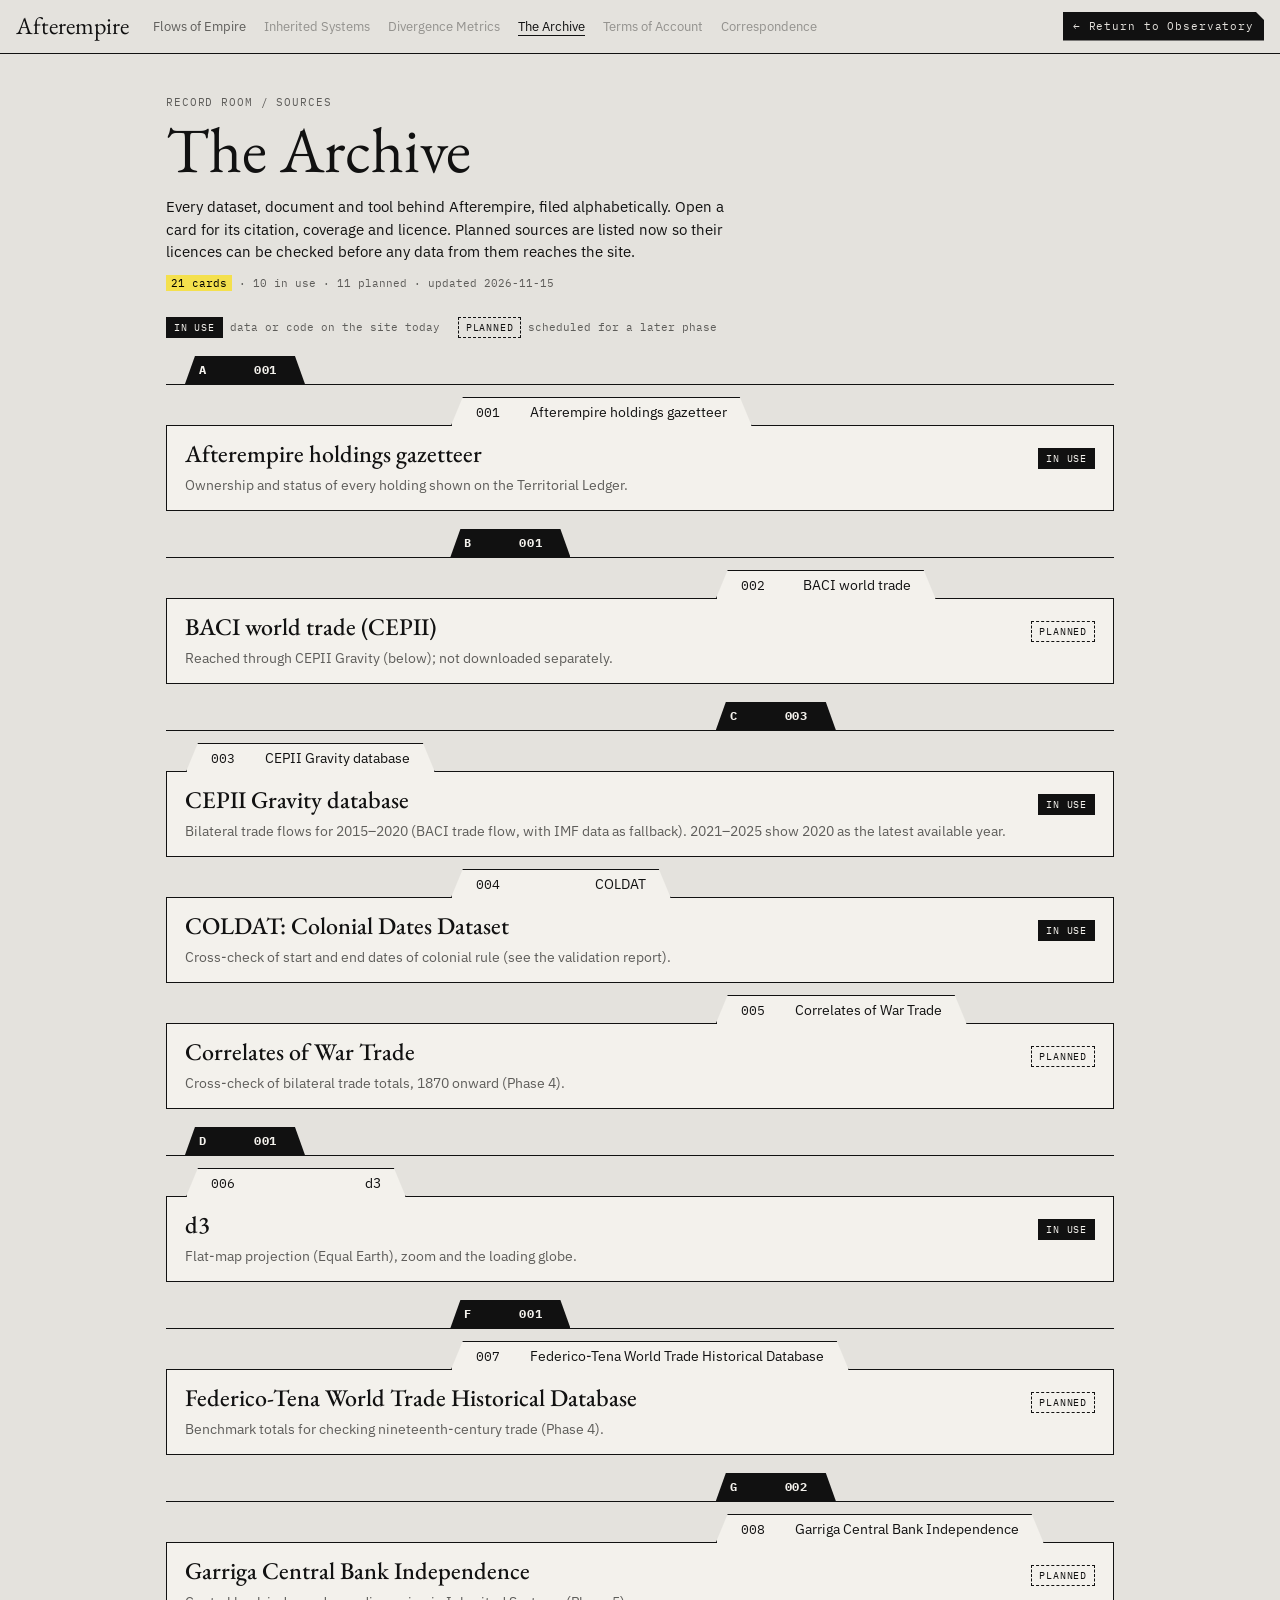
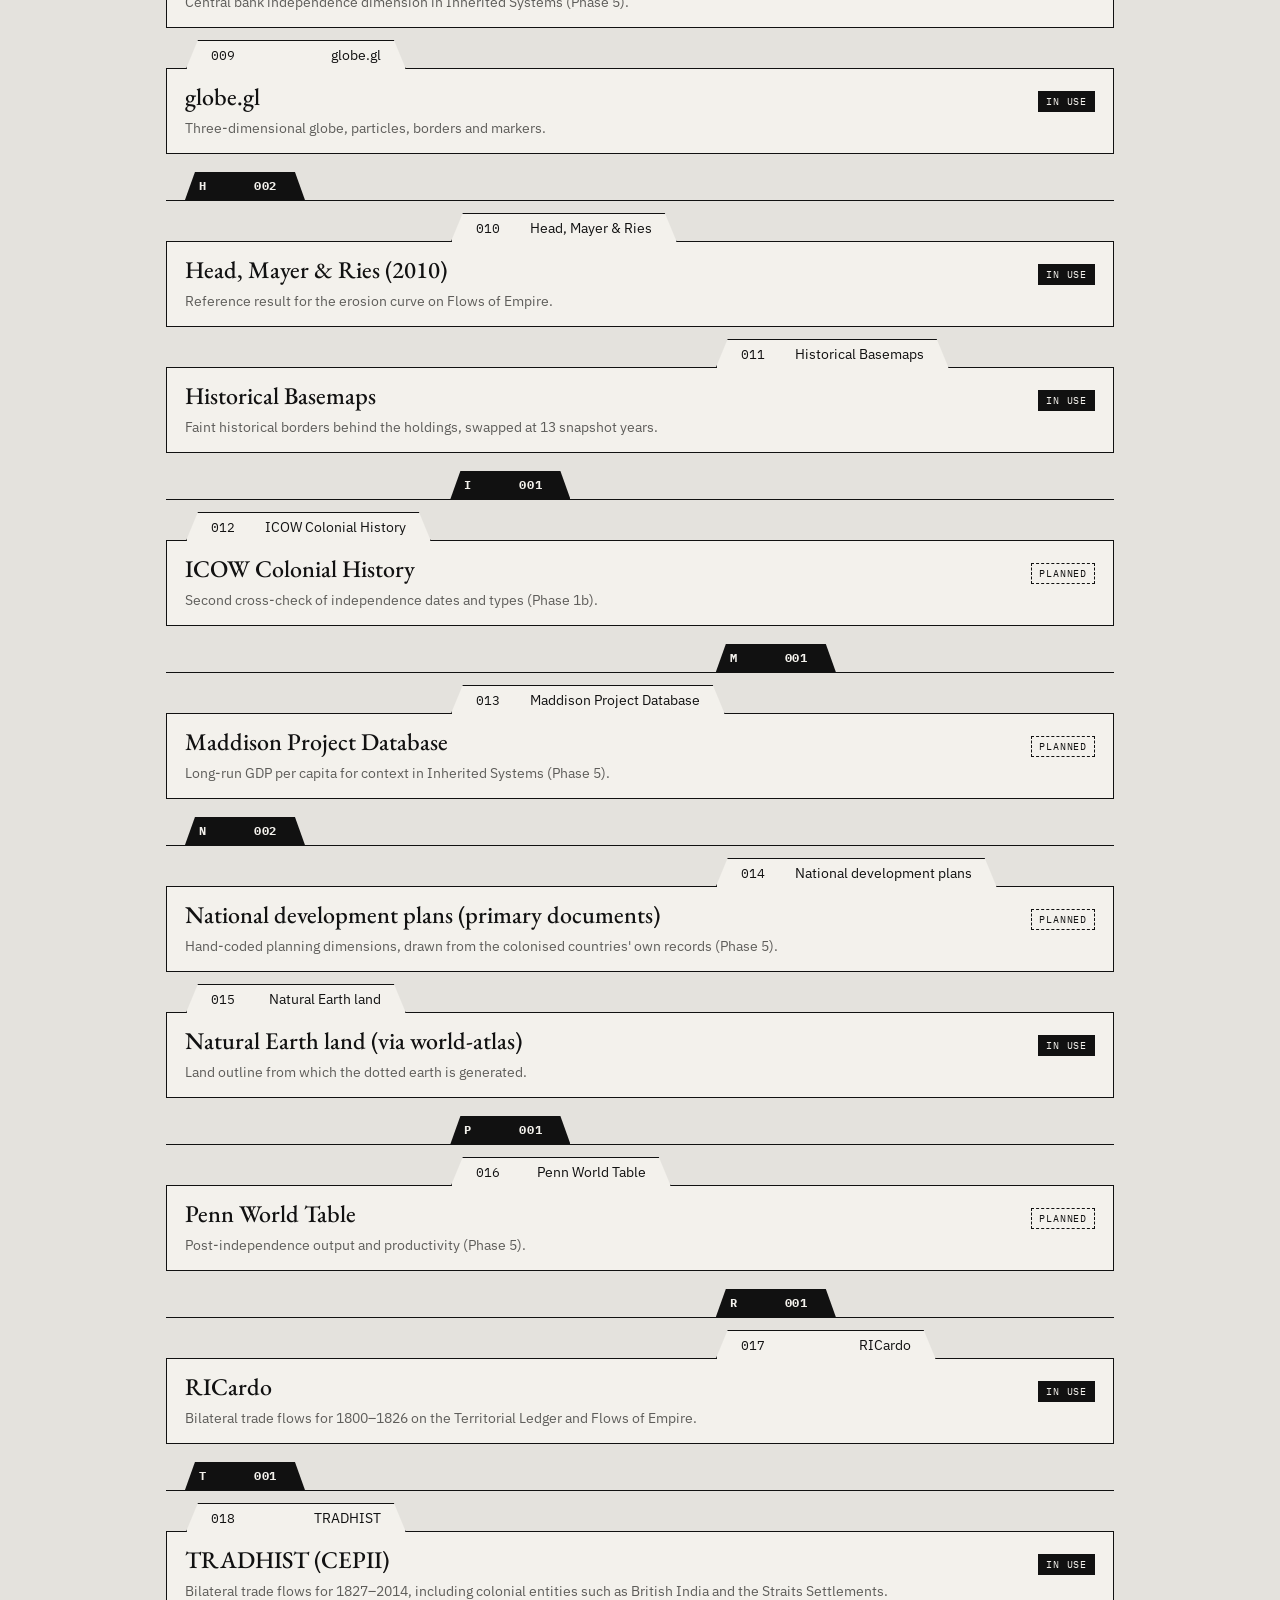
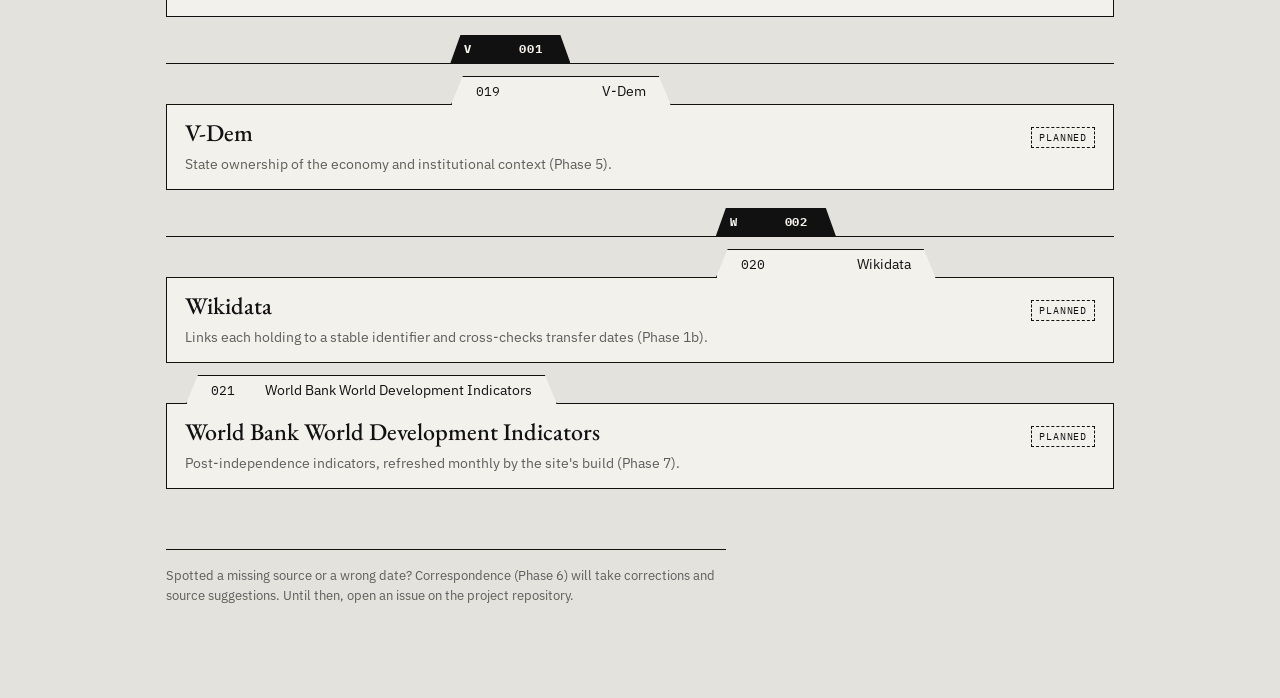
==== site/archive.html @ 49dbcd81 "Phase 4: trade pipeline (RICardo, TRADHIST, CEPII Gravity), globe/flat trade arcs with hover ratios " ====
<!doctype html>
<html lang="en">
<head>
<meta charset="utf-8">
<meta name="viewport" content="width=device-width, initial-scale=1, viewport-fit=cover">
<title>The Archive · Afterempire</title>
<meta name="claude:viewport-fit-sides" content="cover">
<link rel="preconnect" href="https://fonts.googleapis.com">
<link rel="preconnect" href="https://fonts.gstatic.com" crossorigin>
<link rel="stylesheet" href="https://fonts.googleapis.com/css2?family=EB+Garamond:ital,wght@0,400;0,500;1,400&family=IBM+Plex+Mono:wght@400;500&family=IBM+Plex+Sans:wght@400;500;600&display=swap">
<link rel="stylesheet" href="css/recordroom.css">
</head>
<body>
<header class="topbar">
  <a class="wordmark" href="index.html">Afterempire</a>
  <nav aria-label="Record Room">
    <a href="flows.html">Flows of Empire</a>
    <span title="Phase 5">Inherited Systems</span>
    <span title="Phase 5">Divergence Metrics</span>
    <a href="archive.html" aria-current="page">The Archive</a>
    <span title="Phase 6">Terms of Account</span>
    <span title="Phase 6">Correspondence</span>
  </nav>
  <a class="back" href="index.html">← Return to Observatory</a>
</header>
<main class="wrap">
  <div class="crumbs">RECORD ROOM / SOURCES</div>
  <h1>The Archive</h1>
  <p class="lede">Every dataset, document and tool behind Afterempire, filed alphabetically. Open a card for its citation, coverage and licence. Planned sources are listed now so their licences can be checked before any data from them reaches the site.</p>
  <p class="stamp"><mark>21 cards</mark> · 10 in use · 11 planned · updated <span id="updated">2026-11-15</span></p>
  <div class="key"><span><span class="chip use">In use</span> data or code on the site today</span><span><span class="chip plan">Planned</span> scheduled for a later phase</span></div>
  <section class="drawer" aria-label="Source cards">
<div class="divider" style="--x:2%" role="separator"><span><b>A</b><b>001</b></span></div>
<details class="card" style="--x:30%" id="src-01">
  <summary><div class="tab" aria-hidden="true"><span class="no">001</span><span>Afterempire holdings gazetteer</span></div><h2>Afterempire holdings gazetteer</h2><span class="chip use">In use</span><span class="use-line">Ownership and status of every holding shown on the Territorial Ledger.</span></summary>
  <div class="body"><dl>
    <dt>Citation</dt><dd class="cite">Afterempire project (2026). Holdings gazetteer v0.1: data/curated/holdings.csv and periods.csv. 177 holdings, 638 control periods. Trade crosswalk: data/curated/trade_codes.csv.</dd>
    <dt>Coverage</dt><dd>1800–2025 · GBR, FRA, PRT, NLD and powers that took their holdings</dd>
    <dt>Licence</dt><dd>To be decided by the project owner (CC BY 4.0 suggested).</dd>
    <dt>Link</dt><dd><a href="https://github.com/dia-quant/afterempire" target="_blank" rel="noopener">https://github.com/dia-quant/afterempire</a></dd>
  </dl></div>
</details>
<div class="divider" style="--x:30%" role="separator"><span><b>B</b><b>001</b></span></div>
<details class="card" style="--x:58%" id="src-02">
  <summary><div class="tab" aria-hidden="true"><span class="no">002</span><span>BACI world trade</span></div><h2>BACI world trade (CEPII)</h2><span class="chip plan">Planned</span><span class="use-line">Reached through CEPII Gravity (below); not downloaded separately.</span></summary>
  <div class="body"><dl>
    <dt>Citation</dt><dd class="cite">Gaulier, G. and Zignago, S. (2010). BACI: International Trade Database at the Product-Level. CEPII Working Paper 2010-23.</dd>
    <dt>Coverage</dt><dd>1995–present</dd>
    <dt>Licence</dt><dd>To be checked before use.</dd>
    <dt>Link</dt><dd><a href="https://www.cepii.fr/" target="_blank" rel="noopener">https://www.cepii.fr/</a></dd>
  </dl></div>
</details>
<div class="divider" style="--x:58%" role="separator"><span><b>C</b><b>003</b></span></div>
<details class="card" style="--x:2%" id="src-03">
  <summary><div class="tab" aria-hidden="true"><span class="no">003</span><span>CEPII Gravity database</span></div><h2>CEPII Gravity database</h2><span class="chip use">In use</span><span class="use-line">Bilateral trade flows for 2015–2020 (BACI trade flow, with IMF data as fallback). 2021–2025 show 2020 as the latest available year.</span></summary>
  <div class="body"><dl>
    <dt>Citation</dt><dd class="cite">Conte, M., Cotterlaz, P. and Mayer, T. (2022). The CEPII Gravity Database. CEPII Working Paper 2022-05. Version V202211.</dd>
    <dt>Coverage</dt><dd>1948–2020 (used for 2015–2020)</dd>
    <dt>Licence</dt><dd>Etalab Open Licence 2.0 (attribution).</dd>
    <dt>Link</dt><dd><a href="https://www.cepii.fr/CEPII/en/bdd_modele/bdd_modele_item.asp?id=8" target="_blank" rel="noopener">https://www.cepii.fr/CEPII/en/bdd_modele/bdd_modele_item.asp?id=8</a></dd>
  </dl></div>
</details>
<details class="card" style="--x:30%" id="src-04">
  <summary><div class="tab" aria-hidden="true"><span class="no">004</span><span>COLDAT</span></div><h2>COLDAT: Colonial Dates Dataset</h2><span class="chip use">In use</span><span class="use-line">Cross-check of start and end dates of colonial rule (see the validation report).</span></summary>
  <div class="body"><dl>
    <dt>Citation</dt><dd class="cite">Becker, B. (2019). Introducing COLDAT: The Colonial Dates Dataset. Harvard Dataverse. doi:10.7910/DVN/T9SDEW.</dd>
    <dt>Coverage</dt><dd>Eight European empires, country level</dd>
    <dt>Licence</dt><dd>CC0 1.0 (public domain dedication).</dd>
    <dt>Link</dt><dd><a href="https://doi.org/10.7910/DVN/T9SDEW" target="_blank" rel="noopener">https://doi.org/10.7910/DVN/T9SDEW</a></dd>
  </dl></div>
</details>
<details class="card" style="--x:58%" id="src-05">
  <summary><div class="tab" aria-hidden="true"><span class="no">005</span><span>Correlates of War Trade</span></div><h2>Correlates of War Trade</h2><span class="chip plan">Planned</span><span class="use-line">Cross-check of bilateral trade totals, 1870 onward (Phase 4).</span></summary>
  <div class="body"><dl>
    <dt>Citation</dt><dd class="cite">Barbieri, K. and Keshk, O. Correlates of War Project Trade Data Set, version 4.</dd>
    <dt>Coverage</dt><dd>1870–2014</dd>
    <dt>Licence</dt><dd>To be checked before use.</dd>
    <dt>Link</dt><dd><a href="https://correlatesofwar.org/" target="_blank" rel="noopener">https://correlatesofwar.org/</a></dd>
  </dl></div>
</details>
<div class="divider" style="--x:2%" role="separator"><span><b>D</b><b>001</b></span></div>
<details class="card" style="--x:2%" id="src-06">
  <summary><div class="tab" aria-hidden="true"><span class="no">006</span><span>d3</span></div><h2>d3</h2><span class="chip use">In use</span><span class="use-line">Flat-map projection (Equal Earth), zoom and the loading globe.</span></summary>
  <div class="body"><dl>
    <dt>Citation</dt><dd class="cite">Bostock, M. et al. D3: Data-Driven Documents, version 7.9.0.</dd>
    <dt>Coverage</dt><dd>Software</dd>
    <dt>Licence</dt><dd>ISC.</dd>
    <dt>Link</dt><dd><a href="https://d3js.org/" target="_blank" rel="noopener">https://d3js.org/</a></dd>
  </dl></div>
</details>
<div class="divider" style="--x:30%" role="separator"><span><b>F</b><b>001</b></span></div>
<details class="card" style="--x:30%" id="src-07">
  <summary><div class="tab" aria-hidden="true"><span class="no">007</span><span>Federico-Tena World Trade Historical Database</span></div><h2>Federico-Tena World Trade Historical Database</h2><span class="chip plan">Planned</span><span class="use-line">Benchmark totals for checking nineteenth-century trade (Phase 4).</span></summary>
  <div class="body"><dl>
    <dt>Citation</dt><dd class="cite">Federico, G. and Tena-Junguito, A. (2016). World Trade Historical Database.</dd>
    <dt>Coverage</dt><dd>1800–1938</dd>
    <dt>Licence</dt><dd>To be checked before use.</dd>
    <dt>Link</dt><dd>To be added once the source is retrieved.</dd>
  </dl></div>
</details>
<div class="divider" style="--x:58%" role="separator"><span><b>G</b><b>002</b></span></div>
<details class="card" style="--x:58%" id="src-08">
  <summary><div class="tab" aria-hidden="true"><span class="no">008</span><span>Garriga Central Bank Independence</span></div><h2>Garriga Central Bank Independence</h2><span class="chip plan">Planned</span><span class="use-line">Central bank independence dimension in Inherited Systems (Phase 5).</span></summary>
  <div class="body"><dl>
    <dt>Citation</dt><dd class="cite">Garriga, A. C. (2016). Central Bank Independence in the World: A New Data Set. International Interactions 42(5).</dd>
    <dt>Coverage</dt><dd>1970–2023</dd>
    <dt>Licence</dt><dd>To be checked before use.</dd>
    <dt>Link</dt><dd>To be added once the source is retrieved.</dd>
  </dl></div>
</details>
<details class="card" style="--x:2%" id="src-09">
  <summary><div class="tab" aria-hidden="true"><span class="no">009</span><span>globe.gl</span></div><h2>globe.gl</h2><span class="chip use">In use</span><span class="use-line">Three-dimensional globe, particles, borders and markers.</span></summary>
  <div class="body"><dl>
    <dt>Citation</dt><dd class="cite">Asturiano, V. globe.gl, version 2.45.3.</dd>
    <dt>Coverage</dt><dd>Software</dd>
    <dt>Licence</dt><dd>MIT.</dd>
    <dt>Link</dt><dd><a href="https://globe.gl/" target="_blank" rel="noopener">https://globe.gl/</a></dd>
  </dl></div>
</details>
<div class="divider" style="--x:2%" role="separator"><span><b>H</b><b>002</b></span></div>
<details class="card" style="--x:30%" id="src-10">
  <summary><div class="tab" aria-hidden="true"><span class="no">010</span><span>Head, Mayer &amp; Ries</span></div><h2>Head, Mayer &amp; Ries (2010)</h2><span class="chip use">In use</span><span class="use-line">Reference result for the erosion curve on Flows of Empire.</span></summary>
  <div class="body"><dl>
    <dt>Citation</dt><dd class="cite">Head, K., Mayer, T. and Ries, J. (2010). The erosion of colonial trade linkages after independence. Journal of International Economics 81(1), 1–14.</dd>
    <dt>Coverage</dt><dd>Literature</dd>
    <dt>Licence</dt><dd>Published article; cited, not redistributed.</dd>
    <dt>Link</dt><dd><a href="https://doi.org/10.1016/j.jinteco.2010.01.002" target="_blank" rel="noopener">https://doi.org/10.1016/j.jinteco.2010.01.002</a></dd>
  </dl></div>
</details>
<details class="card" style="--x:58%" id="src-11">
  <summary><div class="tab" aria-hidden="true"><span class="no">011</span><span>Historical Basemaps</span></div><h2>Historical Basemaps</h2><span class="chip use">In use</span><span class="use-line">Faint historical borders behind the holdings, swapped at 13 snapshot years.</span></summary>
  <div class="body"><dl>
    <dt>Citation</dt><dd class="cite">Ourednik, A. historical-basemaps: world borders through history. GitHub repository.</dd>
    <dt>Coverage</dt><dd>Snapshots 1800, 1815, 1880 … 2010</dd>
    <dt>Licence</dt><dd>GPL-3.0. Our simplified border files (site/data/borders) are derived works under the same licence.</dd>
    <dt>Link</dt><dd><a href="https://github.com/aourednik/historical-basemaps" target="_blank" rel="noopener">https://github.com/aourednik/historical-basemaps</a></dd>
  </dl></div>
</details>
<div class="divider" style="--x:30%" role="separator"><span><b>I</b><b>001</b></span></div>
<details class="card" style="--x:2%" id="src-12">
  <summary><div class="tab" aria-hidden="true"><span class="no">012</span><span>ICOW Colonial History</span></div><h2>ICOW Colonial History</h2><span class="chip plan">Planned</span><span class="use-line">Second cross-check of independence dates and types (Phase 1b).</span></summary>
  <div class="body"><dl>
    <dt>Citation</dt><dd class="cite">Hensel, P. R. ICOW Colonial History Data Set, version 1.1.</dd>
    <dt>Coverage</dt><dd>Country level</dd>
    <dt>Licence</dt><dd>To be checked before use.</dd>
    <dt>Link</dt><dd><a href="https://www.paulhensel.org/icowcol.html" target="_blank" rel="noopener">https://www.paulhensel.org/icowcol.html</a></dd>
  </dl></div>
</details>
<div class="divider" style="--x:58%" role="separator"><span><b>M</b><b>001</b></span></div>
<details class="card" style="--x:30%" id="src-13">
  <summary><div class="tab" aria-hidden="true"><span class="no">013</span><span>Maddison Project Database</span></div><h2>Maddison Project Database</h2><span class="chip plan">Planned</span><span class="use-line">Long-run GDP per capita for context in Inherited Systems (Phase 5).</span></summary>
  <div class="body"><dl>
    <dt>Citation</dt><dd class="cite">Bolt, J. and van Zanden, J. L. (2024). Maddison style estimates of the evolution of the world economy. Maddison Project Database 2023.</dd>
    <dt>Coverage</dt><dd>Pre-1800 to 2022</dd>
    <dt>Licence</dt><dd>To be checked before use.</dd>
    <dt>Link</dt><dd><a href="https://www.rug.nl/ggdc/historicaldevelopment/maddison/" target="_blank" rel="noopener">https://www.rug.nl/ggdc/historicaldevelopment/maddison/</a></dd>
  </dl></div>
</details>
<div class="divider" style="--x:2%" role="separator"><span><b>N</b><b>002</b></span></div>
<details class="card" style="--x:58%" id="src-14">
  <summary><div class="tab" aria-hidden="true"><span class="no">014</span><span>National development plans</span></div><h2>National development plans (primary documents)</h2><span class="chip plan">Planned</span><span class="use-line">Hand-coded planning dimensions, drawn from the colonised countries&#x27; own records (Phase 5).</span></summary>
  <div class="body"><dl>
    <dt>Citation</dt><dd class="cite">e.g. Government of India Planning Commission, First to Twelfth Five-Year Plans; Government of Ghana, Seven-Year Development Plan 1963/64–1969/70; Republic of Indonesia, Repelita I–VI.</dd>
    <dt>Coverage</dt><dd>Post-independence</dd>
    <dt>Licence</dt><dd>Public documents; cited individually.</dd>
    <dt>Link</dt><dd><a href="https://www.niti.gov.in/" target="_blank" rel="noopener">https://www.niti.gov.in/</a></dd>
  </dl></div>
</details>
<details class="card" style="--x:2%" id="src-15">
  <summary><div class="tab" aria-hidden="true"><span class="no">015</span><span>Natural Earth land</span></div><h2>Natural Earth land (via world-atlas)</h2><span class="chip use">In use</span><span class="use-line">Land outline from which the dotted earth is generated.</span></summary>
  <div class="body"><dl>
    <dt>Citation</dt><dd class="cite">Natural Earth 1:110m land, packaged as world-atlas 2.0.2 (Bostock, M.).</dd>
    <dt>Coverage</dt><dd>Global</dd>
    <dt>Licence</dt><dd>Natural Earth: public domain. world-atlas: ISC.</dd>
    <dt>Link</dt><dd><a href="https://www.naturalearthdata.com/" target="_blank" rel="noopener">https://www.naturalearthdata.com/</a></dd>
  </dl></div>
</details>
<div class="divider" style="--x:30%" role="separator"><span><b>P</b><b>001</b></span></div>
<details class="card" style="--x:30%" id="src-16">
  <summary><div class="tab" aria-hidden="true"><span class="no">016</span><span>Penn World Table</span></div><h2>Penn World Table</h2><span class="chip plan">Planned</span><span class="use-line">Post-independence output and productivity (Phase 5).</span></summary>
  <div class="body"><dl>
    <dt>Citation</dt><dd class="cite">Feenstra, R. C., Inklaar, R. and Timmer, M. P. (2015). The Next Generation of the Penn World Table. American Economic Review 105(10).</dd>
    <dt>Coverage</dt><dd>1950–2019</dd>
    <dt>Licence</dt><dd>To be checked before use.</dd>
    <dt>Link</dt><dd><a href="https://www.rug.nl/ggdc/productivity/pwt/" target="_blank" rel="noopener">https://www.rug.nl/ggdc/productivity/pwt/</a></dd>
  </dl></div>
</details>
<div class="divider" style="--x:58%" role="separator"><span><b>R</b><b>001</b></span></div>
<details class="card" style="--x:58%" id="src-17">
  <summary><div class="tab" aria-hidden="true"><span class="no">017</span><span>RICardo</span></div><h2>RICardo</h2><span class="chip use">In use</span><span class="use-line">Bilateral trade flows for 1800–1826 on the Territorial Ledger and Flows of Empire.</span></summary>
  <div class="body"><dl>
    <dt>Citation</dt><dd class="cite">Dedinger, B. and Girard, P. (2017). Exploring trade globalization in the long run: the RICardo project. Historical Methods 50(1).</dd>
    <dt>Coverage</dt><dd>1787–1938</dd>
    <dt>Licence</dt><dd>Open Database License (ODbL 1.0); contents under the Database Contents License. Our derived 1800–1826 flows in site/data/trade.json are shared under ODbL.</dd>
    <dt>Link</dt><dd><a href="https://ricardo.medialab.sciences-po.fr/" target="_blank" rel="noopener">https://ricardo.medialab.sciences-po.fr/</a></dd>
  </dl></div>
</details>
<div class="divider" style="--x:2%" role="separator"><span><b>T</b><b>001</b></span></div>
<details class="card" style="--x:2%" id="src-18">
  <summary><div class="tab" aria-hidden="true"><span class="no">018</span><span>TRADHIST</span></div><h2>TRADHIST (CEPII)</h2><span class="chip use">In use</span><span class="use-line">Bilateral trade flows for 1827–2014, including colonial entities such as British India and the Straits Settlements.</span></summary>
  <div class="body"><dl>
    <dt>Citation</dt><dd class="cite">Fouquin, M. and Hugot, J. (2016). Two Centuries of Bilateral Trade and Gravity Data: 1827–2014. CEPII Working Paper 2016-14.</dd>
    <dt>Coverage</dt><dd>1827–2014</dd>
    <dt>Licence</dt><dd>Etalab Open Licence 2.0 (attribution).</dd>
    <dt>Link</dt><dd><a href="https://www.cepii.fr/" target="_blank" rel="noopener">https://www.cepii.fr/</a></dd>
  </dl></div>
</details>
<div class="divider" style="--x:30%" role="separator"><span><b>V</b><b>001</b></span></div>
<details class="card" style="--x:30%" id="src-19">
  <summary><div class="tab" aria-hidden="true"><span class="no">019</span><span>V-Dem</span></div><h2>V-Dem</h2><span class="chip plan">Planned</span><span class="use-line">State ownership of the economy and institutional context (Phase 5).</span></summary>
  <div class="body"><dl>
    <dt>Citation</dt><dd class="cite">Coppedge, M. et al. V-Dem Dataset. Varieties of Democracy Project.</dd>
    <dt>Coverage</dt><dd>1789–present</dd>
    <dt>Licence</dt><dd>To be checked before use.</dd>
    <dt>Link</dt><dd><a href="https://v-dem.net/" target="_blank" rel="noopener">https://v-dem.net/</a></dd>
  </dl></div>
</details>
<div class="divider" style="--x:58%" role="separator"><span><b>W</b><b>002</b></span></div>
<details class="card" style="--x:58%" id="src-20">
  <summary><div class="tab" aria-hidden="true"><span class="no">020</span><span>Wikidata</span></div><h2>Wikidata</h2><span class="chip plan">Planned</span><span class="use-line">Links each holding to a stable identifier and cross-checks transfer dates (Phase 1b).</span></summary>
  <div class="body"><dl>
    <dt>Citation</dt><dd class="cite">Wikidata contributors. Wikidata, the free knowledge base.</dd>
    <dt>Coverage</dt><dd>Global</dd>
    <dt>Licence</dt><dd>CC0 1.0.</dd>
    <dt>Link</dt><dd><a href="https://www.wikidata.org/" target="_blank" rel="noopener">https://www.wikidata.org/</a></dd>
  </dl></div>
</details>
<details class="card" style="--x:2%" id="src-21">
  <summary><div class="tab" aria-hidden="true"><span class="no">021</span><span>World Bank World Development Indicators</span></div><h2>World Bank World Development Indicators</h2><span class="chip plan">Planned</span><span class="use-line">Post-independence indicators, refreshed monthly by the site&#x27;s build (Phase 7).</span></summary>
  <div class="body"><dl>
    <dt>Citation</dt><dd class="cite">World Bank. World Development Indicators (API v2).</dd>
    <dt>Coverage</dt><dd>1960–present</dd>
    <dt>Licence</dt><dd>CC BY 4.0.</dd>
    <dt>Link</dt><dd><a href="https://data.worldbank.org/" target="_blank" rel="noopener">https://data.worldbank.org/</a></dd>
  </dl></div>
</details>
  </section>
  <p class="foot">Spotted a missing source or a wrong date? Correspondence (Phase 6) will take corrections and source suggestions. Until then, open an issue on the project repository.</p>
</main>
</body>
</html>
---- site/css/recordroom.css ----
/* Afterempire · Record Room (paper archive world)
   Layout: top bar · page title · filing drawer of index cards with A–Z dividers.
   Deliberately single-theme (paper); colours are set explicitly. */
:root {
  color-scheme: light;
  --paper: #e4e2dd;
  --card: #f3f1ec;
  --card-hi: #fbfaf7;
  --ink: #111111;
  --ink-dim: #5e5d5a;
  --rule: #b9b6ae;
  --marker: #f4e04d;
  --gbr: #cc6a55;   /* terracotta */ --fra: #5d8bd4;   /* slate blue */ --prt: #47a37e;   /* jade sage */ --nld: #bb8b32;   /* ochre */ --oth: #ab7ac9;   /* lavender */
  --f-display: "EB Garamond", "Cormorant Garamond", Georgia, "Times New Roman", serif;
  --f-mono: "IBM Plex Mono", ui-monospace, "SFMono-Regular", Menlo, Consolas, monospace;
  --f-sans: "IBM Plex Sans", system-ui, -apple-system, "Segoe UI", Roboto, sans-serif;
}
* { box-sizing: border-box; }
body {
  margin: 0; background: var(--paper); color: var(--ink);
  font-family: var(--f-sans); font-size: 15px; line-height: 1.5;
}
a { color: inherit; }
:focus-visible { outline: 2px solid var(--ink); outline-offset: 2px; }

.topbar {
  position: sticky; top: env(safe-area-inset-top, 0px); z-index: 5;
  display: flex; flex-wrap: wrap; align-items: center; gap: 8px 24px;
  padding-block: 12px; padding-left: max(16px, env(safe-area-inset-left, 0px)); padding-right: max(16px, env(safe-area-inset-right, 0px));
  background: var(--paper); border-bottom: 1px solid var(--ink);
}
body::before { content: ""; position: fixed; inset: 0 0 auto; height: env(safe-area-inset-top, 0px); z-index: 10; background: var(--paper); }
.wordmark { font-family: var(--f-display); font-size: 24px; text-decoration: none; line-height: 1; }
.topbar nav { display: flex; flex-wrap: wrap; gap: 4px 18px; font-size: 13px; }
.topbar nav a, .topbar nav span { text-decoration: none; color: var(--ink-dim); }
.topbar nav a[aria-current] { color: var(--ink); text-decoration: underline; text-underline-offset: 4px; }
.topbar nav span { opacity: 0.6; }
.back {
  margin-left: auto; font-family: var(--f-mono); font-size: 11px; letter-spacing: 0.08em; text-decoration: none;
  background: var(--ink); color: var(--paper); padding: 6px 10px;
  clip-path: polygon(0 0, calc(100% - 8px) 0, 100% 8px, 100% 100%, 0 100%);
}

.wrap {
  max-width: 980px; margin: 0 auto;
  padding-block: 40px 80px; padding-left: max(16px, env(safe-area-inset-left, 0px)); padding-right: max(16px, env(safe-area-inset-right, 0px));
}
.crumbs { font-family: var(--f-mono); font-size: 11px; letter-spacing: 0.08em; color: var(--ink-dim); }
h1 { font-family: var(--f-display); font-weight: 400; font-size: clamp(40px, 7vw, 64px); line-height: 1; margin: 8px 0 14px; text-wrap: balance; }
.lede { max-width: 62ch; color: var(--ink); margin: 0 0 8px; }
.stamp { font-family: var(--f-mono); font-size: 11px; color: var(--ink-dim); }
.stamp mark { background: var(--marker); padding: 1px 5px; }

.key { display: flex; flex-wrap: wrap; gap: 8px 18px; margin: 26px 0 30px; font-family: var(--f-mono); font-size: 11px; color: var(--ink-dim); }
.chip { display: inline-block; font-family: var(--f-mono); font-size: 10px; letter-spacing: 0.08em; text-transform: uppercase; padding: 2px 7px; border: 1px solid var(--ink); }
.chip.use { background: var(--ink); color: var(--card); }
.chip.plan { background: transparent; color: var(--ink); border-style: dashed; }

/* ---------- drawer ---------- */
.drawer { position: relative; padding: 0 0 0; }
.divider {
  position: relative; margin-top: 46px; height: 0; border-top: 1px solid var(--ink);
}
.divider span {
  position: absolute; top: -1px; left: var(--x, 0%);
  background: var(--ink); color: var(--card); font-family: var(--f-mono); font-size: 12px; letter-spacing: 0.06em;
  padding: 5px 28px 5px 14px; min-width: 120px; display: flex; justify-content: space-between; gap: 22px;
  clip-path: polygon(10px 0, calc(100% - 10px) 0, 100% 100%, 0 100%);
  transform: translateY(-100%);
}
.card {
  position: relative; margin-top: 40px;
  border: 1px solid var(--ink); background: var(--card);
  transition: transform .18s ease, background .18s ease;
}
.card:hover { transform: translateY(-3px); background: var(--card-hi); }
.card .tab {
  position: absolute; top: 0; left: var(--x, 0%); transform: translateY(-100%);
  display: flex; gap: 30px; align-items: center; justify-content: space-between;
  min-width: 220px; padding: 4px 24px 3px;
  background: var(--card); border: 1px solid var(--ink); border-bottom: 0;
  clip-path: polygon(12px 0, calc(100% - 12px) 0, 100% 100%, 0 100%);
  font-size: 14px;
}
.card:hover .tab { background: var(--card-hi); }
.card .tab .no { font-family: var(--f-mono); font-size: 13px; font-variant-numeric: tabular-nums; }
.card summary {
  list-style: none; cursor: pointer; padding: 14px 18px; display: grid; grid-template-columns: 1fr auto; gap: 6px 16px; align-items: baseline;
}
.card summary::-webkit-details-marker { display: none; }
.card h2 { margin: 0; font-family: var(--f-display); font-weight: 500; font-size: 24px; line-height: 1.15; }
.card .use-line { grid-column: 1 / -1; color: var(--ink-dim); font-size: 14px; }
.card .body { padding: 0 18px 18px; border-top: 1px dashed var(--rule); margin: 0 18px; padding-inline: 0; }
.card dl { display: grid; grid-template-columns: 130px 1fr; gap: 6px 16px; margin: 14px 0 0; font-size: 14px; }
.card dt { font-family: var(--f-mono); font-size: 11px; letter-spacing: 0.06em; color: var(--ink-dim); text-transform: uppercase; padding-top: 2px; }
.card dd { margin: 0; min-width: 0; overflow-wrap: anywhere; }
.card .cite { font-family: var(--f-mono); font-size: 12.5px; background: var(--card-hi); border-left: 3px solid var(--ink); padding: 8px 10px; }
.card[open] { background: var(--card-hi); }

.foot { margin-top: 60px; padding-top: 16px; border-top: 1px solid var(--ink); font-size: 13px; color: var(--ink-dim); max-width: 70ch; }

@media (max-width: 640px) {
  .back { margin-left: 0; }
  .card .tab { left: 0 !important; min-width: 0; max-width: 100%; gap: 14px; padding-inline: 18px; }
  .divider span { left: 0 !important; }
  .card dl { grid-template-columns: 1fr; gap: 2px; }
  .card dd { margin-bottom: 8px; }
}
@media (prefers-reduced-motion: reduce) { .card { transition: none; } .card:hover { transform: none; } }
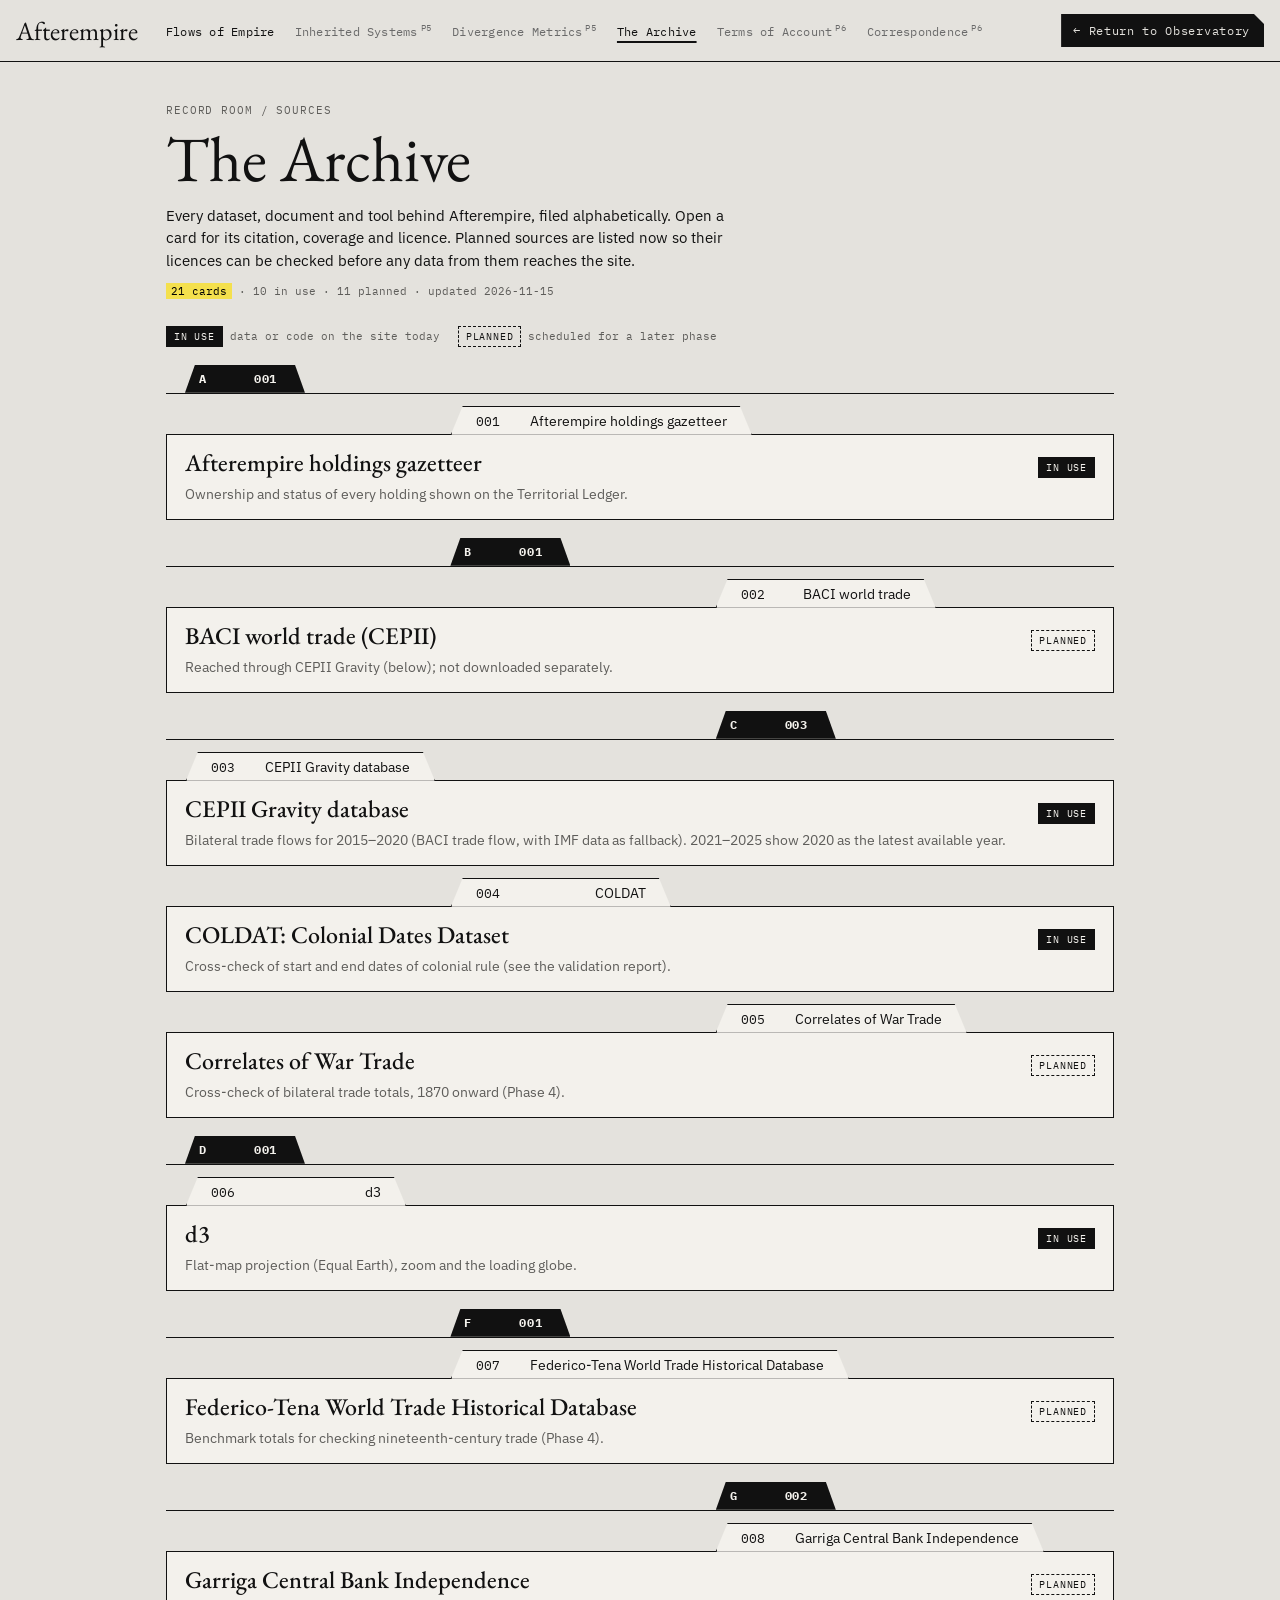
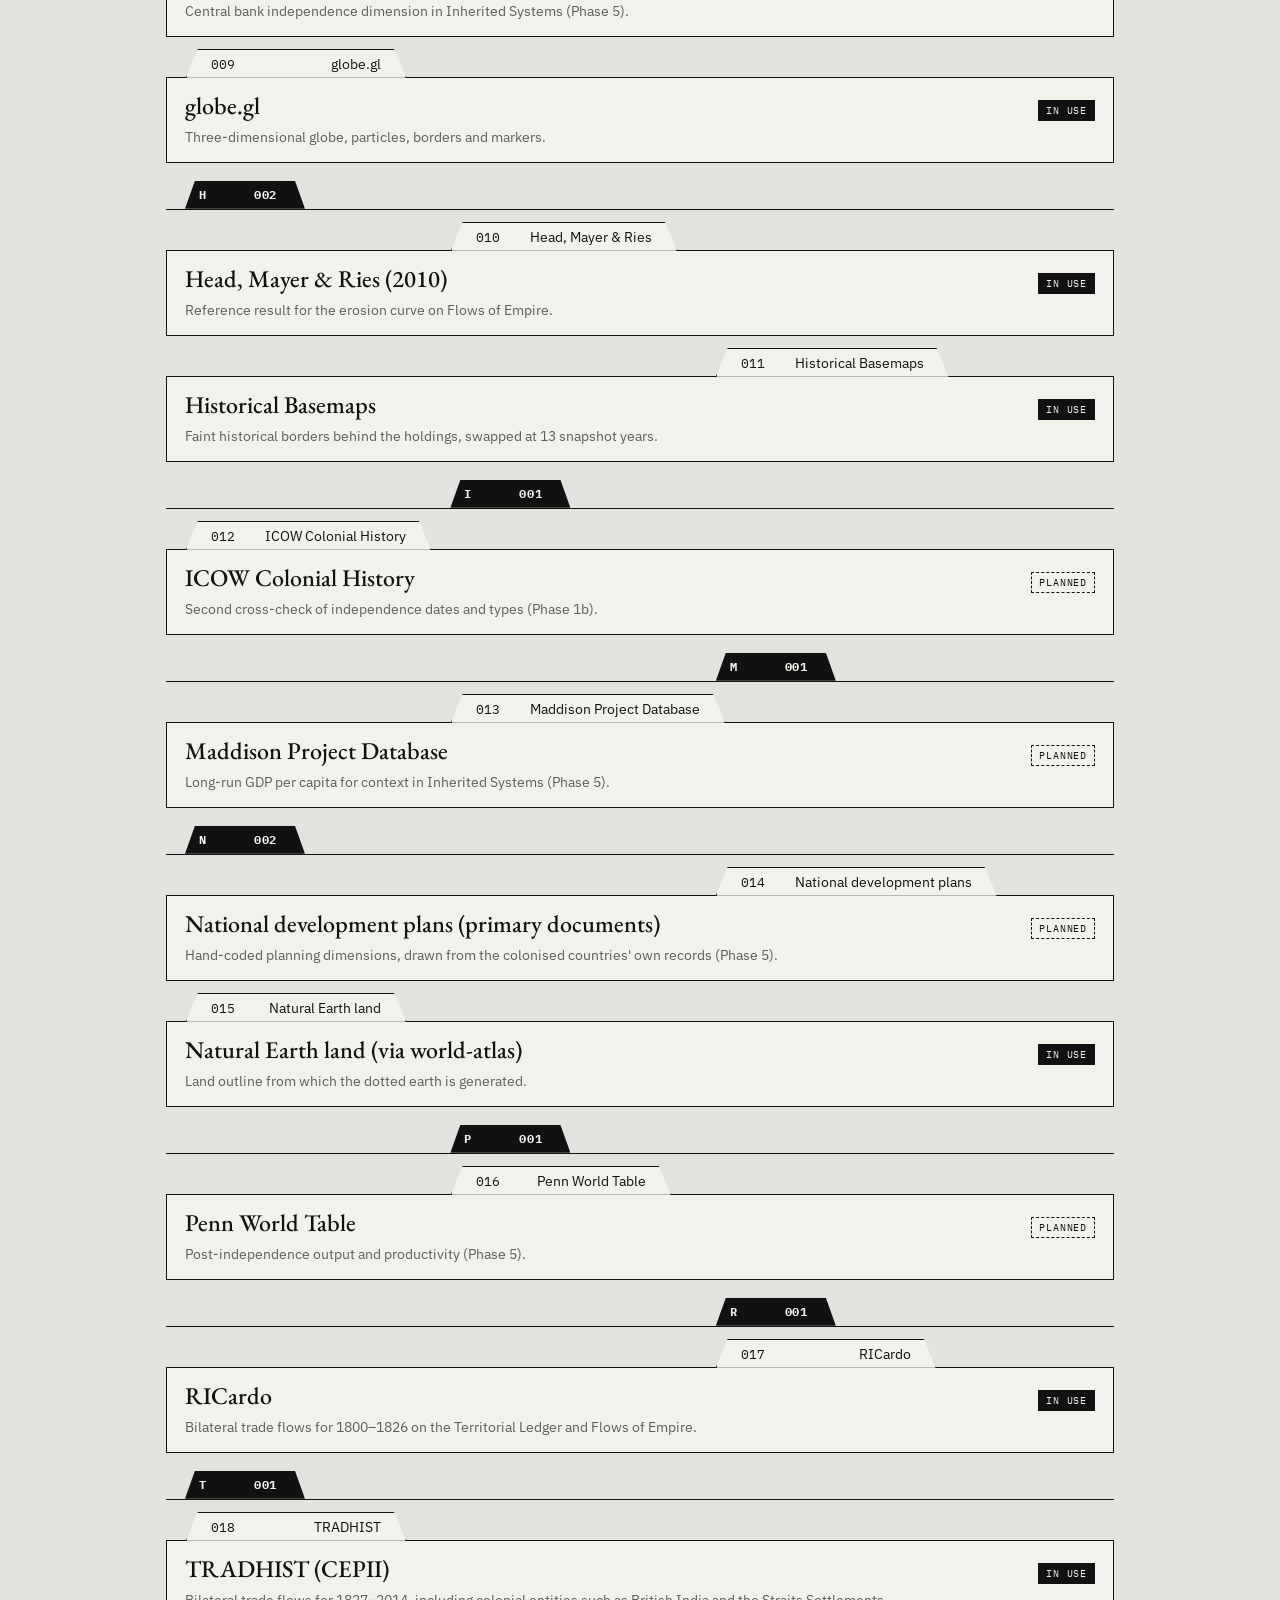
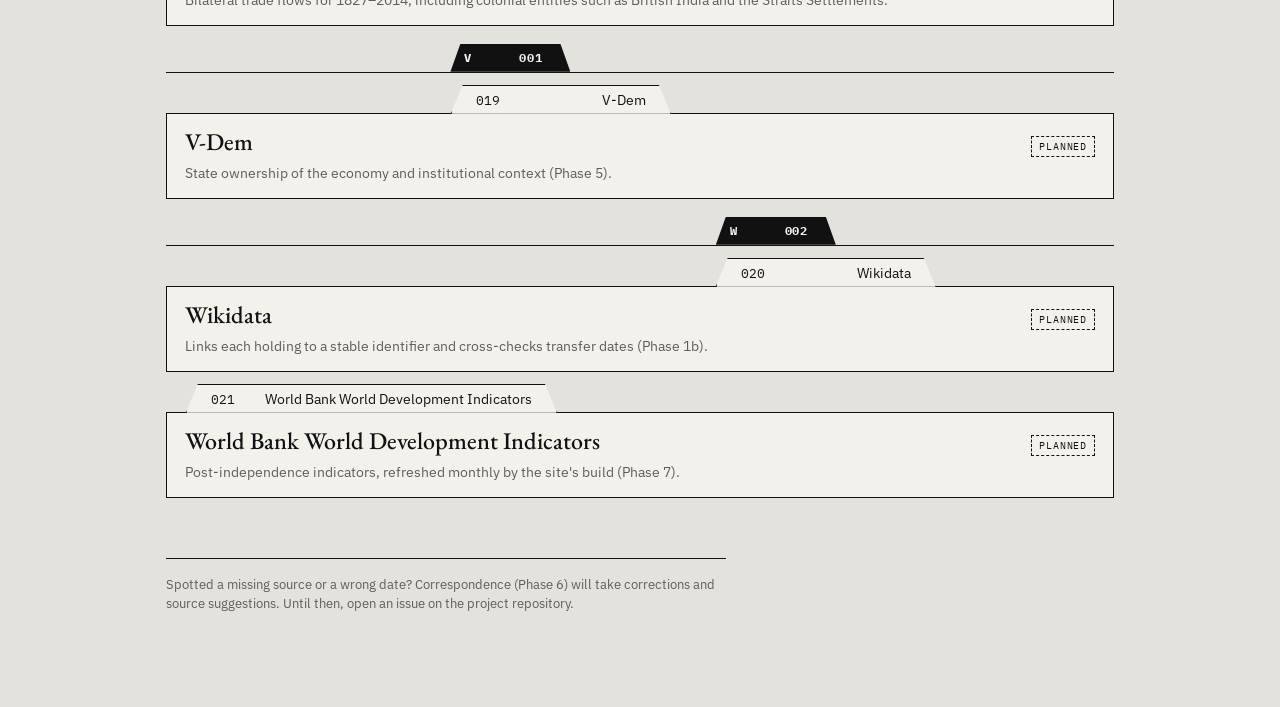
==== commit 97d1177d: "Shared sub-page header (same structure on every page, Return to Observatory button); Flows of Empire" ====
--- a/site/archive.html
+++ b/site/archive.html
@@ -8,21 +8,11 @@
 <link rel="preconnect" href="https://fonts.googleapis.com">
 <link rel="preconnect" href="https://fonts.gstatic.com" crossorigin>
 <link rel="stylesheet" href="https://fonts.googleapis.com/css2?family=EB+Garamond:ital,wght@0,400;0,500;1,400&family=IBM+Plex+Mono:wght@400;500&family=IBM+Plex+Sans:wght@400;500;600&display=swap">
+<link rel="stylesheet" href="css/topbar.css">
 <link rel="stylesheet" href="css/recordroom.css">
 </head>
 <body>
-<header class="topbar">
-  <a class="wordmark" href="index.html">Afterempire</a>
-  <nav aria-label="Record Room">
-    <a href="flows.html">Flows of Empire</a>
-    <span title="Phase 5">Inherited Systems</span>
-    <span title="Phase 5">Divergence Metrics</span>
-    <a href="archive.html" aria-current="page">The Archive</a>
-    <span title="Phase 6">Terms of Account</span>
-    <span title="Phase 6">Correspondence</span>
-  </nav>
-  <a class="back" href="index.html">← Return to Observatory</a>
-</header>
+<header class="topbar" data-page="archive"></header>
 <main class="wrap">
   <div class="crumbs">RECORD ROOM / SOURCES</div>
   <h1>The Archive</h1>
@@ -237,5 +227,6 @@
   </section>
   <p class="foot">Spotted a missing source or a wrong date? Correspondence (Phase 6) will take corrections and source suggestions. Until then, open an issue on the project repository.</p>
 </main>
+<script src="js/nav.js"></script>
 </body>
 </html>
--- a/site/css/topbar.css
+++ b/site/css/topbar.css
@@ -0,0 +1,29 @@
+/* Shared header for every Afterempire sub-page.
+   Structure and type are fixed; each page theme sets only the --tb-* colour tokens. */
+.topbar {
+  --tb-bg: #e4e2dd; --tb-fg: #111111; --tb-dim: #6a6a6a; --tb-rule: #111111; --tb-btn-bg: #111111; --tb-btn-fg: #e4e2dd; --tb-accent: #111111;
+  position: sticky; top: env(safe-area-inset-top, 0px); z-index: 20;
+  display: flex; flex-wrap: wrap; align-items: center; gap: 8px 28px;
+  padding-block: 14px; padding-left: max(16px, env(safe-area-inset-left, 0px)); padding-right: max(16px, env(safe-area-inset-right, 0px));
+  background: var(--tb-bg); border-bottom: 1px solid var(--tb-rule); color: var(--tb-fg);
+}
+.topbar .tb-mark { font-family: "EB Garamond", "Cormorant Garamond", Georgia, serif; font-size: 26px; line-height: 1; color: var(--tb-fg); text-decoration: none; }
+.topbar .tb-nav { display: flex; flex-wrap: wrap; align-items: baseline; gap: 6px 20px; font-family: "IBM Plex Mono", ui-monospace, Menlo, monospace; font-size: 12px; letter-spacing: 0.02em; }
+.topbar .tb-nav a { color: var(--tb-fg); text-decoration: none; }
+.topbar .tb-nav a:hover { text-decoration: underline; text-underline-offset: 4px; }
+.topbar .tb-nav a[aria-current="page"] { color: var(--tb-accent); text-decoration: underline; text-decoration-thickness: 2px; text-underline-offset: 5px; }
+.topbar .tb-nav .soon { color: var(--tb-dim); cursor: default; }
+.topbar .tb-nav .soon sup { font-size: 9px; margin-left: 3px; letter-spacing: 0.08em; }
+.topbar .tb-back {
+  margin-left: auto; display: inline-flex; align-items: center; gap: 8px;
+  font-family: "IBM Plex Mono", ui-monospace, Menlo, monospace; font-size: 11.5px; letter-spacing: 0.06em; text-decoration: none;
+  background: var(--tb-btn-bg); color: var(--tb-btn-fg); padding: 8px 14px 8px 12px;
+  clip-path: polygon(0 0, calc(100% - 10px) 0, 100% 10px, 100% 100%, 0 100%);
+}
+.topbar .tb-back:hover { filter: brightness(1.15); }
+.topbar :focus-visible { outline: 2px solid var(--tb-accent); outline-offset: 2px; }
+@media (max-width: 760px) {
+  .topbar { gap: 8px 16px; }
+  .topbar .tb-back { margin-left: 0; order: 3; }
+  .topbar .tb-nav { order: 4; width: 100%; font-size: 11px; gap: 4px 14px; }
+}
--- a/site/css/recordroom.css
+++ b/site/css/recordroom.css
@@ -23,23 +23,9 @@
 a { color: inherit; }
 :focus-visible { outline: 2px solid var(--ink); outline-offset: 2px; }
 
-.topbar {
-  position: sticky; top: env(safe-area-inset-top, 0px); z-index: 5;
-  display: flex; flex-wrap: wrap; align-items: center; gap: 8px 24px;
-  padding-block: 12px; padding-left: max(16px, env(safe-area-inset-left, 0px)); padding-right: max(16px, env(safe-area-inset-right, 0px));
-  background: var(--paper); border-bottom: 1px solid var(--ink);
-}
-body::before { content: ""; position: fixed; inset: 0 0 auto; height: env(safe-area-inset-top, 0px); z-index: 10; background: var(--paper); }
-.wordmark { font-family: var(--f-display); font-size: 24px; text-decoration: none; line-height: 1; }
-.topbar nav { display: flex; flex-wrap: wrap; gap: 4px 18px; font-size: 13px; }
-.topbar nav a, .topbar nav span { text-decoration: none; color: var(--ink-dim); }
-.topbar nav a[aria-current] { color: var(--ink); text-decoration: underline; text-underline-offset: 4px; }
-.topbar nav span { opacity: 0.6; }
-.back {
-  margin-left: auto; font-family: var(--f-mono); font-size: 11px; letter-spacing: 0.08em; text-decoration: none;
-  background: var(--ink); color: var(--paper); padding: 6px 10px;
-  clip-path: polygon(0 0, calc(100% - 8px) 0, 100% 8px, 100% 100%, 0 100%);
-}
+/* shared header colours for the paper theme */
+.topbar { --tb-bg: var(--paper); --tb-fg: var(--ink); --tb-dim: #6a6a6a; --tb-rule: var(--ink); --tb-btn-bg: var(--ink); --tb-btn-fg: var(--paper); --tb-accent: var(--ink); }
+body::before { content: ""; position: fixed; inset: 0 0 auto; height: env(safe-area-inset-top, 0px); z-index: 30; background: var(--paper); }
 
 .wrap {
   max-width: 980px; margin: 0 auto;
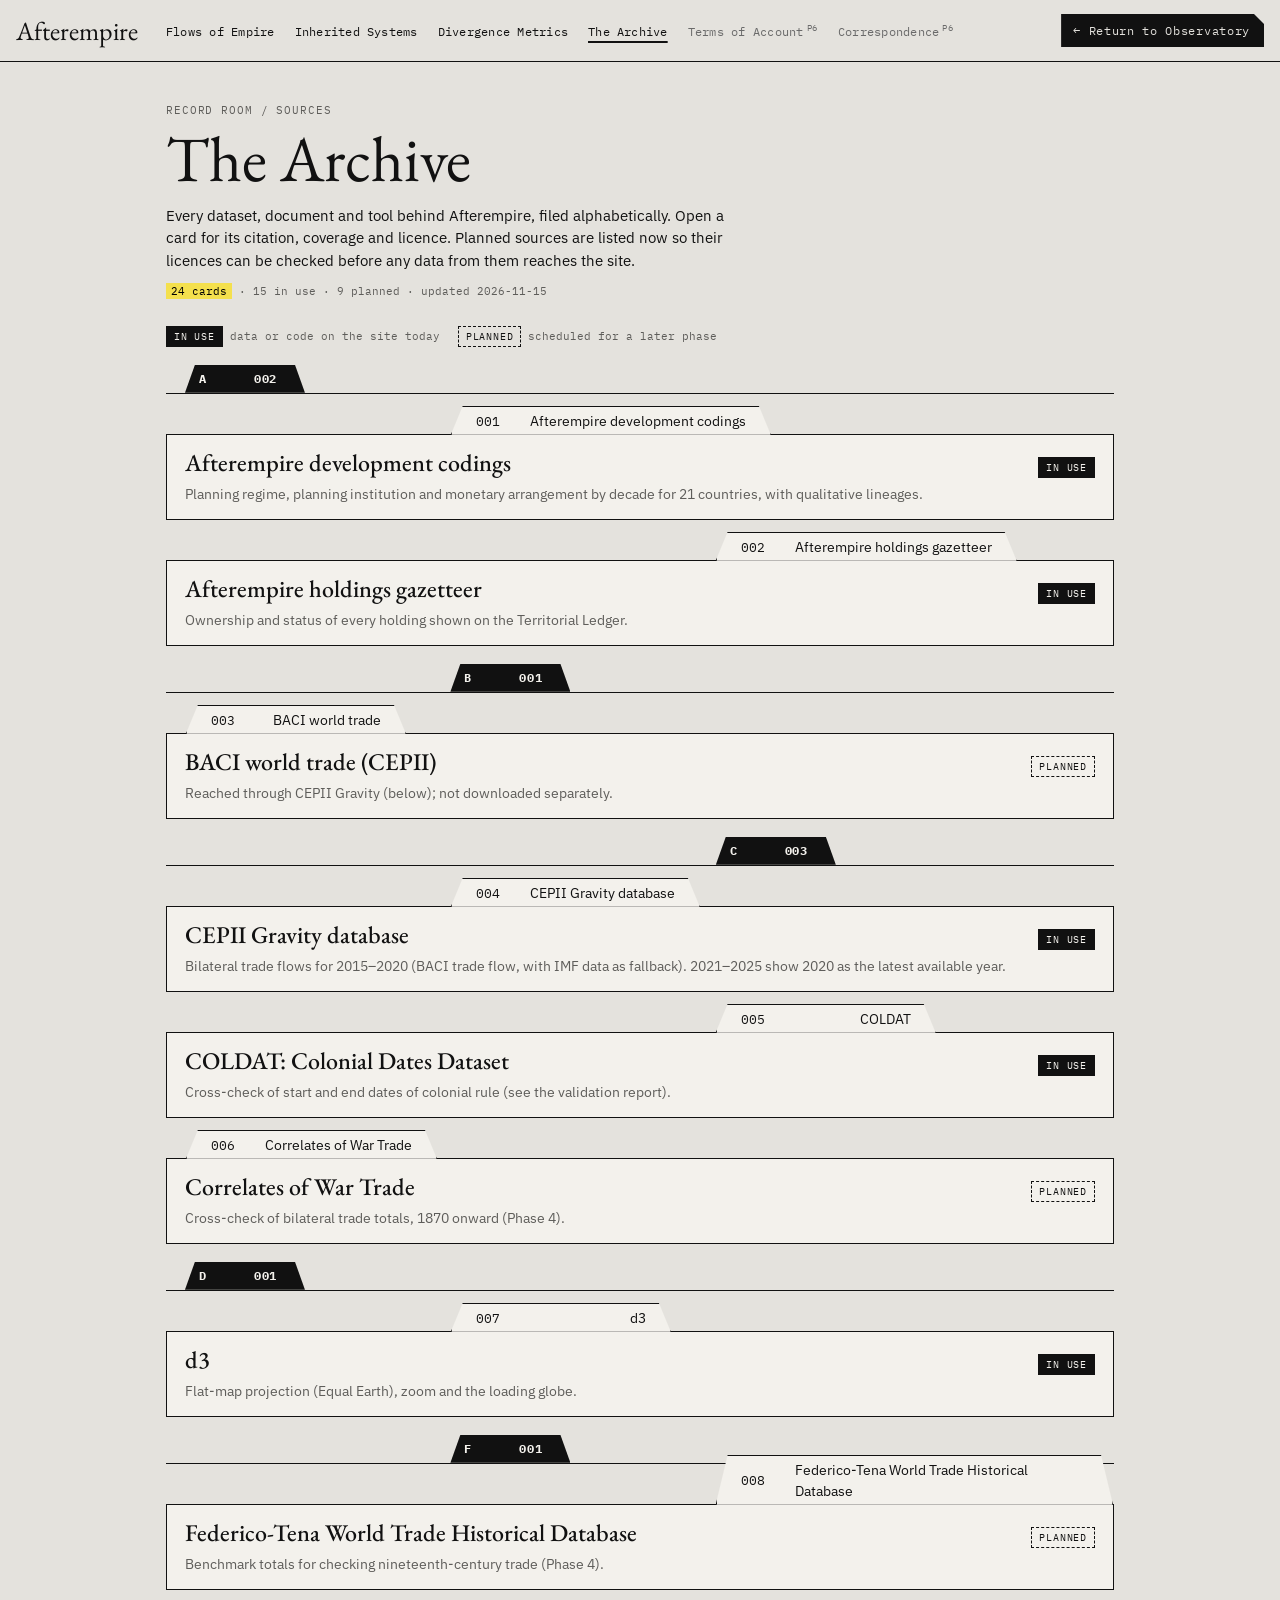
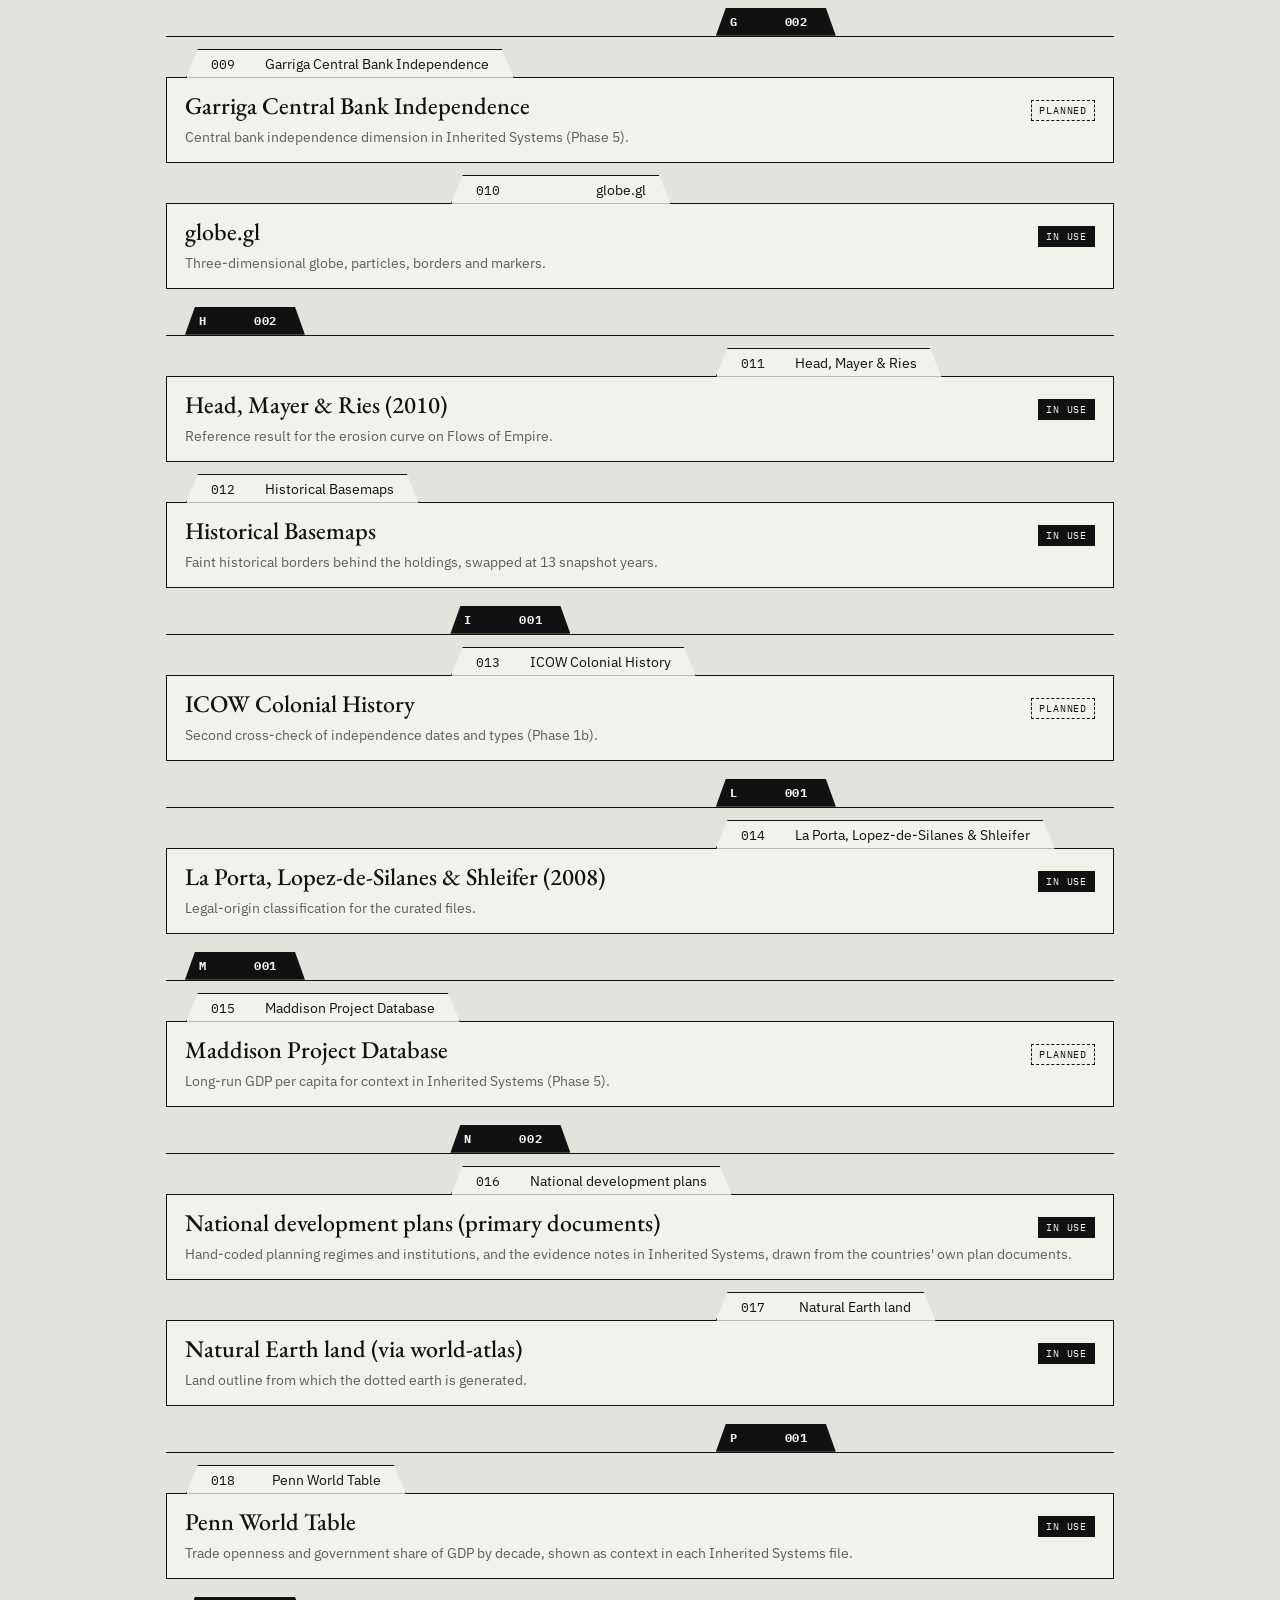
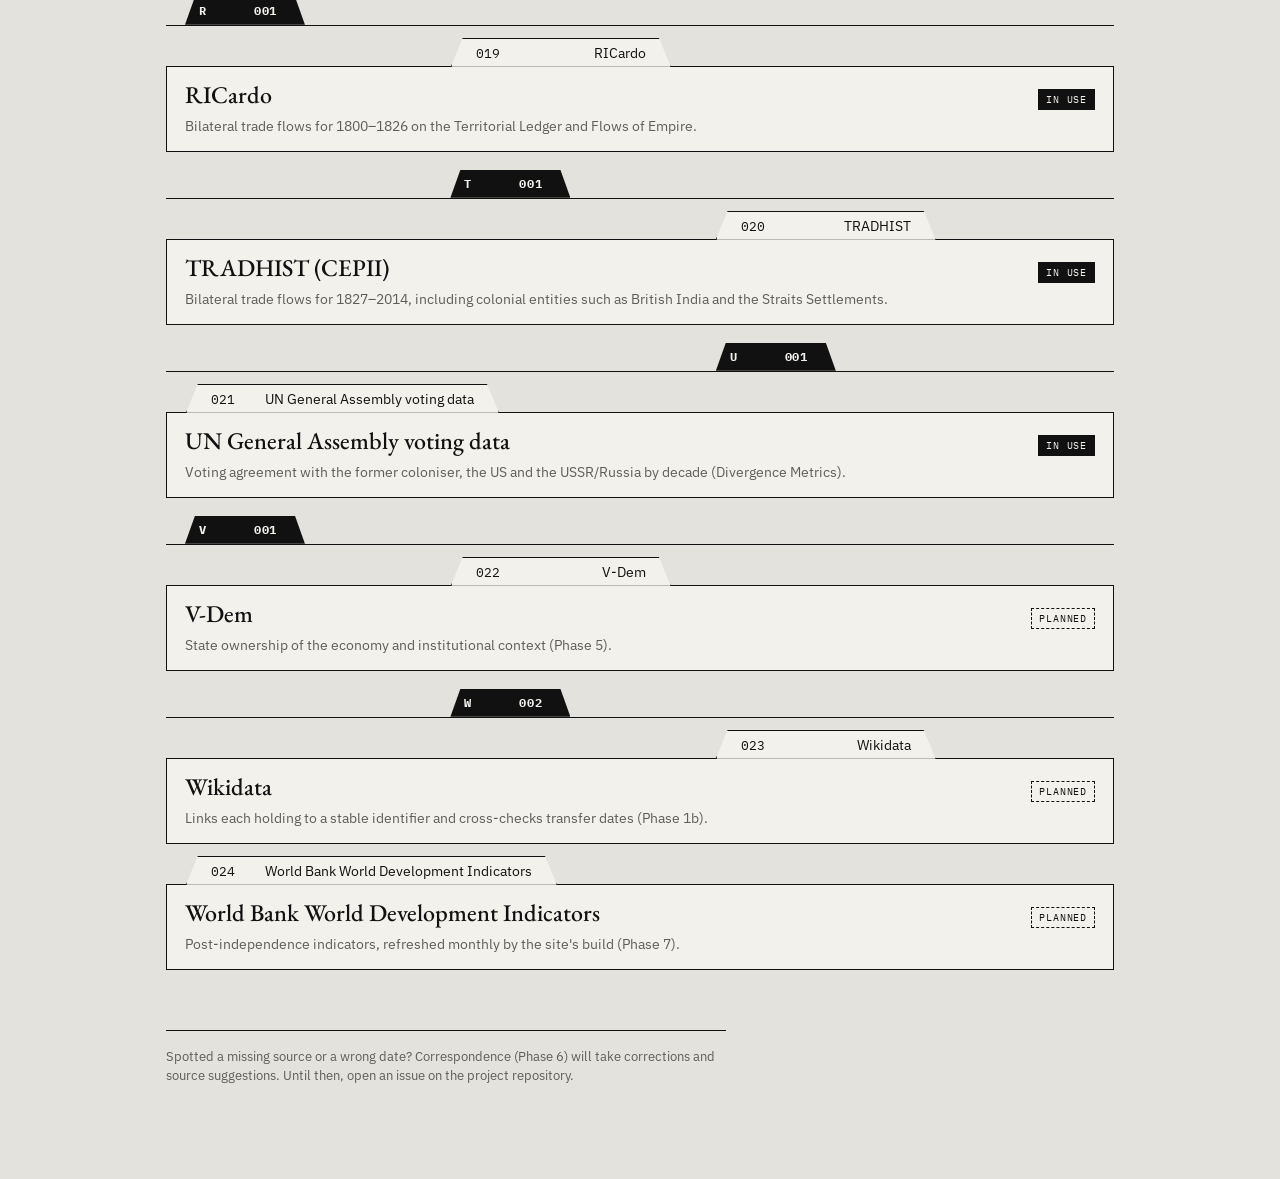
==== commit bcc5a2bd: "Phase 5: development systems (hand codings + review sheet, lineages, UN voting and PWT data), Inheri" ====
--- a/site/archive.html
+++ b/site/archive.html
@@ -17,12 +17,21 @@
   <div class="crumbs">RECORD ROOM / SOURCES</div>
   <h1>The Archive</h1>
   <p class="lede">Every dataset, document and tool behind Afterempire, filed alphabetically. Open a card for its citation, coverage and licence. Planned sources are listed now so their licences can be checked before any data from them reaches the site.</p>
-  <p class="stamp"><mark>21 cards</mark> · 10 in use · 11 planned · updated <span id="updated">2026-11-15</span></p>
+  <p class="stamp"><mark>24 cards</mark> · 15 in use · 9 planned · updated <span id="updated">2026-11-15</span></p>
   <div class="key"><span><span class="chip use">In use</span> data or code on the site today</span><span><span class="chip plan">Planned</span> scheduled for a later phase</span></div>
   <section class="drawer" aria-label="Source cards">
-<div class="divider" style="--x:2%" role="separator"><span><b>A</b><b>001</b></span></div>
+<div class="divider" style="--x:2%" role="separator"><span><b>A</b><b>002</b></span></div>
 <details class="card" style="--x:30%" id="src-01">
-  <summary><div class="tab" aria-hidden="true"><span class="no">001</span><span>Afterempire holdings gazetteer</span></div><h2>Afterempire holdings gazetteer</h2><span class="chip use">In use</span><span class="use-line">Ownership and status of every holding shown on the Territorial Ledger.</span></summary>
+  <summary><div class="tab" aria-hidden="true"><span class="no">001</span><span>Afterempire development codings</span></div><h2>Afterempire development codings</h2><span class="chip use">In use</span><span class="use-line">Planning regime, planning institution and monetary arrangement by decade for 21 countries, with qualitative lineages.</span></summary>
+  <div class="body"><dl>
+    <dt>Citation</dt><dd class="cite">Afterempire project (2026). data/curated/systems_codings.csv (review sheet) and data/curated/lineages.json. Drafted from the sources cited row by row; awaiting review.</dd>
+    <dt>Coverage</dt><dd>1950s–2010s</dd>
+    <dt>Licence</dt><dd>To be decided by the project owner (CC BY 4.0 suggested).</dd>
+    <dt>Link</dt><dd><a href="https://github.com/dia-quant/afterempire" target="_blank" rel="noopener">https://github.com/dia-quant/afterempire</a></dd>
+  </dl></div>
+</details>
+<details class="card" style="--x:58%" id="src-02">
+  <summary><div class="tab" aria-hidden="true"><span class="no">002</span><span>Afterempire holdings gazetteer</span></div><h2>Afterempire holdings gazetteer</h2><span class="chip use">In use</span><span class="use-line">Ownership and status of every holding shown on the Territorial Ledger.</span></summary>
   <div class="body"><dl>
     <dt>Citation</dt><dd class="cite">Afterempire project (2026). Holdings gazetteer v0.1: data/curated/holdings.csv and periods.csv. 177 holdings, 638 control periods. Trade crosswalk: data/curated/trade_codes.csv.</dd>
     <dt>Coverage</dt><dd>1800–2025 · GBR, FRA, PRT, NLD and powers that took their holdings</dd>
@@ -31,8 +40,8 @@
   </dl></div>
 </details>
 <div class="divider" style="--x:30%" role="separator"><span><b>B</b><b>001</b></span></div>
-<details class="card" style="--x:58%" id="src-02">
-  <summary><div class="tab" aria-hidden="true"><span class="no">002</span><span>BACI world trade</span></div><h2>BACI world trade (CEPII)</h2><span class="chip plan">Planned</span><span class="use-line">Reached through CEPII Gravity (below); not downloaded separately.</span></summary>
+<details class="card" style="--x:2%" id="src-03">
+  <summary><div class="tab" aria-hidden="true"><span class="no">003</span><span>BACI world trade</span></div><h2>BACI world trade (CEPII)</h2><span class="chip plan">Planned</span><span class="use-line">Reached through CEPII Gravity (below); not downloaded separately.</span></summary>
   <div class="body"><dl>
     <dt>Citation</dt><dd class="cite">Gaulier, G. and Zignago, S. (2010). BACI: International Trade Database at the Product-Level. CEPII Working Paper 2010-23.</dd>
     <dt>Coverage</dt><dd>1995–present</dd>
@@ -41,8 +50,8 @@
   </dl></div>
 </details>
 <div class="divider" style="--x:58%" role="separator"><span><b>C</b><b>003</b></span></div>
-<details class="card" style="--x:2%" id="src-03">
-  <summary><div class="tab" aria-hidden="true"><span class="no">003</span><span>CEPII Gravity database</span></div><h2>CEPII Gravity database</h2><span class="chip use">In use</span><span class="use-line">Bilateral trade flows for 2015–2020 (BACI trade flow, with IMF data as fallback). 2021–2025 show 2020 as the latest available year.</span></summary>
+<details class="card" style="--x:30%" id="src-04">
+  <summary><div class="tab" aria-hidden="true"><span class="no">004</span><span>CEPII Gravity database</span></div><h2>CEPII Gravity database</h2><span class="chip use">In use</span><span class="use-line">Bilateral trade flows for 2015–2020 (BACI trade flow, with IMF data as fallback). 2021–2025 show 2020 as the latest available year.</span></summary>
   <div class="body"><dl>
     <dt>Citation</dt><dd class="cite">Conte, M., Cotterlaz, P. and Mayer, T. (2022). The CEPII Gravity Database. CEPII Working Paper 2022-05. Version V202211.</dd>
     <dt>Coverage</dt><dd>1948–2020 (used for 2015–2020)</dd>
@@ -50,8 +59,8 @@
     <dt>Link</dt><dd><a href="https://www.cepii.fr/CEPII/en/bdd_modele/bdd_modele_item.asp?id=8" target="_blank" rel="noopener">https://www.cepii.fr/CEPII/en/bdd_modele/bdd_modele_item.asp?id=8</a></dd>
   </dl></div>
 </details>
-<details class="card" style="--x:30%" id="src-04">
-  <summary><div class="tab" aria-hidden="true"><span class="no">004</span><span>COLDAT</span></div><h2>COLDAT: Colonial Dates Dataset</h2><span class="chip use">In use</span><span class="use-line">Cross-check of start and end dates of colonial rule (see the validation report).</span></summary>
+<details class="card" style="--x:58%" id="src-05">
+  <summary><div class="tab" aria-hidden="true"><span class="no">005</span><span>COLDAT</span></div><h2>COLDAT: Colonial Dates Dataset</h2><span class="chip use">In use</span><span class="use-line">Cross-check of start and end dates of colonial rule (see the validation report).</span></summary>
   <div class="body"><dl>
     <dt>Citation</dt><dd class="cite">Becker, B. (2019). Introducing COLDAT: The Colonial Dates Dataset. Harvard Dataverse. doi:10.7910/DVN/T9SDEW.</dd>
     <dt>Coverage</dt><dd>Eight European empires, country level</dd>
@@ -59,8 +68,8 @@
     <dt>Link</dt><dd><a href="https://doi.org/10.7910/DVN/T9SDEW" target="_blank" rel="noopener">https://doi.org/10.7910/DVN/T9SDEW</a></dd>
   </dl></div>
 </details>
-<details class="card" style="--x:58%" id="src-05">
-  <summary><div class="tab" aria-hidden="true"><span class="no">005</span><span>Correlates of War Trade</span></div><h2>Correlates of War Trade</h2><span class="chip plan">Planned</span><span class="use-line">Cross-check of bilateral trade totals, 1870 onward (Phase 4).</span></summary>
+<details class="card" style="--x:2%" id="src-06">
+  <summary><div class="tab" aria-hidden="true"><span class="no">006</span><span>Correlates of War Trade</span></div><h2>Correlates of War Trade</h2><span class="chip plan">Planned</span><span class="use-line">Cross-check of bilateral trade totals, 1870 onward (Phase 4).</span></summary>
   <div class="body"><dl>
     <dt>Citation</dt><dd class="cite">Barbieri, K. and Keshk, O. Correlates of War Project Trade Data Set, version 4.</dd>
     <dt>Coverage</dt><dd>1870–2014</dd>
@@ -69,8 +78,8 @@
   </dl></div>
 </details>
 <div class="divider" style="--x:2%" role="separator"><span><b>D</b><b>001</b></span></div>
-<details class="card" style="--x:2%" id="src-06">
-  <summary><div class="tab" aria-hidden="true"><span class="no">006</span><span>d3</span></div><h2>d3</h2><span class="chip use">In use</span><span class="use-line">Flat-map projection (Equal Earth), zoom and the loading globe.</span></summary>
+<details class="card" style="--x:30%" id="src-07">
+  <summary><div class="tab" aria-hidden="true"><span class="no">007</span><span>d3</span></div><h2>d3</h2><span class="chip use">In use</span><span class="use-line">Flat-map projection (Equal Earth), zoom and the loading globe.</span></summary>
   <div class="body"><dl>
     <dt>Citation</dt><dd class="cite">Bostock, M. et al. D3: Data-Driven Documents, version 7.9.0.</dd>
     <dt>Coverage</dt><dd>Software</dd>
@@ -79,8 +88,8 @@
   </dl></div>
 </details>
 <div class="divider" style="--x:30%" role="separator"><span><b>F</b><b>001</b></span></div>
-<details class="card" style="--x:30%" id="src-07">
-  <summary><div class="tab" aria-hidden="true"><span class="no">007</span><span>Federico-Tena World Trade Historical Database</span></div><h2>Federico-Tena World Trade Historical Database</h2><span class="chip plan">Planned</span><span class="use-line">Benchmark totals for checking nineteenth-century trade (Phase 4).</span></summary>
+<details class="card" style="--x:58%" id="src-08">
+  <summary><div class="tab" aria-hidden="true"><span class="no">008</span><span>Federico-Tena World Trade Historical Database</span></div><h2>Federico-Tena World Trade Historical Database</h2><span class="chip plan">Planned</span><span class="use-line">Benchmark totals for checking nineteenth-century trade (Phase 4).</span></summary>
   <div class="body"><dl>
     <dt>Citation</dt><dd class="cite">Federico, G. and Tena-Junguito, A. (2016). World Trade Historical Database.</dd>
     <dt>Coverage</dt><dd>1800–1938</dd>
@@ -89,8 +98,8 @@
   </dl></div>
 </details>
 <div class="divider" style="--x:58%" role="separator"><span><b>G</b><b>002</b></span></div>
-<details class="card" style="--x:58%" id="src-08">
-  <summary><div class="tab" aria-hidden="true"><span class="no">008</span><span>Garriga Central Bank Independence</span></div><h2>Garriga Central Bank Independence</h2><span class="chip plan">Planned</span><span class="use-line">Central bank independence dimension in Inherited Systems (Phase 5).</span></summary>
+<details class="card" style="--x:2%" id="src-09">
+  <summary><div class="tab" aria-hidden="true"><span class="no">009</span><span>Garriga Central Bank Independence</span></div><h2>Garriga Central Bank Independence</h2><span class="chip plan">Planned</span><span class="use-line">Central bank independence dimension in Inherited Systems (Phase 5).</span></summary>
   <div class="body"><dl>
     <dt>Citation</dt><dd class="cite">Garriga, A. C. (2016). Central Bank Independence in the World: A New Data Set. International Interactions 42(5).</dd>
     <dt>Coverage</dt><dd>1970–2023</dd>
@@ -98,8 +107,8 @@
     <dt>Link</dt><dd>To be added once the source is retrieved.</dd>
   </dl></div>
 </details>
-<details class="card" style="--x:2%" id="src-09">
-  <summary><div class="tab" aria-hidden="true"><span class="no">009</span><span>globe.gl</span></div><h2>globe.gl</h2><span class="chip use">In use</span><span class="use-line">Three-dimensional globe, particles, borders and markers.</span></summary>
+<details class="card" style="--x:30%" id="src-10">
+  <summary><div class="tab" aria-hidden="true"><span class="no">010</span><span>globe.gl</span></div><h2>globe.gl</h2><span class="chip use">In use</span><span class="use-line">Three-dimensional globe, particles, borders and markers.</span></summary>
   <div class="body"><dl>
     <dt>Citation</dt><dd class="cite">Asturiano, V. globe.gl, version 2.45.3.</dd>
     <dt>Coverage</dt><dd>Software</dd>
@@ -108,8 +117,8 @@
   </dl></div>
 </details>
 <div class="divider" style="--x:2%" role="separator"><span><b>H</b><b>002</b></span></div>
-<details class="card" style="--x:30%" id="src-10">
-  <summary><div class="tab" aria-hidden="true"><span class="no">010</span><span>Head, Mayer &amp; Ries</span></div><h2>Head, Mayer &amp; Ries (2010)</h2><span class="chip use">In use</span><span class="use-line">Reference result for the erosion curve on Flows of Empire.</span></summary>
+<details class="card" style="--x:58%" id="src-11">
+  <summary><div class="tab" aria-hidden="true"><span class="no">011</span><span>Head, Mayer &amp; Ries</span></div><h2>Head, Mayer &amp; Ries (2010)</h2><span class="chip use">In use</span><span class="use-line">Reference result for the erosion curve on Flows of Empire.</span></summary>
   <div class="body"><dl>
     <dt>Citation</dt><dd class="cite">Head, K., Mayer, T. and Ries, J. (2010). The erosion of colonial trade linkages after independence. Journal of International Economics 81(1), 1–14.</dd>
     <dt>Coverage</dt><dd>Literature</dd>
@@ -117,8 +126,8 @@
     <dt>Link</dt><dd><a href="https://doi.org/10.1016/j.jinteco.2010.01.002" target="_blank" rel="noopener">https://doi.org/10.1016/j.jinteco.2010.01.002</a></dd>
   </dl></div>
 </details>
-<details class="card" style="--x:58%" id="src-11">
-  <summary><div class="tab" aria-hidden="true"><span class="no">011</span><span>Historical Basemaps</span></div><h2>Historical Basemaps</h2><span class="chip use">In use</span><span class="use-line">Faint historical borders behind the holdings, swapped at 13 snapshot years.</span></summary>
+<details class="card" style="--x:2%" id="src-12">
+  <summary><div class="tab" aria-hidden="true"><span class="no">012</span><span>Historical Basemaps</span></div><h2>Historical Basemaps</h2><span class="chip use">In use</span><span class="use-line">Faint historical borders behind the holdings, swapped at 13 snapshot years.</span></summary>
   <div class="body"><dl>
     <dt>Citation</dt><dd class="cite">Ourednik, A. historical-basemaps: world borders through history. GitHub repository.</dd>
     <dt>Coverage</dt><dd>Snapshots 1800, 1815, 1880 … 2010</dd>
@@ -127,8 +136,8 @@
   </dl></div>
 </details>
 <div class="divider" style="--x:30%" role="separator"><span><b>I</b><b>001</b></span></div>
-<details class="card" style="--x:2%" id="src-12">
-  <summary><div class="tab" aria-hidden="true"><span class="no">012</span><span>ICOW Colonial History</span></div><h2>ICOW Colonial History</h2><span class="chip plan">Planned</span><span class="use-line">Second cross-check of independence dates and types (Phase 1b).</span></summary>
+<details class="card" style="--x:30%" id="src-13">
+  <summary><div class="tab" aria-hidden="true"><span class="no">013</span><span>ICOW Colonial History</span></div><h2>ICOW Colonial History</h2><span class="chip plan">Planned</span><span class="use-line">Second cross-check of independence dates and types (Phase 1b).</span></summary>
   <div class="body"><dl>
     <dt>Citation</dt><dd class="cite">Hensel, P. R. ICOW Colonial History Data Set, version 1.1.</dd>
     <dt>Coverage</dt><dd>Country level</dd>
@@ -136,9 +145,19 @@
     <dt>Link</dt><dd><a href="https://www.paulhensel.org/icowcol.html" target="_blank" rel="noopener">https://www.paulhensel.org/icowcol.html</a></dd>
   </dl></div>
 </details>
-<div class="divider" style="--x:58%" role="separator"><span><b>M</b><b>001</b></span></div>
-<details class="card" style="--x:30%" id="src-13">
-  <summary><div class="tab" aria-hidden="true"><span class="no">013</span><span>Maddison Project Database</span></div><h2>Maddison Project Database</h2><span class="chip plan">Planned</span><span class="use-line">Long-run GDP per capita for context in Inherited Systems (Phase 5).</span></summary>
+<div class="divider" style="--x:58%" role="separator"><span><b>L</b><b>001</b></span></div>
+<details class="card" style="--x:58%" id="src-14">
+  <summary><div class="tab" aria-hidden="true"><span class="no">014</span><span>La Porta, Lopez-de-Silanes &amp; Shleifer</span></div><h2>La Porta, Lopez-de-Silanes &amp; Shleifer (2008)</h2><span class="chip use">In use</span><span class="use-line">Legal-origin classification for the curated files.</span></summary>
+  <div class="body"><dl>
+    <dt>Citation</dt><dd class="cite">La Porta, R., Lopez-de-Silanes, F. and Shleifer, A. (2008). The Economic Consequences of Legal Origins. Journal of Economic Literature 46(2), 285–332.</dd>
+    <dt>Coverage</dt><dd>Literature</dd>
+    <dt>Licence</dt><dd>Published article; cited, not redistributed.</dd>
+    <dt>Link</dt><dd><a href="https://doi.org/10.1257/jel.46.2.285" target="_blank" rel="noopener">https://doi.org/10.1257/jel.46.2.285</a></dd>
+  </dl></div>
+</details>
+<div class="divider" style="--x:2%" role="separator"><span><b>M</b><b>001</b></span></div>
+<details class="card" style="--x:2%" id="src-15">
+  <summary><div class="tab" aria-hidden="true"><span class="no">015</span><span>Maddison Project Database</span></div><h2>Maddison Project Database</h2><span class="chip plan">Planned</span><span class="use-line">Long-run GDP per capita for context in Inherited Systems (Phase 5).</span></summary>
   <div class="body"><dl>
     <dt>Citation</dt><dd class="cite">Bolt, J. and van Zanden, J. L. (2024). Maddison style estimates of the evolution of the world economy. Maddison Project Database 2023.</dd>
     <dt>Coverage</dt><dd>Pre-1800 to 2022</dd>
@@ -146,9 +165,9 @@
     <dt>Link</dt><dd><a href="https://www.rug.nl/ggdc/historicaldevelopment/maddison/" target="_blank" rel="noopener">https://www.rug.nl/ggdc/historicaldevelopment/maddison/</a></dd>
   </dl></div>
 </details>
-<div class="divider" style="--x:2%" role="separator"><span><b>N</b><b>002</b></span></div>
-<details class="card" style="--x:58%" id="src-14">
-  <summary><div class="tab" aria-hidden="true"><span class="no">014</span><span>National development plans</span></div><h2>National development plans (primary documents)</h2><span class="chip plan">Planned</span><span class="use-line">Hand-coded planning dimensions, drawn from the colonised countries&#x27; own records (Phase 5).</span></summary>
+<div class="divider" style="--x:30%" role="separator"><span><b>N</b><b>002</b></span></div>
+<details class="card" style="--x:30%" id="src-16">
+  <summary><div class="tab" aria-hidden="true"><span class="no">016</span><span>National development plans</span></div><h2>National development plans (primary documents)</h2><span class="chip use">In use</span><span class="use-line">Hand-coded planning regimes and institutions, and the evidence notes in Inherited Systems, drawn from the countries&#x27; own plan documents.</span></summary>
   <div class="body"><dl>
     <dt>Citation</dt><dd class="cite">e.g. Government of India Planning Commission, First to Twelfth Five-Year Plans; Government of Ghana, Seven-Year Development Plan 1963/64–1969/70; Republic of Indonesia, Repelita I–VI.</dd>
     <dt>Coverage</dt><dd>Post-independence</dd>
@@ -156,8 +175,8 @@
     <dt>Link</dt><dd><a href="https://www.niti.gov.in/" target="_blank" rel="noopener">https://www.niti.gov.in/</a></dd>
   </dl></div>
 </details>
-<details class="card" style="--x:2%" id="src-15">
-  <summary><div class="tab" aria-hidden="true"><span class="no">015</span><span>Natural Earth land</span></div><h2>Natural Earth land (via world-atlas)</h2><span class="chip use">In use</span><span class="use-line">Land outline from which the dotted earth is generated.</span></summary>
+<details class="card" style="--x:58%" id="src-17">
+  <summary><div class="tab" aria-hidden="true"><span class="no">017</span><span>Natural Earth land</span></div><h2>Natural Earth land (via world-atlas)</h2><span class="chip use">In use</span><span class="use-line">Land outline from which the dotted earth is generated.</span></summary>
   <div class="body"><dl>
     <dt>Citation</dt><dd class="cite">Natural Earth 1:110m land, packaged as world-atlas 2.0.2 (Bostock, M.).</dd>
     <dt>Coverage</dt><dd>Global</dd>
@@ -165,19 +184,19 @@
     <dt>Link</dt><dd><a href="https://www.naturalearthdata.com/" target="_blank" rel="noopener">https://www.naturalearthdata.com/</a></dd>
   </dl></div>
 </details>
-<div class="divider" style="--x:30%" role="separator"><span><b>P</b><b>001</b></span></div>
-<details class="card" style="--x:30%" id="src-16">
-  <summary><div class="tab" aria-hidden="true"><span class="no">016</span><span>Penn World Table</span></div><h2>Penn World Table</h2><span class="chip plan">Planned</span><span class="use-line">Post-independence output and productivity (Phase 5).</span></summary>
-  <div class="body"><dl>
-    <dt>Citation</dt><dd class="cite">Feenstra, R. C., Inklaar, R. and Timmer, M. P. (2015). The Next Generation of the Penn World Table. American Economic Review 105(10).</dd>
-    <dt>Coverage</dt><dd>1950–2019</dd>
-    <dt>Licence</dt><dd>To be checked before use.</dd>
+<div class="divider" style="--x:58%" role="separator"><span><b>P</b><b>001</b></span></div>
+<details class="card" style="--x:2%" id="src-18">
+  <summary><div class="tab" aria-hidden="true"><span class="no">018</span><span>Penn World Table</span></div><h2>Penn World Table</h2><span class="chip use">In use</span><span class="use-line">Trade openness and government share of GDP by decade, shown as context in each Inherited Systems file.</span></summary>
+  <div class="body"><dl>
+    <dt>Citation</dt><dd class="cite">Feenstra, R. C., Inklaar, R. and Timmer, M. P. (2015). The Next Generation of the Penn World Table. American Economic Review 105(10). Version 11.0 (2025), national accounts file.</dd>
+    <dt>Coverage</dt><dd>1950–2019 (used)</dd>
+    <dt>Licence</dt><dd>Free for research use with citation (Groningen Growth and Development Centre).</dd>
     <dt>Link</dt><dd><a href="https://www.rug.nl/ggdc/productivity/pwt/" target="_blank" rel="noopener">https://www.rug.nl/ggdc/productivity/pwt/</a></dd>
   </dl></div>
 </details>
-<div class="divider" style="--x:58%" role="separator"><span><b>R</b><b>001</b></span></div>
-<details class="card" style="--x:58%" id="src-17">
-  <summary><div class="tab" aria-hidden="true"><span class="no">017</span><span>RICardo</span></div><h2>RICardo</h2><span class="chip use">In use</span><span class="use-line">Bilateral trade flows for 1800–1826 on the Territorial Ledger and Flows of Empire.</span></summary>
+<div class="divider" style="--x:2%" role="separator"><span><b>R</b><b>001</b></span></div>
+<details class="card" style="--x:30%" id="src-19">
+  <summary><div class="tab" aria-hidden="true"><span class="no">019</span><span>RICardo</span></div><h2>RICardo</h2><span class="chip use">In use</span><span class="use-line">Bilateral trade flows for 1800–1826 on the Territorial Ledger and Flows of Empire.</span></summary>
   <div class="body"><dl>
     <dt>Citation</dt><dd class="cite">Dedinger, B. and Girard, P. (2017). Exploring trade globalization in the long run: the RICardo project. Historical Methods 50(1).</dd>
     <dt>Coverage</dt><dd>1787–1938</dd>
@@ -185,9 +204,9 @@
     <dt>Link</dt><dd><a href="https://ricardo.medialab.sciences-po.fr/" target="_blank" rel="noopener">https://ricardo.medialab.sciences-po.fr/</a></dd>
   </dl></div>
 </details>
-<div class="divider" style="--x:2%" role="separator"><span><b>T</b><b>001</b></span></div>
-<details class="card" style="--x:2%" id="src-18">
-  <summary><div class="tab" aria-hidden="true"><span class="no">018</span><span>TRADHIST</span></div><h2>TRADHIST (CEPII)</h2><span class="chip use">In use</span><span class="use-line">Bilateral trade flows for 1827–2014, including colonial entities such as British India and the Straits Settlements.</span></summary>
+<div class="divider" style="--x:30%" role="separator"><span><b>T</b><b>001</b></span></div>
+<details class="card" style="--x:58%" id="src-20">
+  <summary><div class="tab" aria-hidden="true"><span class="no">020</span><span>TRADHIST</span></div><h2>TRADHIST (CEPII)</h2><span class="chip use">In use</span><span class="use-line">Bilateral trade flows for 1827–2014, including colonial entities such as British India and the Straits Settlements.</span></summary>
   <div class="body"><dl>
     <dt>Citation</dt><dd class="cite">Fouquin, M. and Hugot, J. (2016). Two Centuries of Bilateral Trade and Gravity Data: 1827–2014. CEPII Working Paper 2016-14.</dd>
     <dt>Coverage</dt><dd>1827–2014</dd>
@@ -195,9 +214,19 @@
     <dt>Link</dt><dd><a href="https://www.cepii.fr/" target="_blank" rel="noopener">https://www.cepii.fr/</a></dd>
   </dl></div>
 </details>
-<div class="divider" style="--x:30%" role="separator"><span><b>V</b><b>001</b></span></div>
-<details class="card" style="--x:30%" id="src-19">
-  <summary><div class="tab" aria-hidden="true"><span class="no">019</span><span>V-Dem</span></div><h2>V-Dem</h2><span class="chip plan">Planned</span><span class="use-line">State ownership of the economy and institutional context (Phase 5).</span></summary>
+<div class="divider" style="--x:58%" role="separator"><span><b>U</b><b>001</b></span></div>
+<details class="card" style="--x:2%" id="src-21">
+  <summary><div class="tab" aria-hidden="true"><span class="no">021</span><span>UN General Assembly voting data</span></div><h2>UN General Assembly voting data</h2><span class="chip use">In use</span><span class="use-line">Voting agreement with the former coloniser, the US and the USSR/Russia by decade (Divergence Metrics).</span></summary>
+  <div class="body"><dl>
+    <dt>Citation</dt><dd class="cite">Bailey, M. A., Strezhnev, A. and Voeten, E. (2017). Estimating Dynamic State Preferences from United Nations Voting Data. Journal of Conflict Resolution 61(2). Harvard Dataverse doi:10.7910/DVN/LEJUQZ.</dd>
+    <dt>Coverage</dt><dd>1946–2025</dd>
+    <dt>Licence</dt><dd>CC0 1.0.</dd>
+    <dt>Link</dt><dd><a href="https://doi.org/10.7910/DVN/LEJUQZ" target="_blank" rel="noopener">https://doi.org/10.7910/DVN/LEJUQZ</a></dd>
+  </dl></div>
+</details>
+<div class="divider" style="--x:2%" role="separator"><span><b>V</b><b>001</b></span></div>
+<details class="card" style="--x:30%" id="src-22">
+  <summary><div class="tab" aria-hidden="true"><span class="no">022</span><span>V-Dem</span></div><h2>V-Dem</h2><span class="chip plan">Planned</span><span class="use-line">State ownership of the economy and institutional context (Phase 5).</span></summary>
   <div class="body"><dl>
     <dt>Citation</dt><dd class="cite">Coppedge, M. et al. V-Dem Dataset. Varieties of Democracy Project.</dd>
     <dt>Coverage</dt><dd>1789–present</dd>
@@ -205,9 +234,9 @@
     <dt>Link</dt><dd><a href="https://v-dem.net/" target="_blank" rel="noopener">https://v-dem.net/</a></dd>
   </dl></div>
 </details>
-<div class="divider" style="--x:58%" role="separator"><span><b>W</b><b>002</b></span></div>
-<details class="card" style="--x:58%" id="src-20">
-  <summary><div class="tab" aria-hidden="true"><span class="no">020</span><span>Wikidata</span></div><h2>Wikidata</h2><span class="chip plan">Planned</span><span class="use-line">Links each holding to a stable identifier and cross-checks transfer dates (Phase 1b).</span></summary>
+<div class="divider" style="--x:30%" role="separator"><span><b>W</b><b>002</b></span></div>
+<details class="card" style="--x:58%" id="src-23">
+  <summary><div class="tab" aria-hidden="true"><span class="no">023</span><span>Wikidata</span></div><h2>Wikidata</h2><span class="chip plan">Planned</span><span class="use-line">Links each holding to a stable identifier and cross-checks transfer dates (Phase 1b).</span></summary>
   <div class="body"><dl>
     <dt>Citation</dt><dd class="cite">Wikidata contributors. Wikidata, the free knowledge base.</dd>
     <dt>Coverage</dt><dd>Global</dd>
@@ -215,8 +244,8 @@
     <dt>Link</dt><dd><a href="https://www.wikidata.org/" target="_blank" rel="noopener">https://www.wikidata.org/</a></dd>
   </dl></div>
 </details>
-<details class="card" style="--x:2%" id="src-21">
-  <summary><div class="tab" aria-hidden="true"><span class="no">021</span><span>World Bank World Development Indicators</span></div><h2>World Bank World Development Indicators</h2><span class="chip plan">Planned</span><span class="use-line">Post-independence indicators, refreshed monthly by the site&#x27;s build (Phase 7).</span></summary>
+<details class="card" style="--x:2%" id="src-24">
+  <summary><div class="tab" aria-hidden="true"><span class="no">024</span><span>World Bank World Development Indicators</span></div><h2>World Bank World Development Indicators</h2><span class="chip plan">Planned</span><span class="use-line">Post-independence indicators, refreshed monthly by the site&#x27;s build (Phase 7).</span></summary>
   <div class="body"><dl>
     <dt>Citation</dt><dd class="cite">World Bank. World Development Indicators (API v2).</dd>
     <dt>Coverage</dt><dd>1960–present</dd>
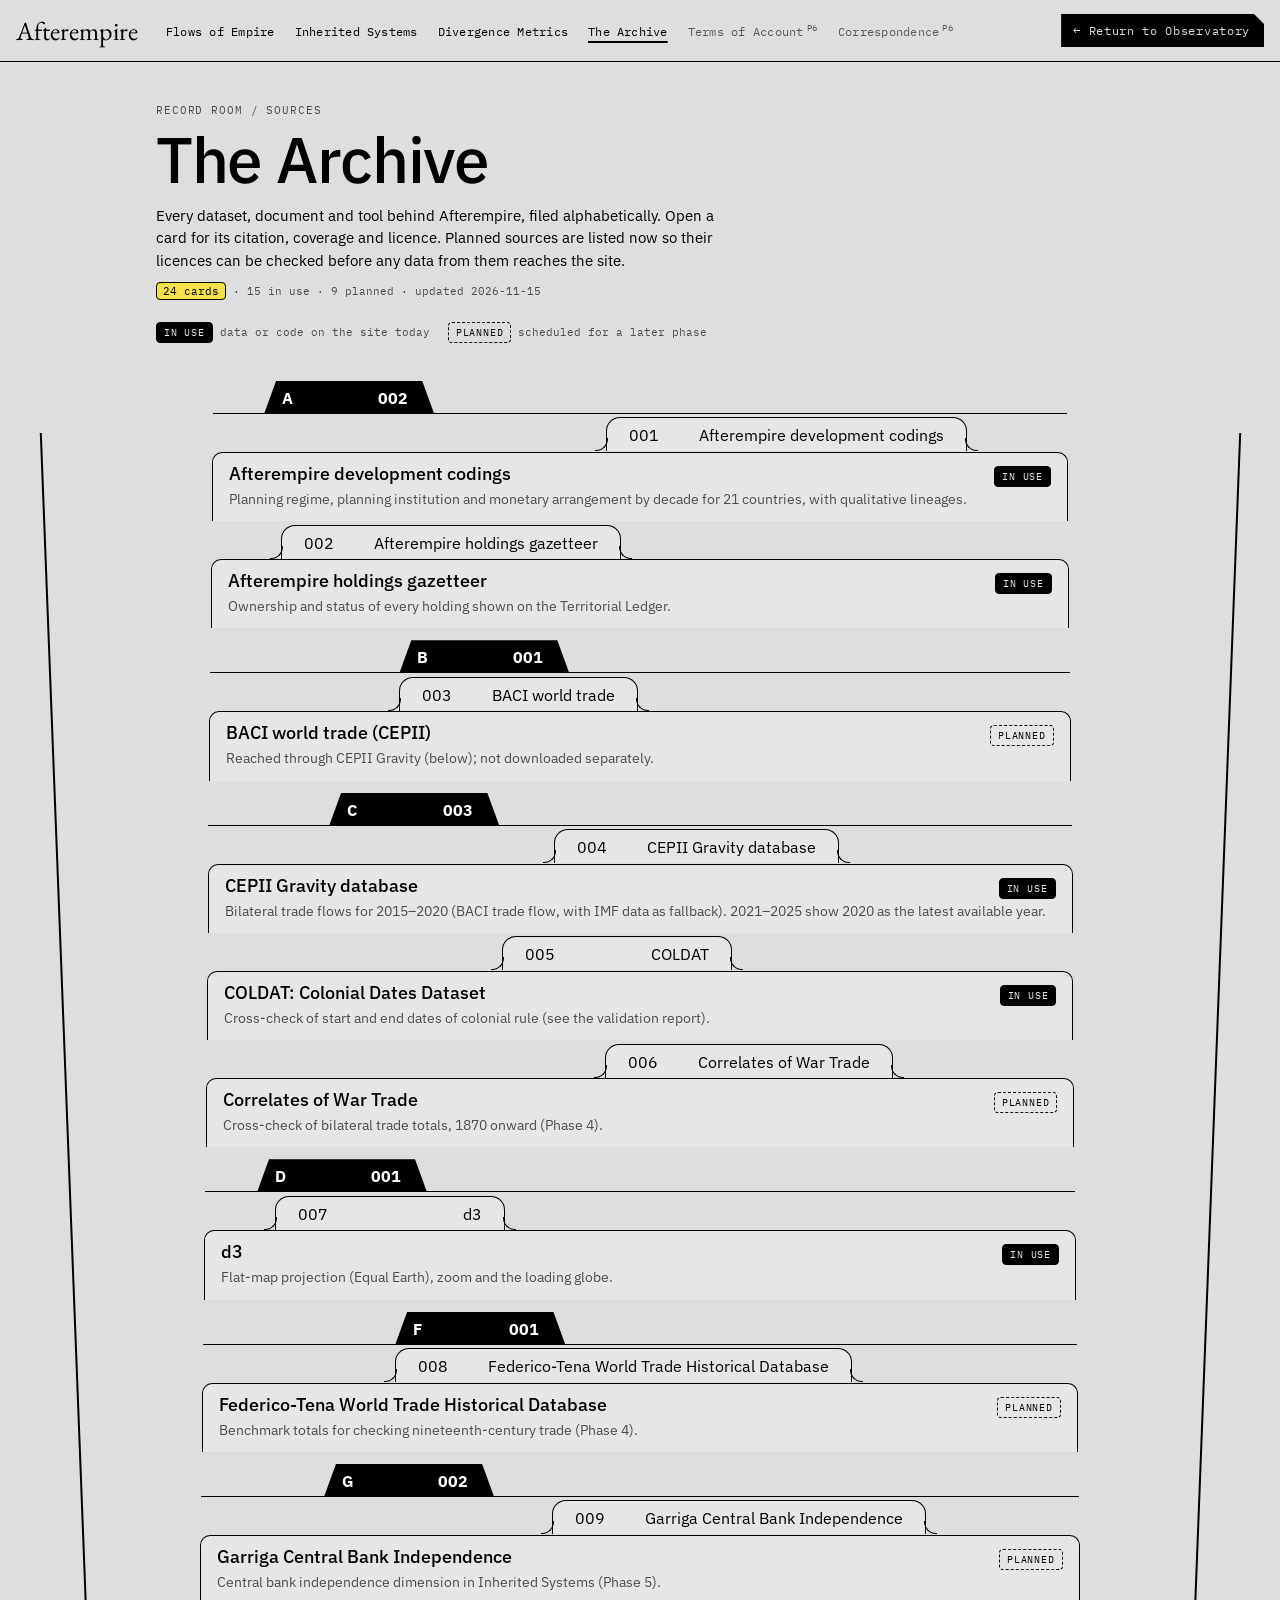
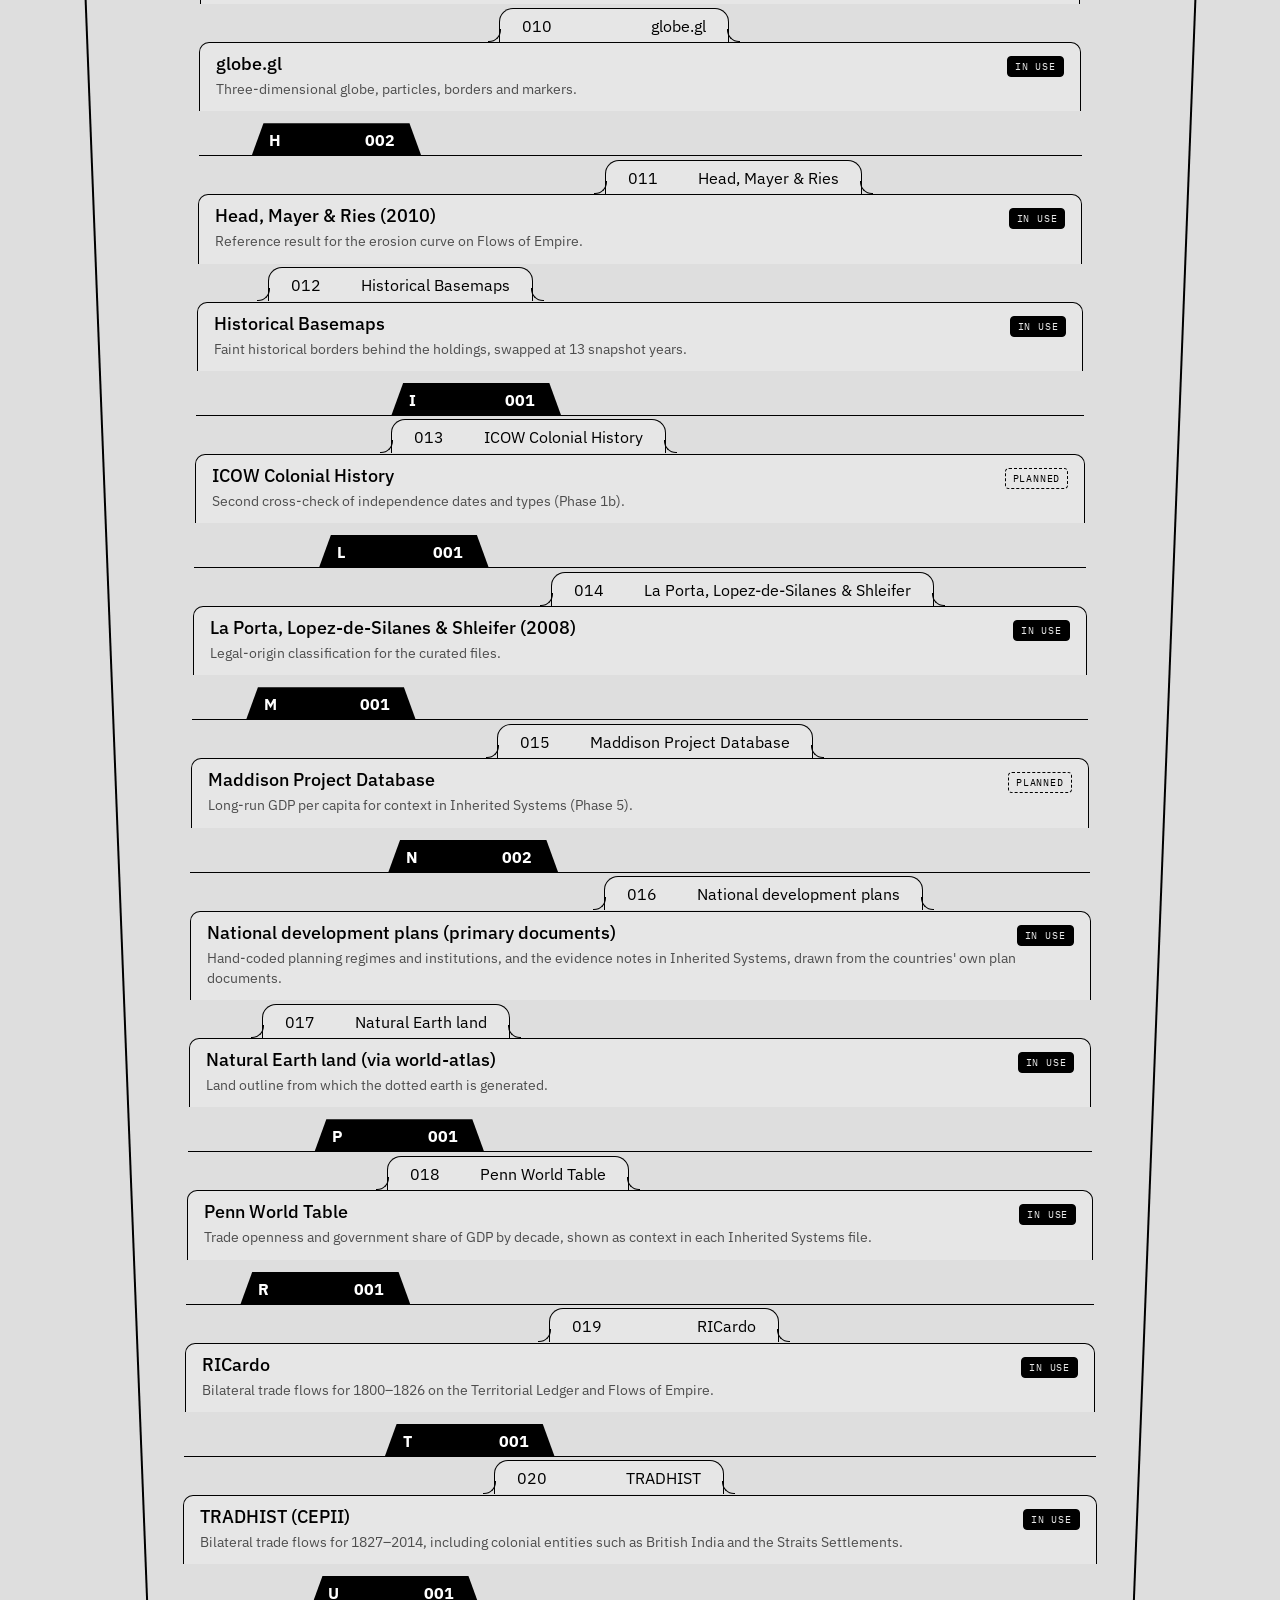
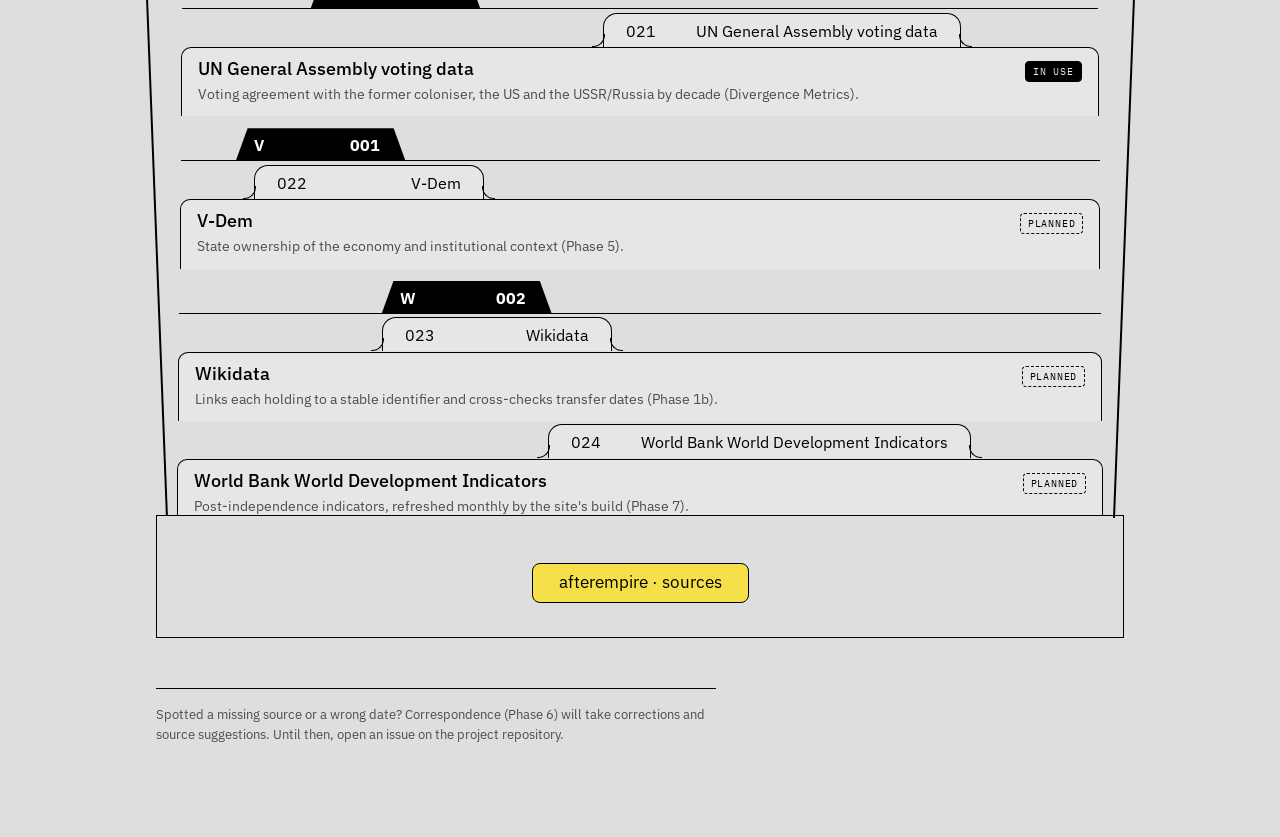
==== commit 4906ad62: "Inherited Systems: one-line file metadata, grouped and shaded codings, Index folder with term source" ====
--- a/site/archive.html
+++ b/site/archive.html
@@ -20,8 +20,8 @@
   <p class="stamp"><mark>24 cards</mark> · 15 in use · 9 planned · updated <span id="updated">2026-11-15</span></p>
   <div class="key"><span><span class="chip use">In use</span> data or code on the site today</span><span><span class="chip plan">Planned</span> scheduled for a later phase</span></div>
   <section class="drawer" aria-label="Source cards">
-<div class="divider" style="--x:2%" role="separator"><span><b>A</b><b>002</b></span></div>
-<details class="card" style="--x:30%" id="src-01">
+<div class="divider" style="--x:6%;--n:41;--i:0" role="separator"><span><b>A</b><b>002</b></span></div>
+<details class="card" style="--x:46%;--n:41;--i:1" id="src-01">
   <summary><div class="tab" aria-hidden="true"><span class="no">001</span><span>Afterempire development codings</span></div><h2>Afterempire development codings</h2><span class="chip use">In use</span><span class="use-line">Planning regime, planning institution and monetary arrangement by decade for 21 countries, with qualitative lineages.</span></summary>
   <div class="body"><dl>
     <dt>Citation</dt><dd class="cite">Afterempire project (2026). data/curated/systems_codings.csv (review sheet) and data/curated/lineages.json. Drafted from the sources cited row by row; awaiting review.</dd>
@@ -30,7 +30,7 @@
     <dt>Link</dt><dd><a href="https://github.com/dia-quant/afterempire" target="_blank" rel="noopener">https://github.com/dia-quant/afterempire</a></dd>
   </dl></div>
 </details>
-<details class="card" style="--x:58%" id="src-02">
+<details class="card" style="--x:8%;--n:41;--i:2" id="src-02">
   <summary><div class="tab" aria-hidden="true"><span class="no">002</span><span>Afterempire holdings gazetteer</span></div><h2>Afterempire holdings gazetteer</h2><span class="chip use">In use</span><span class="use-line">Ownership and status of every holding shown on the Territorial Ledger.</span></summary>
   <div class="body"><dl>
     <dt>Citation</dt><dd class="cite">Afterempire project (2026). Holdings gazetteer v0.1: data/curated/holdings.csv and periods.csv. 177 holdings, 638 control periods. Trade crosswalk: data/curated/trade_codes.csv.</dd>
@@ -39,8 +39,8 @@
     <dt>Link</dt><dd><a href="https://github.com/dia-quant/afterempire" target="_blank" rel="noopener">https://github.com/dia-quant/afterempire</a></dd>
   </dl></div>
 </details>
-<div class="divider" style="--x:30%" role="separator"><span><b>B</b><b>001</b></span></div>
-<details class="card" style="--x:2%" id="src-03">
+<div class="divider" style="--x:22%;--n:41;--i:3" role="separator"><span><b>B</b><b>001</b></span></div>
+<details class="card" style="--x:22%;--n:41;--i:4" id="src-03">
   <summary><div class="tab" aria-hidden="true"><span class="no">003</span><span>BACI world trade</span></div><h2>BACI world trade (CEPII)</h2><span class="chip plan">Planned</span><span class="use-line">Reached through CEPII Gravity (below); not downloaded separately.</span></summary>
   <div class="body"><dl>
     <dt>Citation</dt><dd class="cite">Gaulier, G. and Zignago, S. (2010). BACI: International Trade Database at the Product-Level. CEPII Working Paper 2010-23.</dd>
@@ -49,8 +49,8 @@
     <dt>Link</dt><dd><a href="https://www.cepii.fr/" target="_blank" rel="noopener">https://www.cepii.fr/</a></dd>
   </dl></div>
 </details>
-<div class="divider" style="--x:58%" role="separator"><span><b>C</b><b>003</b></span></div>
-<details class="card" style="--x:30%" id="src-04">
+<div class="divider" style="--x:14%;--n:41;--i:5" role="separator"><span><b>C</b><b>003</b></span></div>
+<details class="card" style="--x:40%;--n:41;--i:6" id="src-04">
   <summary><div class="tab" aria-hidden="true"><span class="no">004</span><span>CEPII Gravity database</span></div><h2>CEPII Gravity database</h2><span class="chip use">In use</span><span class="use-line">Bilateral trade flows for 2015–2020 (BACI trade flow, with IMF data as fallback). 2021–2025 show 2020 as the latest available year.</span></summary>
   <div class="body"><dl>
     <dt>Citation</dt><dd class="cite">Conte, M., Cotterlaz, P. and Mayer, T. (2022). The CEPII Gravity Database. CEPII Working Paper 2022-05. Version V202211.</dd>
@@ -59,7 +59,7 @@
     <dt>Link</dt><dd><a href="https://www.cepii.fr/CEPII/en/bdd_modele/bdd_modele_item.asp?id=8" target="_blank" rel="noopener">https://www.cepii.fr/CEPII/en/bdd_modele/bdd_modele_item.asp?id=8</a></dd>
   </dl></div>
 </details>
-<details class="card" style="--x:58%" id="src-05">
+<details class="card" style="--x:34%;--n:41;--i:7" id="src-05">
   <summary><div class="tab" aria-hidden="true"><span class="no">005</span><span>COLDAT</span></div><h2>COLDAT: Colonial Dates Dataset</h2><span class="chip use">In use</span><span class="use-line">Cross-check of start and end dates of colonial rule (see the validation report).</span></summary>
   <div class="body"><dl>
     <dt>Citation</dt><dd class="cite">Becker, B. (2019). Introducing COLDAT: The Colonial Dates Dataset. Harvard Dataverse. doi:10.7910/DVN/T9SDEW.</dd>
@@ -68,7 +68,7 @@
     <dt>Link</dt><dd><a href="https://doi.org/10.7910/DVN/T9SDEW" target="_blank" rel="noopener">https://doi.org/10.7910/DVN/T9SDEW</a></dd>
   </dl></div>
 </details>
-<details class="card" style="--x:2%" id="src-06">
+<details class="card" style="--x:46%;--n:41;--i:8" id="src-06">
   <summary><div class="tab" aria-hidden="true"><span class="no">006</span><span>Correlates of War Trade</span></div><h2>Correlates of War Trade</h2><span class="chip plan">Planned</span><span class="use-line">Cross-check of bilateral trade totals, 1870 onward (Phase 4).</span></summary>
   <div class="body"><dl>
     <dt>Citation</dt><dd class="cite">Barbieri, K. and Keshk, O. Correlates of War Project Trade Data Set, version 4.</dd>
@@ -77,8 +77,8 @@
     <dt>Link</dt><dd><a href="https://correlatesofwar.org/" target="_blank" rel="noopener">https://correlatesofwar.org/</a></dd>
   </dl></div>
 </details>
-<div class="divider" style="--x:2%" role="separator"><span><b>D</b><b>001</b></span></div>
-<details class="card" style="--x:30%" id="src-07">
+<div class="divider" style="--x:6%;--n:41;--i:9" role="separator"><span><b>D</b><b>001</b></span></div>
+<details class="card" style="--x:8%;--n:41;--i:10" id="src-07">
   <summary><div class="tab" aria-hidden="true"><span class="no">007</span><span>d3</span></div><h2>d3</h2><span class="chip use">In use</span><span class="use-line">Flat-map projection (Equal Earth), zoom and the loading globe.</span></summary>
   <div class="body"><dl>
     <dt>Citation</dt><dd class="cite">Bostock, M. et al. D3: Data-Driven Documents, version 7.9.0.</dd>
@@ -87,8 +87,8 @@
     <dt>Link</dt><dd><a href="https://d3js.org/" target="_blank" rel="noopener">https://d3js.org/</a></dd>
   </dl></div>
 </details>
-<div class="divider" style="--x:30%" role="separator"><span><b>F</b><b>001</b></span></div>
-<details class="card" style="--x:58%" id="src-08">
+<div class="divider" style="--x:22%;--n:41;--i:11" role="separator"><span><b>F</b><b>001</b></span></div>
+<details class="card" style="--x:22%;--n:41;--i:12" id="src-08">
   <summary><div class="tab" aria-hidden="true"><span class="no">008</span><span>Federico-Tena World Trade Historical Database</span></div><h2>Federico-Tena World Trade Historical Database</h2><span class="chip plan">Planned</span><span class="use-line">Benchmark totals for checking nineteenth-century trade (Phase 4).</span></summary>
   <div class="body"><dl>
     <dt>Citation</dt><dd class="cite">Federico, G. and Tena-Junguito, A. (2016). World Trade Historical Database.</dd>
@@ -97,8 +97,8 @@
     <dt>Link</dt><dd>To be added once the source is retrieved.</dd>
   </dl></div>
 </details>
-<div class="divider" style="--x:58%" role="separator"><span><b>G</b><b>002</b></span></div>
-<details class="card" style="--x:2%" id="src-09">
+<div class="divider" style="--x:14%;--n:41;--i:13" role="separator"><span><b>G</b><b>002</b></span></div>
+<details class="card" style="--x:40%;--n:41;--i:14" id="src-09">
   <summary><div class="tab" aria-hidden="true"><span class="no">009</span><span>Garriga Central Bank Independence</span></div><h2>Garriga Central Bank Independence</h2><span class="chip plan">Planned</span><span class="use-line">Central bank independence dimension in Inherited Systems (Phase 5).</span></summary>
   <div class="body"><dl>
     <dt>Citation</dt><dd class="cite">Garriga, A. C. (2016). Central Bank Independence in the World: A New Data Set. International Interactions 42(5).</dd>
@@ -107,7 +107,7 @@
     <dt>Link</dt><dd>To be added once the source is retrieved.</dd>
   </dl></div>
 </details>
-<details class="card" style="--x:30%" id="src-10">
+<details class="card" style="--x:34%;--n:41;--i:15" id="src-10">
   <summary><div class="tab" aria-hidden="true"><span class="no">010</span><span>globe.gl</span></div><h2>globe.gl</h2><span class="chip use">In use</span><span class="use-line">Three-dimensional globe, particles, borders and markers.</span></summary>
   <div class="body"><dl>
     <dt>Citation</dt><dd class="cite">Asturiano, V. globe.gl, version 2.45.3.</dd>
@@ -116,8 +116,8 @@
     <dt>Link</dt><dd><a href="https://globe.gl/" target="_blank" rel="noopener">https://globe.gl/</a></dd>
   </dl></div>
 </details>
-<div class="divider" style="--x:2%" role="separator"><span><b>H</b><b>002</b></span></div>
-<details class="card" style="--x:58%" id="src-11">
+<div class="divider" style="--x:6%;--n:41;--i:16" role="separator"><span><b>H</b><b>002</b></span></div>
+<details class="card" style="--x:46%;--n:41;--i:17" id="src-11">
   <summary><div class="tab" aria-hidden="true"><span class="no">011</span><span>Head, Mayer &amp; Ries</span></div><h2>Head, Mayer &amp; Ries (2010)</h2><span class="chip use">In use</span><span class="use-line">Reference result for the erosion curve on Flows of Empire.</span></summary>
   <div class="body"><dl>
     <dt>Citation</dt><dd class="cite">Head, K., Mayer, T. and Ries, J. (2010). The erosion of colonial trade linkages after independence. Journal of International Economics 81(1), 1–14.</dd>
@@ -126,7 +126,7 @@
     <dt>Link</dt><dd><a href="https://doi.org/10.1016/j.jinteco.2010.01.002" target="_blank" rel="noopener">https://doi.org/10.1016/j.jinteco.2010.01.002</a></dd>
   </dl></div>
 </details>
-<details class="card" style="--x:2%" id="src-12">
+<details class="card" style="--x:8%;--n:41;--i:18" id="src-12">
   <summary><div class="tab" aria-hidden="true"><span class="no">012</span><span>Historical Basemaps</span></div><h2>Historical Basemaps</h2><span class="chip use">In use</span><span class="use-line">Faint historical borders behind the holdings, swapped at 13 snapshot years.</span></summary>
   <div class="body"><dl>
     <dt>Citation</dt><dd class="cite">Ourednik, A. historical-basemaps: world borders through history. GitHub repository.</dd>
@@ -135,8 +135,8 @@
     <dt>Link</dt><dd><a href="https://github.com/aourednik/historical-basemaps" target="_blank" rel="noopener">https://github.com/aourednik/historical-basemaps</a></dd>
   </dl></div>
 </details>
-<div class="divider" style="--x:30%" role="separator"><span><b>I</b><b>001</b></span></div>
-<details class="card" style="--x:30%" id="src-13">
+<div class="divider" style="--x:22%;--n:41;--i:19" role="separator"><span><b>I</b><b>001</b></span></div>
+<details class="card" style="--x:22%;--n:41;--i:20" id="src-13">
   <summary><div class="tab" aria-hidden="true"><span class="no">013</span><span>ICOW Colonial History</span></div><h2>ICOW Colonial History</h2><span class="chip plan">Planned</span><span class="use-line">Second cross-check of independence dates and types (Phase 1b).</span></summary>
   <div class="body"><dl>
     <dt>Citation</dt><dd class="cite">Hensel, P. R. ICOW Colonial History Data Set, version 1.1.</dd>
@@ -145,8 +145,8 @@
     <dt>Link</dt><dd><a href="https://www.paulhensel.org/icowcol.html" target="_blank" rel="noopener">https://www.paulhensel.org/icowcol.html</a></dd>
   </dl></div>
 </details>
-<div class="divider" style="--x:58%" role="separator"><span><b>L</b><b>001</b></span></div>
-<details class="card" style="--x:58%" id="src-14">
+<div class="divider" style="--x:14%;--n:41;--i:21" role="separator"><span><b>L</b><b>001</b></span></div>
+<details class="card" style="--x:40%;--n:41;--i:22" id="src-14">
   <summary><div class="tab" aria-hidden="true"><span class="no">014</span><span>La Porta, Lopez-de-Silanes &amp; Shleifer</span></div><h2>La Porta, Lopez-de-Silanes &amp; Shleifer (2008)</h2><span class="chip use">In use</span><span class="use-line">Legal-origin classification for the curated files.</span></summary>
   <div class="body"><dl>
     <dt>Citation</dt><dd class="cite">La Porta, R., Lopez-de-Silanes, F. and Shleifer, A. (2008). The Economic Consequences of Legal Origins. Journal of Economic Literature 46(2), 285–332.</dd>
@@ -155,8 +155,8 @@
     <dt>Link</dt><dd><a href="https://doi.org/10.1257/jel.46.2.285" target="_blank" rel="noopener">https://doi.org/10.1257/jel.46.2.285</a></dd>
   </dl></div>
 </details>
-<div class="divider" style="--x:2%" role="separator"><span><b>M</b><b>001</b></span></div>
-<details class="card" style="--x:2%" id="src-15">
+<div class="divider" style="--x:6%;--n:41;--i:23" role="separator"><span><b>M</b><b>001</b></span></div>
+<details class="card" style="--x:34%;--n:41;--i:24" id="src-15">
   <summary><div class="tab" aria-hidden="true"><span class="no">015</span><span>Maddison Project Database</span></div><h2>Maddison Project Database</h2><span class="chip plan">Planned</span><span class="use-line">Long-run GDP per capita for context in Inherited Systems (Phase 5).</span></summary>
   <div class="body"><dl>
     <dt>Citation</dt><dd class="cite">Bolt, J. and van Zanden, J. L. (2024). Maddison style estimates of the evolution of the world economy. Maddison Project Database 2023.</dd>
@@ -165,8 +165,8 @@
     <dt>Link</dt><dd><a href="https://www.rug.nl/ggdc/historicaldevelopment/maddison/" target="_blank" rel="noopener">https://www.rug.nl/ggdc/historicaldevelopment/maddison/</a></dd>
   </dl></div>
 </details>
-<div class="divider" style="--x:30%" role="separator"><span><b>N</b><b>002</b></span></div>
-<details class="card" style="--x:30%" id="src-16">
+<div class="divider" style="--x:22%;--n:41;--i:25" role="separator"><span><b>N</b><b>002</b></span></div>
+<details class="card" style="--x:46%;--n:41;--i:26" id="src-16">
   <summary><div class="tab" aria-hidden="true"><span class="no">016</span><span>National development plans</span></div><h2>National development plans (primary documents)</h2><span class="chip use">In use</span><span class="use-line">Hand-coded planning regimes and institutions, and the evidence notes in Inherited Systems, drawn from the countries&#x27; own plan documents.</span></summary>
   <div class="body"><dl>
     <dt>Citation</dt><dd class="cite">e.g. Government of India Planning Commission, First to Twelfth Five-Year Plans; Government of Ghana, Seven-Year Development Plan 1963/64–1969/70; Republic of Indonesia, Repelita I–VI.</dd>
@@ -175,7 +175,7 @@
     <dt>Link</dt><dd><a href="https://www.niti.gov.in/" target="_blank" rel="noopener">https://www.niti.gov.in/</a></dd>
   </dl></div>
 </details>
-<details class="card" style="--x:58%" id="src-17">
+<details class="card" style="--x:8%;--n:41;--i:27" id="src-17">
   <summary><div class="tab" aria-hidden="true"><span class="no">017</span><span>Natural Earth land</span></div><h2>Natural Earth land (via world-atlas)</h2><span class="chip use">In use</span><span class="use-line">Land outline from which the dotted earth is generated.</span></summary>
   <div class="body"><dl>
     <dt>Citation</dt><dd class="cite">Natural Earth 1:110m land, packaged as world-atlas 2.0.2 (Bostock, M.).</dd>
@@ -184,8 +184,8 @@
     <dt>Link</dt><dd><a href="https://www.naturalearthdata.com/" target="_blank" rel="noopener">https://www.naturalearthdata.com/</a></dd>
   </dl></div>
 </details>
-<div class="divider" style="--x:58%" role="separator"><span><b>P</b><b>001</b></span></div>
-<details class="card" style="--x:2%" id="src-18">
+<div class="divider" style="--x:14%;--n:41;--i:28" role="separator"><span><b>P</b><b>001</b></span></div>
+<details class="card" style="--x:22%;--n:41;--i:29" id="src-18">
   <summary><div class="tab" aria-hidden="true"><span class="no">018</span><span>Penn World Table</span></div><h2>Penn World Table</h2><span class="chip use">In use</span><span class="use-line">Trade openness and government share of GDP by decade, shown as context in each Inherited Systems file.</span></summary>
   <div class="body"><dl>
     <dt>Citation</dt><dd class="cite">Feenstra, R. C., Inklaar, R. and Timmer, M. P. (2015). The Next Generation of the Penn World Table. American Economic Review 105(10). Version 11.0 (2025), national accounts file.</dd>
@@ -194,8 +194,8 @@
     <dt>Link</dt><dd><a href="https://www.rug.nl/ggdc/productivity/pwt/" target="_blank" rel="noopener">https://www.rug.nl/ggdc/productivity/pwt/</a></dd>
   </dl></div>
 </details>
-<div class="divider" style="--x:2%" role="separator"><span><b>R</b><b>001</b></span></div>
-<details class="card" style="--x:30%" id="src-19">
+<div class="divider" style="--x:6%;--n:41;--i:30" role="separator"><span><b>R</b><b>001</b></span></div>
+<details class="card" style="--x:40%;--n:41;--i:31" id="src-19">
   <summary><div class="tab" aria-hidden="true"><span class="no">019</span><span>RICardo</span></div><h2>RICardo</h2><span class="chip use">In use</span><span class="use-line">Bilateral trade flows for 1800–1826 on the Territorial Ledger and Flows of Empire.</span></summary>
   <div class="body"><dl>
     <dt>Citation</dt><dd class="cite">Dedinger, B. and Girard, P. (2017). Exploring trade globalization in the long run: the RICardo project. Historical Methods 50(1).</dd>
@@ -204,8 +204,8 @@
     <dt>Link</dt><dd><a href="https://ricardo.medialab.sciences-po.fr/" target="_blank" rel="noopener">https://ricardo.medialab.sciences-po.fr/</a></dd>
   </dl></div>
 </details>
-<div class="divider" style="--x:30%" role="separator"><span><b>T</b><b>001</b></span></div>
-<details class="card" style="--x:58%" id="src-20">
+<div class="divider" style="--x:22%;--n:41;--i:32" role="separator"><span><b>T</b><b>001</b></span></div>
+<details class="card" style="--x:34%;--n:41;--i:33" id="src-20">
   <summary><div class="tab" aria-hidden="true"><span class="no">020</span><span>TRADHIST</span></div><h2>TRADHIST (CEPII)</h2><span class="chip use">In use</span><span class="use-line">Bilateral trade flows for 1827–2014, including colonial entities such as British India and the Straits Settlements.</span></summary>
   <div class="body"><dl>
     <dt>Citation</dt><dd class="cite">Fouquin, M. and Hugot, J. (2016). Two Centuries of Bilateral Trade and Gravity Data: 1827–2014. CEPII Working Paper 2016-14.</dd>
@@ -214,8 +214,8 @@
     <dt>Link</dt><dd><a href="https://www.cepii.fr/" target="_blank" rel="noopener">https://www.cepii.fr/</a></dd>
   </dl></div>
 </details>
-<div class="divider" style="--x:58%" role="separator"><span><b>U</b><b>001</b></span></div>
-<details class="card" style="--x:2%" id="src-21">
+<div class="divider" style="--x:14%;--n:41;--i:34" role="separator"><span><b>U</b><b>001</b></span></div>
+<details class="card" style="--x:46%;--n:41;--i:35" id="src-21">
   <summary><div class="tab" aria-hidden="true"><span class="no">021</span><span>UN General Assembly voting data</span></div><h2>UN General Assembly voting data</h2><span class="chip use">In use</span><span class="use-line">Voting agreement with the former coloniser, the US and the USSR/Russia by decade (Divergence Metrics).</span></summary>
   <div class="body"><dl>
     <dt>Citation</dt><dd class="cite">Bailey, M. A., Strezhnev, A. and Voeten, E. (2017). Estimating Dynamic State Preferences from United Nations Voting Data. Journal of Conflict Resolution 61(2). Harvard Dataverse doi:10.7910/DVN/LEJUQZ.</dd>
@@ -224,8 +224,8 @@
     <dt>Link</dt><dd><a href="https://doi.org/10.7910/DVN/LEJUQZ" target="_blank" rel="noopener">https://doi.org/10.7910/DVN/LEJUQZ</a></dd>
   </dl></div>
 </details>
-<div class="divider" style="--x:2%" role="separator"><span><b>V</b><b>001</b></span></div>
-<details class="card" style="--x:30%" id="src-22">
+<div class="divider" style="--x:6%;--n:41;--i:36" role="separator"><span><b>V</b><b>001</b></span></div>
+<details class="card" style="--x:8%;--n:41;--i:37" id="src-22">
   <summary><div class="tab" aria-hidden="true"><span class="no">022</span><span>V-Dem</span></div><h2>V-Dem</h2><span class="chip plan">Planned</span><span class="use-line">State ownership of the economy and institutional context (Phase 5).</span></summary>
   <div class="body"><dl>
     <dt>Citation</dt><dd class="cite">Coppedge, M. et al. V-Dem Dataset. Varieties of Democracy Project.</dd>
@@ -234,8 +234,8 @@
     <dt>Link</dt><dd><a href="https://v-dem.net/" target="_blank" rel="noopener">https://v-dem.net/</a></dd>
   </dl></div>
 </details>
-<div class="divider" style="--x:30%" role="separator"><span><b>W</b><b>002</b></span></div>
-<details class="card" style="--x:58%" id="src-23">
+<div class="divider" style="--x:22%;--n:41;--i:38" role="separator"><span><b>W</b><b>002</b></span></div>
+<details class="card" style="--x:22%;--n:41;--i:39" id="src-23">
   <summary><div class="tab" aria-hidden="true"><span class="no">023</span><span>Wikidata</span></div><h2>Wikidata</h2><span class="chip plan">Planned</span><span class="use-line">Links each holding to a stable identifier and cross-checks transfer dates (Phase 1b).</span></summary>
   <div class="body"><dl>
     <dt>Citation</dt><dd class="cite">Wikidata contributors. Wikidata, the free knowledge base.</dd>
@@ -244,7 +244,7 @@
     <dt>Link</dt><dd><a href="https://www.wikidata.org/" target="_blank" rel="noopener">https://www.wikidata.org/</a></dd>
   </dl></div>
 </details>
-<details class="card" style="--x:2%" id="src-24">
+<details class="card" style="--x:40%;--n:41;--i:40" id="src-24">
   <summary><div class="tab" aria-hidden="true"><span class="no">024</span><span>World Bank World Development Indicators</span></div><h2>World Bank World Development Indicators</h2><span class="chip plan">Planned</span><span class="use-line">Post-independence indicators, refreshed monthly by the site&#x27;s build (Phase 7).</span></summary>
   <div class="body"><dl>
     <dt>Citation</dt><dd class="cite">World Bank. World Development Indicators (API v2).</dd>
@@ -253,6 +253,7 @@
     <dt>Link</dt><dd><a href="https://data.worldbank.org/" target="_blank" rel="noopener">https://data.worldbank.org/</a></dd>
   </dl></div>
 </details>
+<div class="drawer-front" aria-hidden="true"><span class="label">afterempire · sources</span></div>
   </section>
   <p class="foot">Spotted a missing source or a wrong date? Correspondence (Phase 6) will take corrections and source suggestions. Until then, open an issue on the project repository.</p>
 </main>
--- a/site/css/recordroom.css
+++ b/site/css/recordroom.css
@@ -1,95 +1,106 @@
-/* Afterempire · Record Room (paper archive world)
-   Layout: top bar · page title · filing drawer of index cards with A–Z dividers.
-   Deliberately single-theme (paper); colours are set explicitly. */
+/* Afterempire · The Archive — a high-contrast filing drawer.
+   Layout: shared header · title · a drawer of index cards (numbered tabs, black A–Z dividers) · drawer front with label.
+   Deliberately single-theme: light grey stock, black line art, one yellow label. */
 :root {
   color-scheme: light;
-  --paper: #e4e2dd;
-  --card: #f3f1ec;
-  --card-hi: #fbfaf7;
-  --ink: #111111;
-  --ink-dim: #5e5d5a;
-  --rule: #b9b6ae;
-  --marker: #f4e04d;
-  --gbr: #cc6a55;   /* terracotta */ --fra: #5d8bd4;   /* slate blue */ --prt: #47a37e;   /* jade sage */ --nld: #bb8b32;   /* ochre */ --oth: #ab7ac9;   /* lavender */
+  --stock: #dedede;
+  --card: #e6e6e6;
+  --open: #f4f4f4;
+  --ink: #000000;
+  --ink-dim: #4d4d4d;
+  --marker: #f5e04a;
+  --line: 1.5px;
   --f-display: "EB Garamond", "Cormorant Garamond", Georgia, "Times New Roman", serif;
   --f-mono: "IBM Plex Mono", ui-monospace, "SFMono-Regular", Menlo, Consolas, monospace;
   --f-sans: "IBM Plex Sans", system-ui, -apple-system, "Segoe UI", Roboto, sans-serif;
 }
 * { box-sizing: border-box; }
-body {
-  margin: 0; background: var(--paper); color: var(--ink);
-  font-family: var(--f-sans); font-size: 15px; line-height: 1.5;
-}
+[hidden] { display: none !important; }
+body { margin: 0; background: var(--stock); color: var(--ink); font-family: var(--f-sans); font-size: 15px; line-height: 1.5; }
+body::before { content: ""; position: fixed; inset: 0 0 auto; height: env(safe-area-inset-top, 0px); z-index: 30; background: var(--stock); }
 a { color: inherit; }
-:focus-visible { outline: 2px solid var(--ink); outline-offset: 2px; }
-
-/* shared header colours for the paper theme */
-.topbar { --tb-bg: var(--paper); --tb-fg: var(--ink); --tb-dim: #6a6a6a; --tb-rule: var(--ink); --tb-btn-bg: var(--ink); --tb-btn-fg: var(--paper); --tb-accent: var(--ink); }
-body::before { content: ""; position: fixed; inset: 0 0 auto; height: env(safe-area-inset-top, 0px); z-index: 30; background: var(--paper); }
+:focus-visible { outline: 2px solid var(--ink); outline-offset: 3px; }
+.topbar { --tb-bg: var(--stock); --tb-fg: var(--ink); --tb-dim: #5a5a5a; --tb-rule: var(--ink); --tb-btn-bg: var(--ink); --tb-btn-fg: var(--stock); --tb-accent: var(--ink); }
 
 .wrap {
-  max-width: 980px; margin: 0 auto;
+  max-width: 1000px; margin: 0 auto;
   padding-block: 40px 80px; padding-left: max(16px, env(safe-area-inset-left, 0px)); padding-right: max(16px, env(safe-area-inset-right, 0px));
 }
 .crumbs { font-family: var(--f-mono); font-size: 11px; letter-spacing: 0.08em; color: var(--ink-dim); }
-h1 { font-family: var(--f-display); font-weight: 400; font-size: clamp(40px, 7vw, 64px); line-height: 1; margin: 8px 0 14px; text-wrap: balance; }
-.lede { max-width: 62ch; color: var(--ink); margin: 0 0 8px; }
+h1 { font-family: var(--f-sans); font-weight: 500; font-size: clamp(40px, 7vw, 64px); line-height: 1; margin: 8px 0 14px; letter-spacing: -0.02em; text-wrap: balance; }
+.lede { max-width: 62ch; margin: 0 0 8px; }
 .stamp { font-family: var(--f-mono); font-size: 11px; color: var(--ink-dim); }
-.stamp mark { background: var(--marker); padding: 1px 5px; }
-
-.key { display: flex; flex-wrap: wrap; gap: 8px 18px; margin: 26px 0 30px; font-family: var(--f-mono); font-size: 11px; color: var(--ink-dim); }
-.chip { display: inline-block; font-family: var(--f-mono); font-size: 10px; letter-spacing: 0.08em; text-transform: uppercase; padding: 2px 7px; border: 1px solid var(--ink); }
+.stamp mark { background: var(--marker); color: var(--ink); padding: 1px 6px; border: var(--line) solid var(--ink); border-radius: 4px; }
+.key { display: flex; flex-wrap: wrap; gap: 8px 18px; margin: 22px 0 10px; font-family: var(--f-mono); font-size: 11px; color: var(--ink-dim); }
+.chip { display: inline-block; font-family: var(--f-mono); font-size: 10px; letter-spacing: 0.08em; text-transform: uppercase; padding: 2px 7px; border: var(--line) solid var(--ink); border-radius: 4px; }
 .chip.use { background: var(--ink); color: var(--card); }
 .chip.plan { background: transparent; color: var(--ink); border-style: dashed; }
 
-/* ---------- drawer ---------- */
-.drawer { position: relative; padding: 0 0 0; }
-.divider {
-  position: relative; margin-top: 46px; height: 0; border-top: 1px solid var(--ink);
+/* ---------- the drawer ---------- */
+.drawer { position: relative; margin-top: 70px; padding: 0 0 0; }
+.drawer::before, .drawer::after {   /* drawer side walls, leaning out towards the front */
+  content: ""; position: absolute; top: 20px; bottom: 120px; width: var(--line); background: var(--ink);
 }
-.divider span {
-  position: absolute; top: -1px; left: var(--x, 0%);
-  background: var(--ink); color: var(--card); font-family: var(--f-mono); font-size: 12px; letter-spacing: 0.06em;
-  padding: 5px 28px 5px 14px; min-width: 120px; display: flex; justify-content: space-between; gap: 22px;
-  clip-path: polygon(10px 0, calc(100% - 10px) 0, 100% 100%, 0 100%);
-  transform: translateY(-100%);
+.drawer::before { left: 10px; transform: skewX(2.2deg); transform-origin: bottom; }
+.drawer::after { right: 10px; transform: skewX(-2.2deg); transform-origin: bottom; }
+
+/* each row is narrower the further back it sits (top of the list) */
+.card, .divider {
+  --inset: calc((var(--n) - var(--i)) * 0.9px + 20px);
+  position: relative; margin-left: var(--inset); margin-right: var(--inset);
 }
-.card {
-  position: relative; margin-top: 40px;
-  border: 1px solid var(--ink); background: var(--card);
-  transition: transform .18s ease, background .18s ease;
+.card { margin-top: 38px; border-top: var(--line) solid var(--ink); border-left: var(--line) solid var(--ink); border-right: var(--line) solid var(--ink); border-radius: 10px 10px 0 0; background: var(--card); }
+.card > summary { list-style: none; cursor: pointer; display: grid; grid-template-columns: 1fr auto; gap: 2px 14px; align-items: baseline; padding: 10px 16px 12px; }
+.card > summary::-webkit-details-marker { display: none; }
+.card .tab {
+  position: absolute; top: calc(-1 * var(--line)); left: var(--x, 30%); transform: translateY(-100%);
+  display: flex; gap: 40px; align-items: center; justify-content: space-between; min-width: 230px; max-width: calc(100% - var(--x, 30%) - 18px);
+  padding: 5px 22px 4px; background: var(--card);
+  border: var(--line) solid var(--ink); border-bottom: 0; border-radius: 14px 14px 0 0;
+  font-size: 16px; white-space: nowrap;
 }
-.card:hover { transform: translateY(-3px); background: var(--card-hi); }
-.card .tab {
-  position: absolute; top: 0; left: var(--x, 0%); transform: translateY(-100%);
-  display: flex; gap: 30px; align-items: center; justify-content: space-between;
-  min-width: 220px; padding: 4px 24px 3px;
-  background: var(--card); border: 1px solid var(--ink); border-bottom: 0;
-  clip-path: polygon(12px 0, calc(100% - 12px) 0, 100% 100%, 0 100%);
-  font-size: 14px;
+.card .tab::before, .card .tab::after { /* rounded shoulders where the tab meets the card */
+  content: ""; position: absolute; bottom: 0; width: 12px; height: 12px; border-bottom: var(--line) solid var(--ink);
 }
-.card:hover .tab { background: var(--card-hi); }
-.card .tab .no { font-family: var(--f-mono); font-size: 13px; font-variant-numeric: tabular-nums; }
-.card summary {
-  list-style: none; cursor: pointer; padding: 14px 18px; display: grid; grid-template-columns: 1fr auto; gap: 6px 16px; align-items: baseline;
-}
-.card summary::-webkit-details-marker { display: none; }
-.card h2 { margin: 0; font-family: var(--f-display); font-weight: 500; font-size: 24px; line-height: 1.15; }
-.card .use-line { grid-column: 1 / -1; color: var(--ink-dim); font-size: 14px; }
-.card .body { padding: 0 18px 18px; border-top: 1px dashed var(--rule); margin: 0 18px; padding-inline: 0; }
-.card dl { display: grid; grid-template-columns: 130px 1fr; gap: 6px 16px; margin: 14px 0 0; font-size: 14px; }
+.card .tab::before { left: -12px; border-right: var(--line) solid var(--ink); border-bottom-right-radius: 12px; }
+.card .tab::after { right: -12px; border-left: var(--line) solid var(--ink); border-bottom-left-radius: 12px; }
+.card .tab .no { font-variant-numeric: tabular-nums; }
+.card .tab span:last-child { overflow: hidden; text-overflow: ellipsis; }
+.card h2 { margin: 0; font-family: var(--f-sans); font-weight: 500; font-size: 18px; line-height: 1.25; }
+.card .use-line { grid-column: 1 / -1; color: var(--ink-dim); font-size: 13.5px; }
+.card:hover { background: #ececec; }
+.card:hover .tab { background: #ececec; transform: translateY(calc(-100% - 2px)); }
+.card[open] { background: var(--open); }
+.card[open] .tab { background: var(--open); }
+.card .body { margin: 0 16px; padding: 4px 0 18px; border-top: 1px dashed var(--ink); }
+.card dl { display: grid; grid-template-columns: 110px 1fr; gap: 6px 16px; margin: 12px 0 0; font-size: 14px; }
 .card dt { font-family: var(--f-mono); font-size: 11px; letter-spacing: 0.06em; color: var(--ink-dim); text-transform: uppercase; padding-top: 2px; }
 .card dd { margin: 0; min-width: 0; overflow-wrap: anywhere; }
-.card .cite { font-family: var(--f-mono); font-size: 12.5px; background: var(--card-hi); border-left: 3px solid var(--ink); padding: 8px 10px; }
-.card[open] { background: var(--card-hi); }
+.card .cite { font-family: var(--f-mono); font-size: 12.5px; background: #fff; border: var(--line) solid var(--ink); border-radius: 6px; padding: 8px 10px; }
 
-.foot { margin-top: 60px; padding-top: 16px; border-top: 1px solid var(--ink); font-size: 13px; color: var(--ink-dim); max-width: 70ch; }
+.divider { margin-top: 44px; height: 0; border-top: var(--line) solid var(--ink); }
+.divider span {
+  position: absolute; top: 0; left: var(--x, 10%); transform: translateY(-100%);
+  background: var(--ink); color: #fff; font-family: var(--f-sans); font-size: 16px;
+  padding: 5px 26px 4px 18px; min-width: 170px; display: flex; justify-content: space-between; gap: 40px;
+  clip-path: polygon(12px 0, calc(100% - 12px) 0, 100% 100%, 0 100%); border-radius: 6px 6px 0 0;
+}
+.drawer-front {
+  position: relative; margin-top: 0; height: 110px; border: var(--line) solid var(--ink); background: var(--stock);
+  display: grid; place-items: center;
+}
+.drawer-front::before { content: ""; position: absolute; left: -1px; right: -1px; top: -14px; height: 14px; border: var(--line) solid var(--ink); border-bottom: 0; background: var(--stock); }
+.drawer-front .label { background: var(--marker); border: var(--line) solid var(--ink); border-radius: 8px; padding: 6px 26px; font-size: 17px; }
+
+.foot { margin-top: 50px; padding-top: 16px; border-top: var(--line) solid var(--ink); font-size: 13px; color: var(--ink-dim); max-width: 70ch; }
 
 @media (max-width: 640px) {
-  .back { margin-left: 0; }
-  .card .tab { left: 0 !important; min-width: 0; max-width: 100%; gap: 14px; padding-inline: 18px; }
-  .divider span { left: 0 !important; }
+  .card, .divider { margin-left: 4px; margin-right: 4px; }
+  .drawer::before, .drawer::after { display: none; }
+  .card .tab { left: 8px !important; min-width: 0; max-width: calc(100% - 16px); gap: 14px; padding-inline: 14px; font-size: 14px; overflow: hidden; }
+  .card .tab span:last-child { overflow: hidden; text-overflow: ellipsis; }
+  .divider span { left: 8px !important; }
   .card dl { grid-template-columns: 1fr; gap: 2px; }
   .card dd { margin-bottom: 8px; }
 }
-@media (prefers-reduced-motion: reduce) { .card { transition: none; } .card:hover { transform: none; } }
+@media (prefers-reduced-motion: reduce) { .card:hover .tab { transform: translateY(-100%); } }
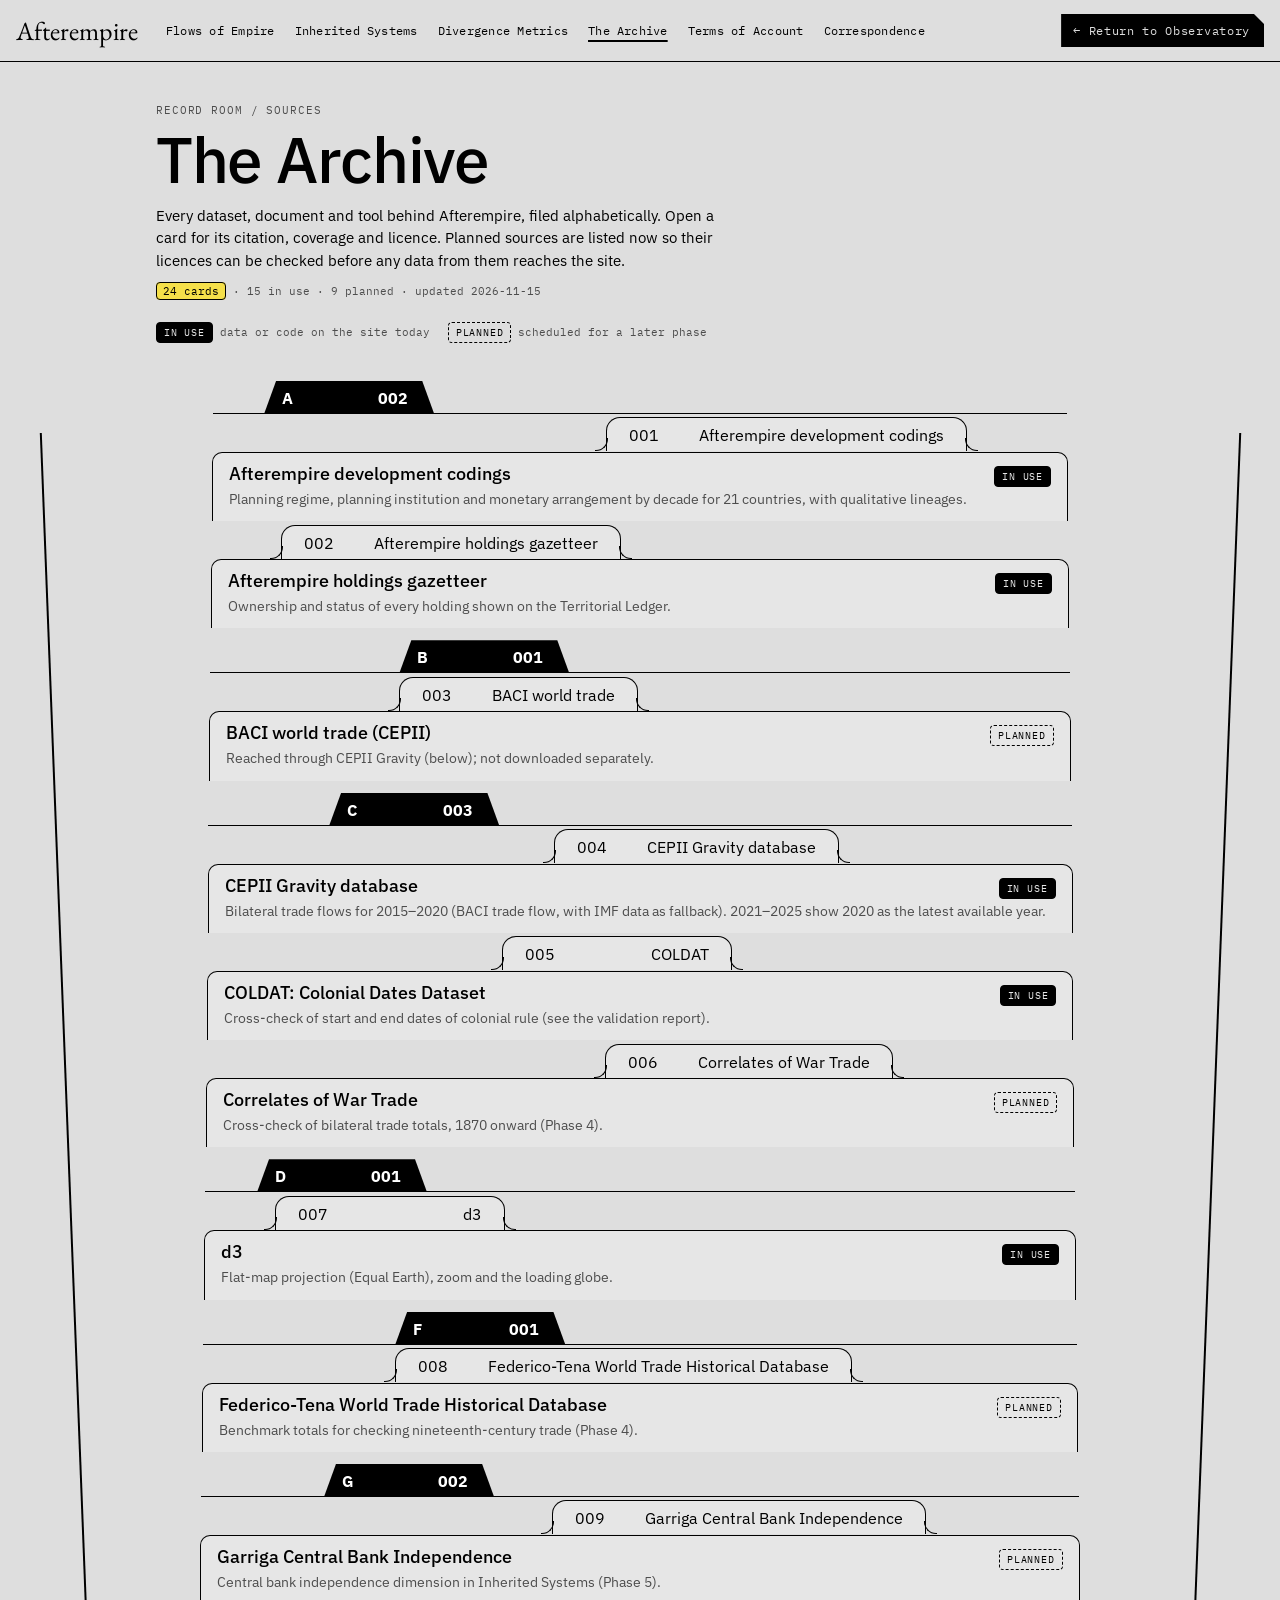
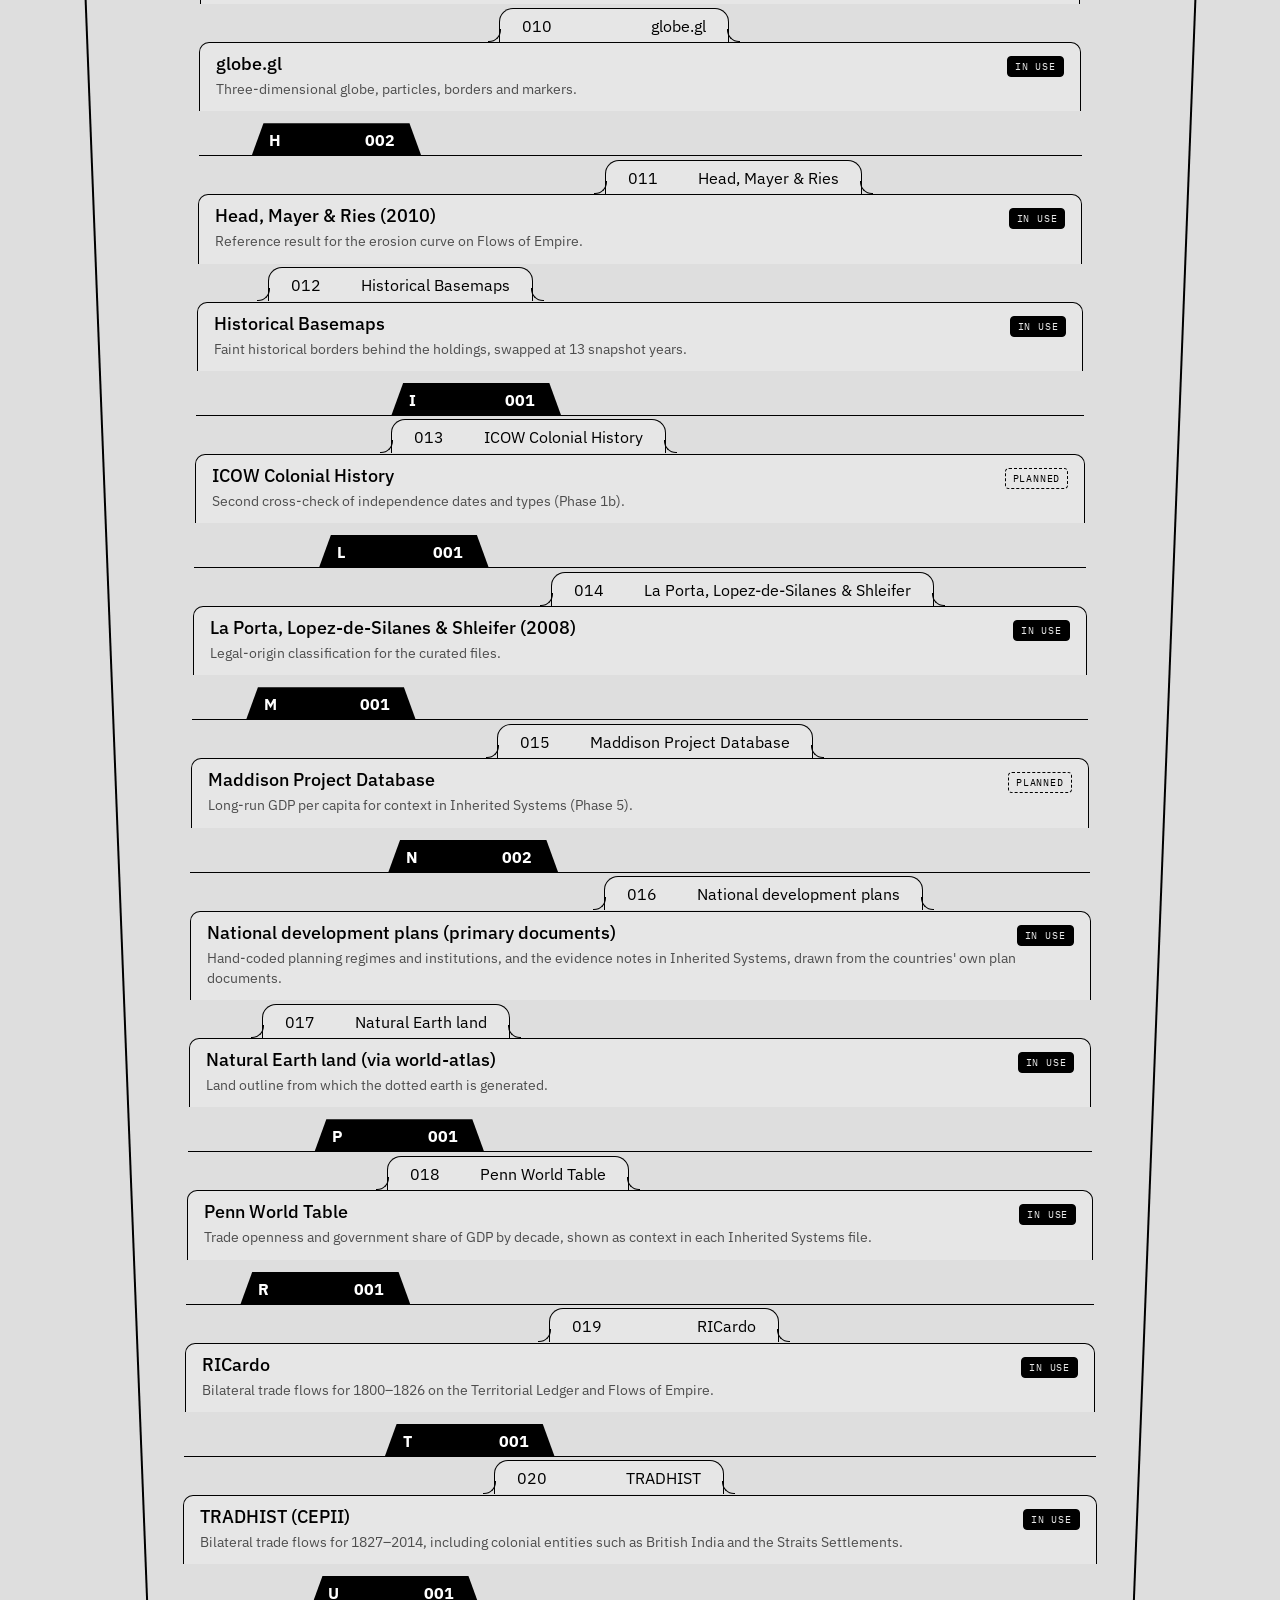
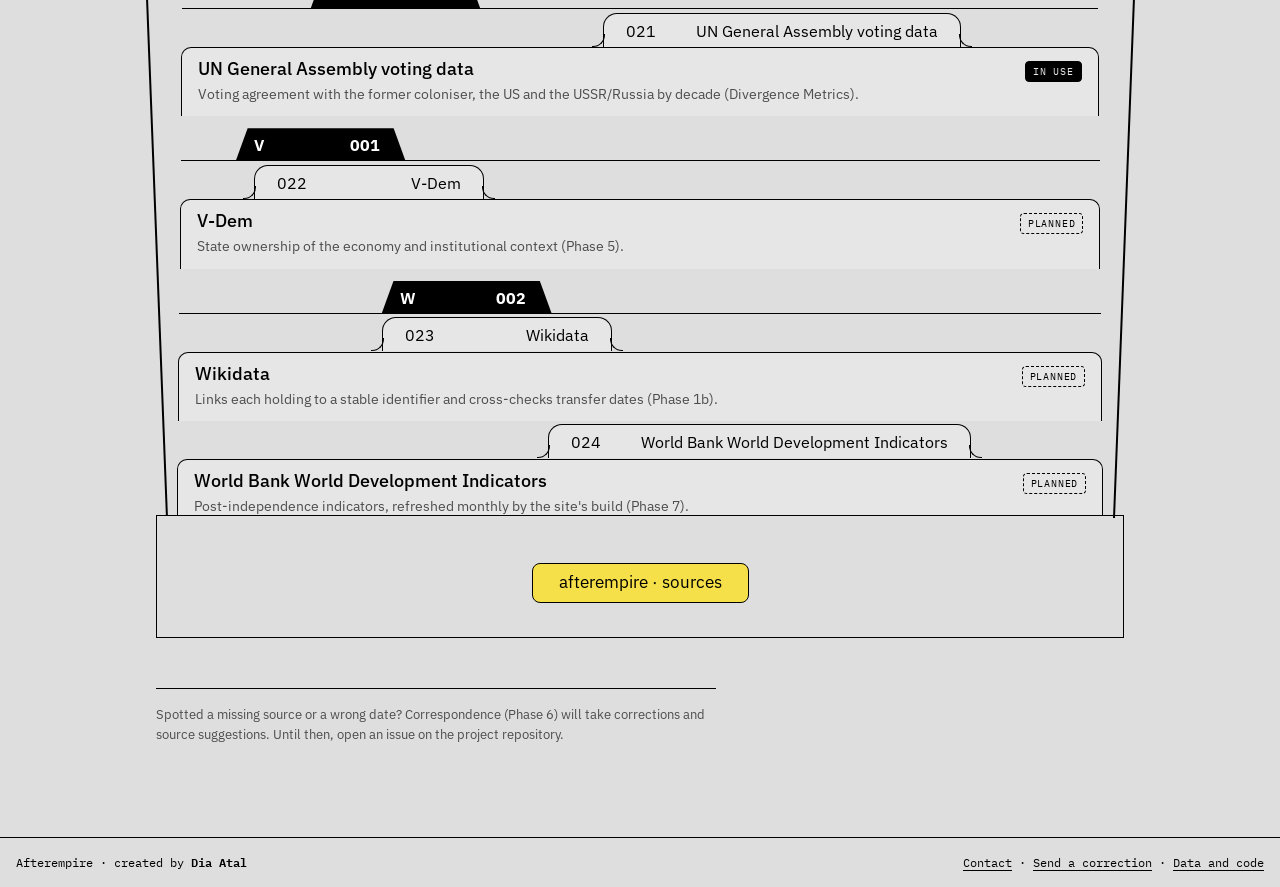
==== commit 55a65826: "Credit Dia Atal: shared footer on every page, Observatory credits, Terms byline, archive citations, " ====
--- a/site/archive.html
+++ b/site/archive.html
@@ -24,18 +24,18 @@
 <details class="card" style="--x:46%;--n:41;--i:1" id="src-01">
   <summary><div class="tab" aria-hidden="true"><span class="no">001</span><span>Afterempire development codings</span></div><h2>Afterempire development codings</h2><span class="chip use">In use</span><span class="use-line">Planning regime, planning institution and monetary arrangement by decade for 21 countries, with qualitative lineages.</span></summary>
   <div class="body"><dl>
-    <dt>Citation</dt><dd class="cite">Afterempire project (2026). data/curated/systems_codings.csv (review sheet) and data/curated/lineages.json. Drafted from the sources cited row by row; awaiting review.</dd>
+    <dt>Citation</dt><dd class="cite">Atal, D. (2026). Afterempire: data/curated/systems_codings.csv (review sheet) and data/curated/lineages.json. Drafted from the sources cited row by row; awaiting review.</dd>
     <dt>Coverage</dt><dd>1950s–2010s</dd>
-    <dt>Licence</dt><dd>To be decided by the project owner (CC BY 4.0 suggested).</dd>
+    <dt>Licence</dt><dd>To be decided by Dia Atal (CC BY 4.0 suggested).</dd>
     <dt>Link</dt><dd><a href="https://github.com/dia-quant/afterempire" target="_blank" rel="noopener">https://github.com/dia-quant/afterempire</a></dd>
   </dl></div>
 </details>
 <details class="card" style="--x:8%;--n:41;--i:2" id="src-02">
   <summary><div class="tab" aria-hidden="true"><span class="no">002</span><span>Afterempire holdings gazetteer</span></div><h2>Afterempire holdings gazetteer</h2><span class="chip use">In use</span><span class="use-line">Ownership and status of every holding shown on the Territorial Ledger.</span></summary>
   <div class="body"><dl>
-    <dt>Citation</dt><dd class="cite">Afterempire project (2026). Holdings gazetteer v0.1: data/curated/holdings.csv and periods.csv. 177 holdings, 638 control periods. Trade crosswalk: data/curated/trade_codes.csv.</dd>
+    <dt>Citation</dt><dd class="cite">Atal, D. (2026). Afterempire: Holdings gazetteer v0.1: data/curated/holdings.csv and periods.csv. 177 holdings, 638 control periods. Trade crosswalk: data/curated/trade_codes.csv.</dd>
     <dt>Coverage</dt><dd>1800–2025 · GBR, FRA, PRT, NLD and powers that took their holdings</dd>
-    <dt>Licence</dt><dd>To be decided by the project owner (CC BY 4.0 suggested).</dd>
+    <dt>Licence</dt><dd>To be decided by Dia Atal (CC BY 4.0 suggested).</dd>
     <dt>Link</dt><dd><a href="https://github.com/dia-quant/afterempire" target="_blank" rel="noopener">https://github.com/dia-quant/afterempire</a></dd>
   </dl></div>
 </details>
--- a/site/css/topbar.css
+++ b/site/css/topbar.css
@@ -27,3 +27,13 @@
   .topbar .tb-back { margin-left: 0; order: 3; }
   .topbar .tb-nav { order: 4; width: 100%; font-size: 11px; gap: 4px 14px; }
 }
+
+/* shared credit footer (uses the same per-page --tb-* tokens) */
+.sitefoot {
+  display: flex; flex-wrap: wrap; justify-content: space-between; gap: 6px 20px;
+  padding-block: 16px calc(16px + env(safe-area-inset-bottom, 0px)); padding-left: max(16px, env(safe-area-inset-left, 0px)); padding-right: max(16px, env(safe-area-inset-right, 0px));
+  border-top: 1px solid var(--tb-rule, currentColor); font-family: "IBM Plex Mono", ui-monospace, Menlo, monospace; font-size: 11.5px;
+  background: var(--tb-bg, transparent); color: var(--tb-fg, inherit);
+}
+.sitefoot b { font-weight: 600; }
+.sitefoot a { color: inherit; text-decoration: underline; text-underline-offset: 3px; }
--- a/site/css/recordroom.css
+++ b/site/css/recordroom.css
@@ -20,7 +20,7 @@
 body::before { content: ""; position: fixed; inset: 0 0 auto; height: env(safe-area-inset-top, 0px); z-index: 30; background: var(--stock); }
 a { color: inherit; }
 :focus-visible { outline: 2px solid var(--ink); outline-offset: 3px; }
-.topbar { --tb-bg: var(--stock); --tb-fg: var(--ink); --tb-dim: #5a5a5a; --tb-rule: var(--ink); --tb-btn-bg: var(--ink); --tb-btn-fg: var(--stock); --tb-accent: var(--ink); }
+.topbar, .sitefoot { --tb-bg: var(--stock); --tb-fg: var(--ink); --tb-dim: #5a5a5a; --tb-rule: var(--ink); --tb-btn-bg: var(--ink); --tb-btn-fg: var(--stock); --tb-accent: var(--ink); }
 
 .wrap {
   max-width: 1000px; margin: 0 auto;
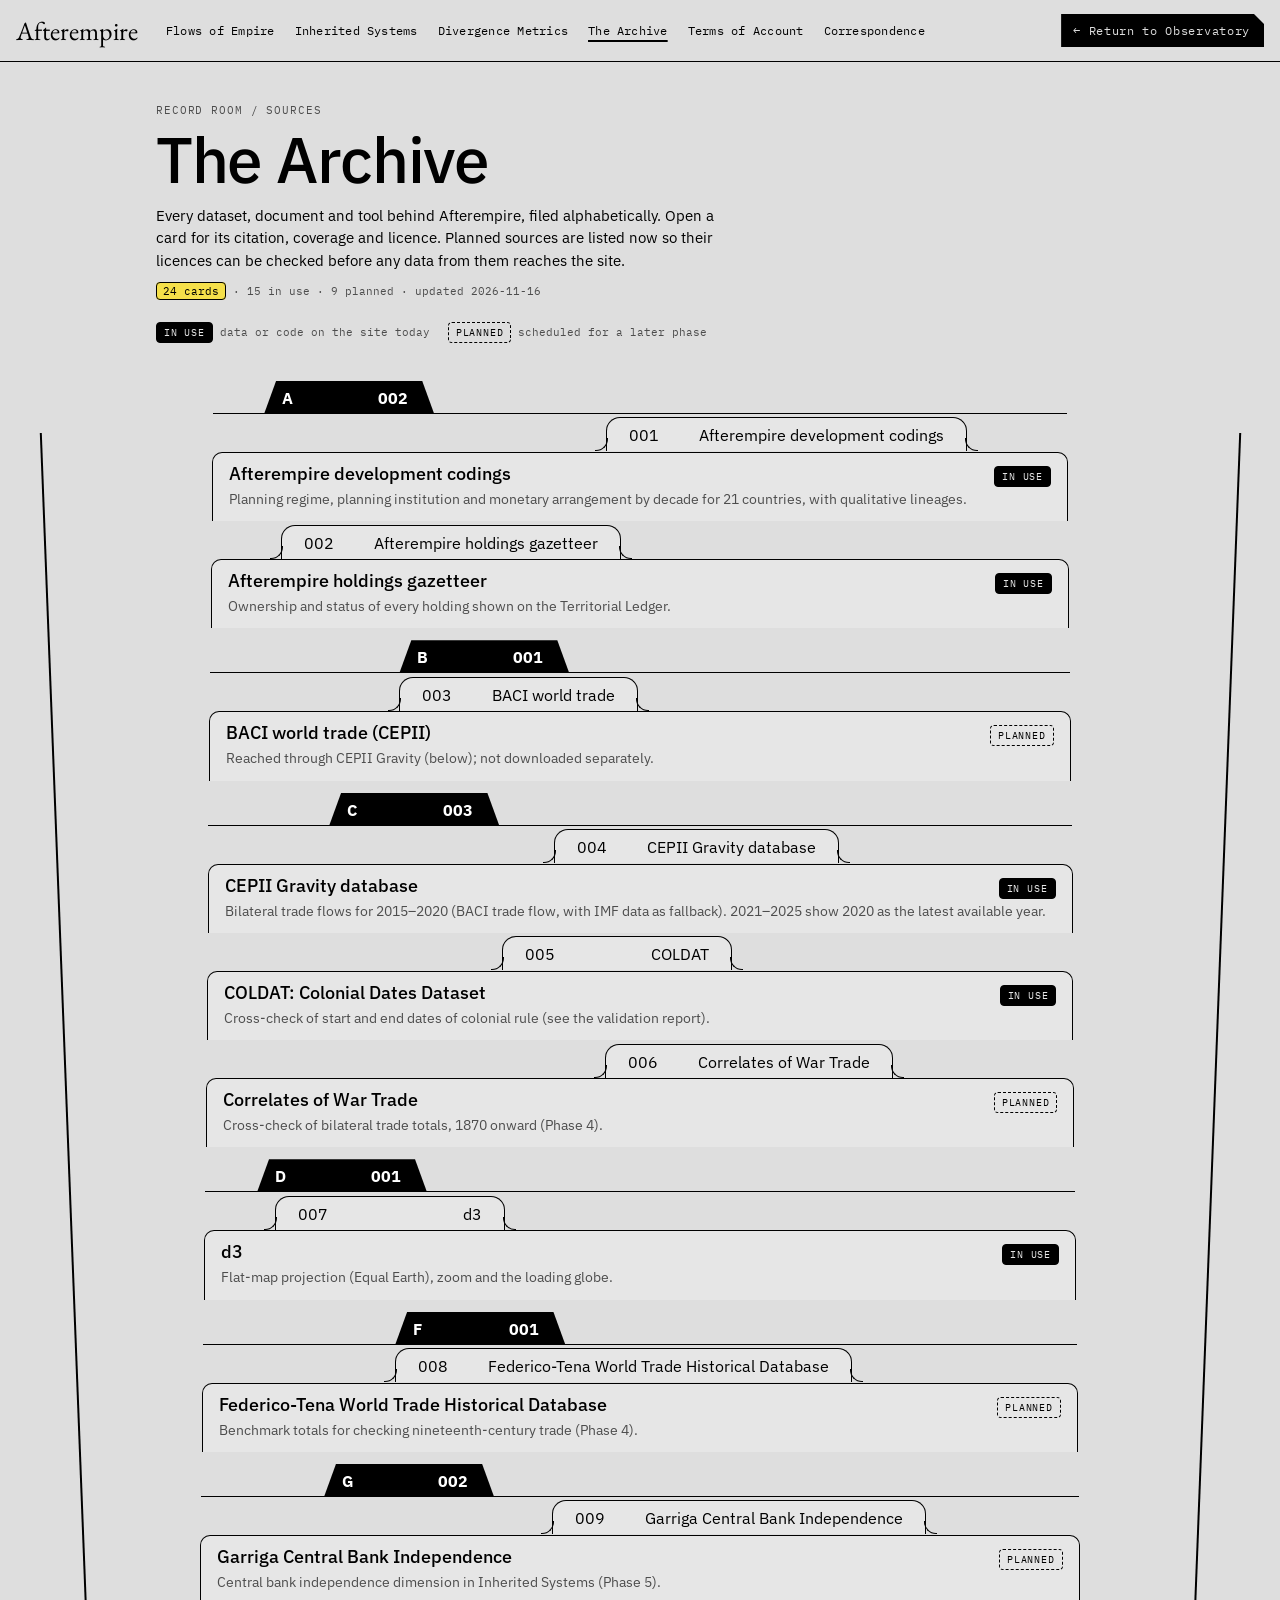
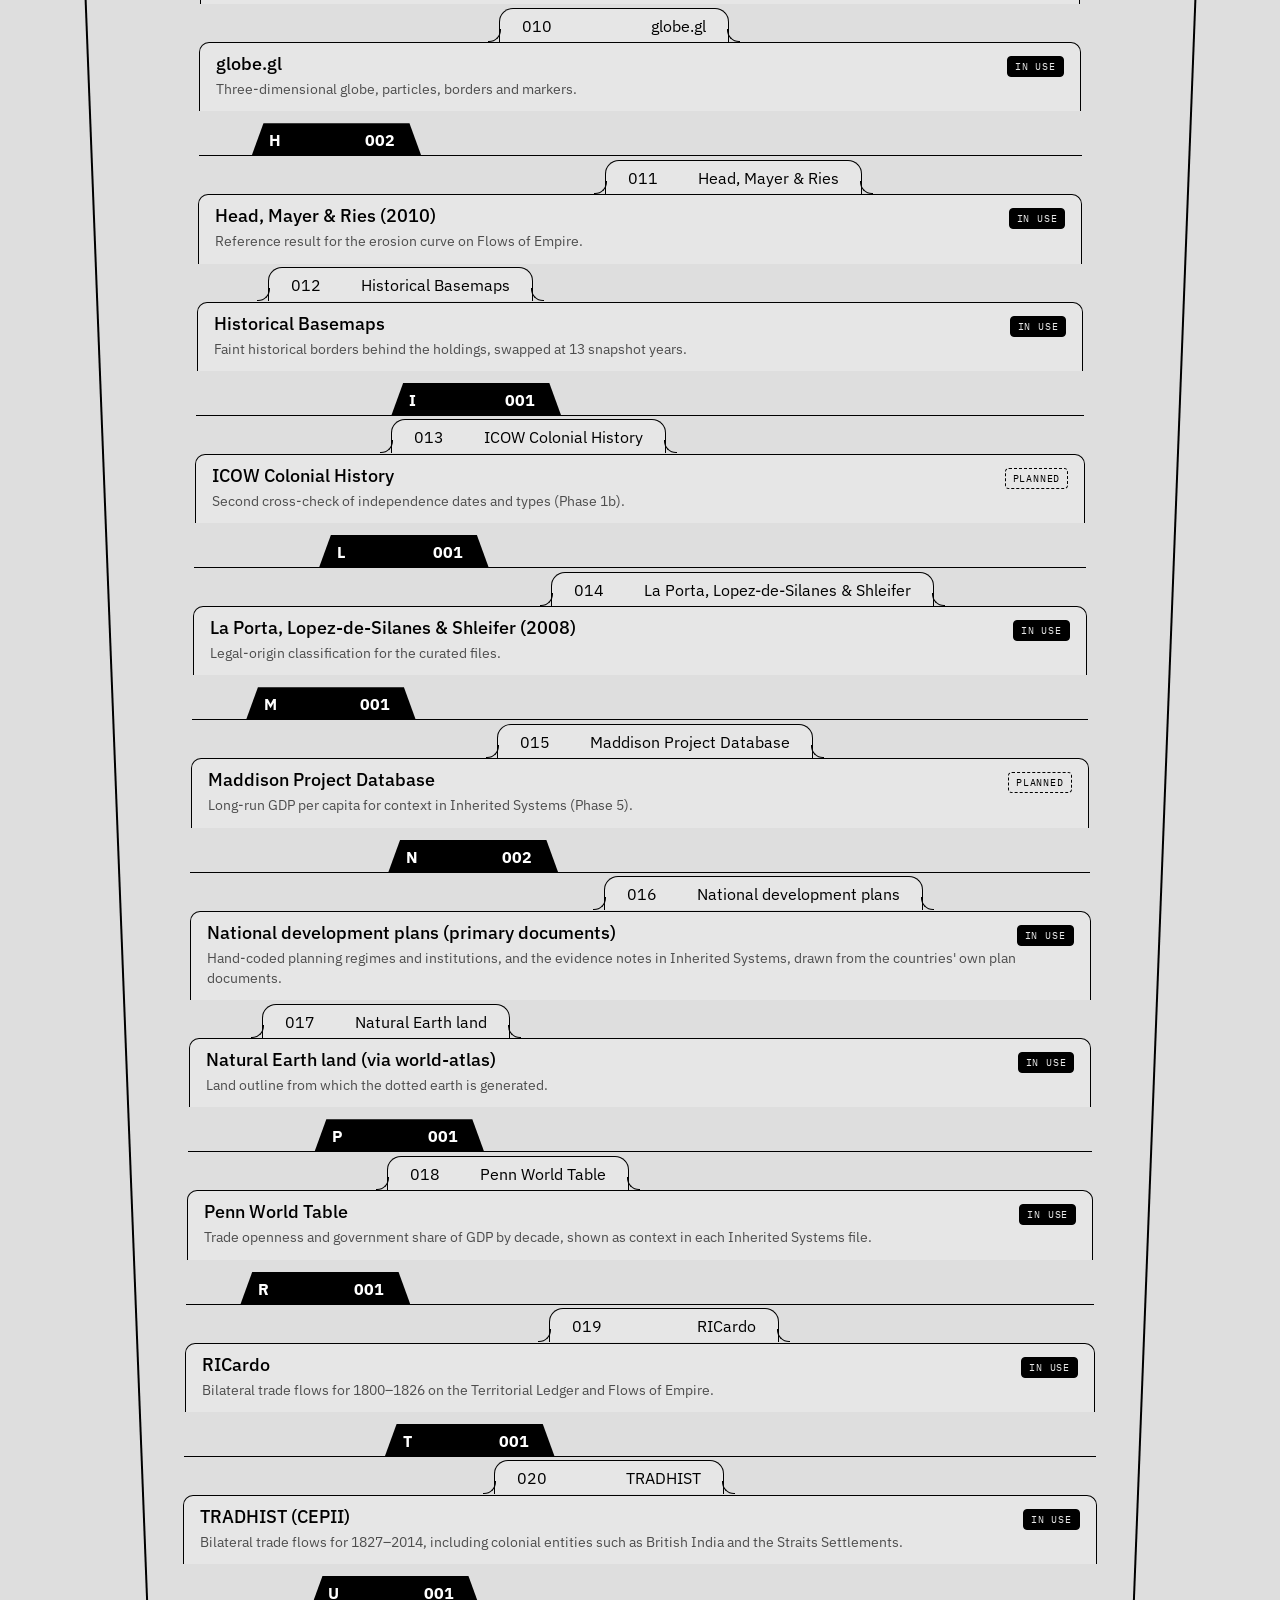
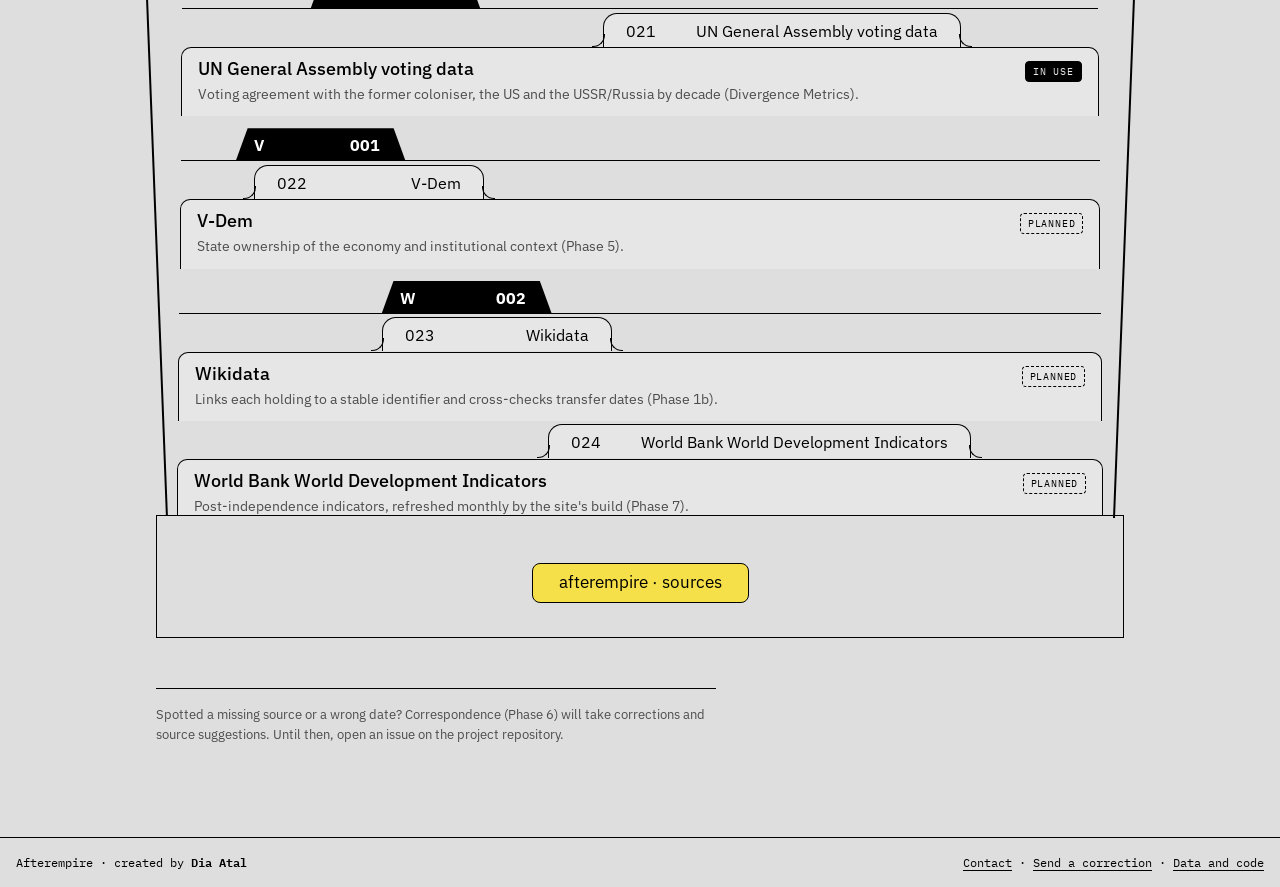
==== commit 8a8fdd29: "Licences for the v0.1.0 release: CC BY 4.0 data, MIT code, Zenodo metadata" ====
--- a/site/archive.html
+++ b/site/archive.html
@@ -17,7 +17,7 @@
   <div class="crumbs">RECORD ROOM / SOURCES</div>
   <h1>The Archive</h1>
   <p class="lede">Every dataset, document and tool behind Afterempire, filed alphabetically. Open a card for its citation, coverage and licence. Planned sources are listed now so their licences can be checked before any data from them reaches the site.</p>
-  <p class="stamp"><mark>24 cards</mark> · 15 in use · 9 planned · updated <span id="updated">2026-11-15</span></p>
+  <p class="stamp"><mark>24 cards</mark> · 15 in use · 9 planned · updated <span id="updated">2026-11-16</span></p>
   <div class="key"><span><span class="chip use">In use</span> data or code on the site today</span><span><span class="chip plan">Planned</span> scheduled for a later phase</span></div>
   <section class="drawer" aria-label="Source cards">
 <div class="divider" style="--x:6%;--n:41;--i:0" role="separator"><span><b>A</b><b>002</b></span></div>
@@ -26,7 +26,7 @@
   <div class="body"><dl>
     <dt>Citation</dt><dd class="cite">Atal, D. (2026). Afterempire: data/curated/systems_codings.csv (review sheet) and data/curated/lineages.json. Drafted from the sources cited row by row; awaiting review.</dd>
     <dt>Coverage</dt><dd>1950s–2010s</dd>
-    <dt>Licence</dt><dd>To be decided by Dia Atal (CC BY 4.0 suggested).</dd>
+    <dt>Licence</dt><dd>CC BY 4.0 (code under MIT).</dd>
     <dt>Link</dt><dd><a href="https://github.com/dia-quant/afterempire" target="_blank" rel="noopener">https://github.com/dia-quant/afterempire</a></dd>
   </dl></div>
 </details>
@@ -35,7 +35,7 @@
   <div class="body"><dl>
     <dt>Citation</dt><dd class="cite">Atal, D. (2026). Afterempire: Holdings gazetteer v0.1: data/curated/holdings.csv and periods.csv. 177 holdings, 638 control periods. Trade crosswalk: data/curated/trade_codes.csv.</dd>
     <dt>Coverage</dt><dd>1800–2025 · GBR, FRA, PRT, NLD and powers that took their holdings</dd>
-    <dt>Licence</dt><dd>To be decided by Dia Atal (CC BY 4.0 suggested).</dd>
+    <dt>Licence</dt><dd>CC BY 4.0 (code under MIT).</dd>
     <dt>Link</dt><dd><a href="https://github.com/dia-quant/afterempire" target="_blank" rel="noopener">https://github.com/dia-quant/afterempire</a></dd>
   </dl></div>
 </details>
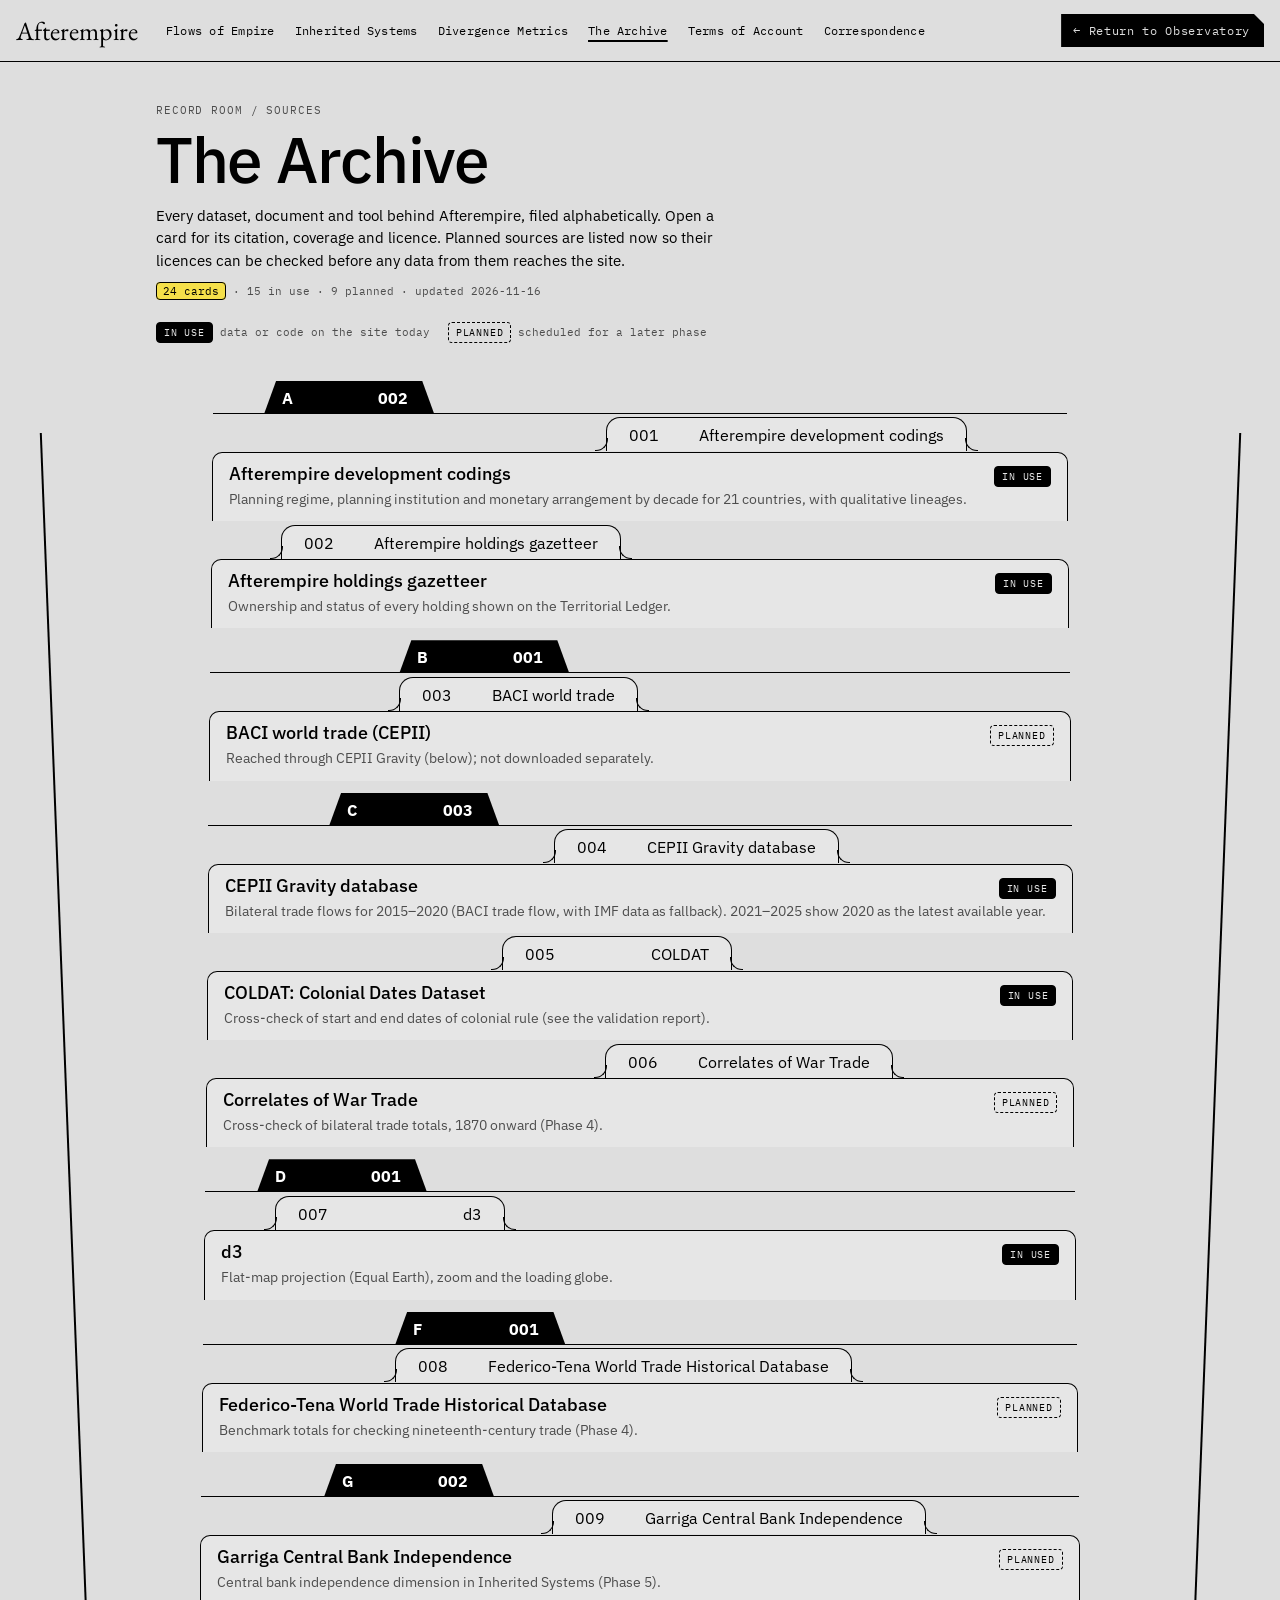
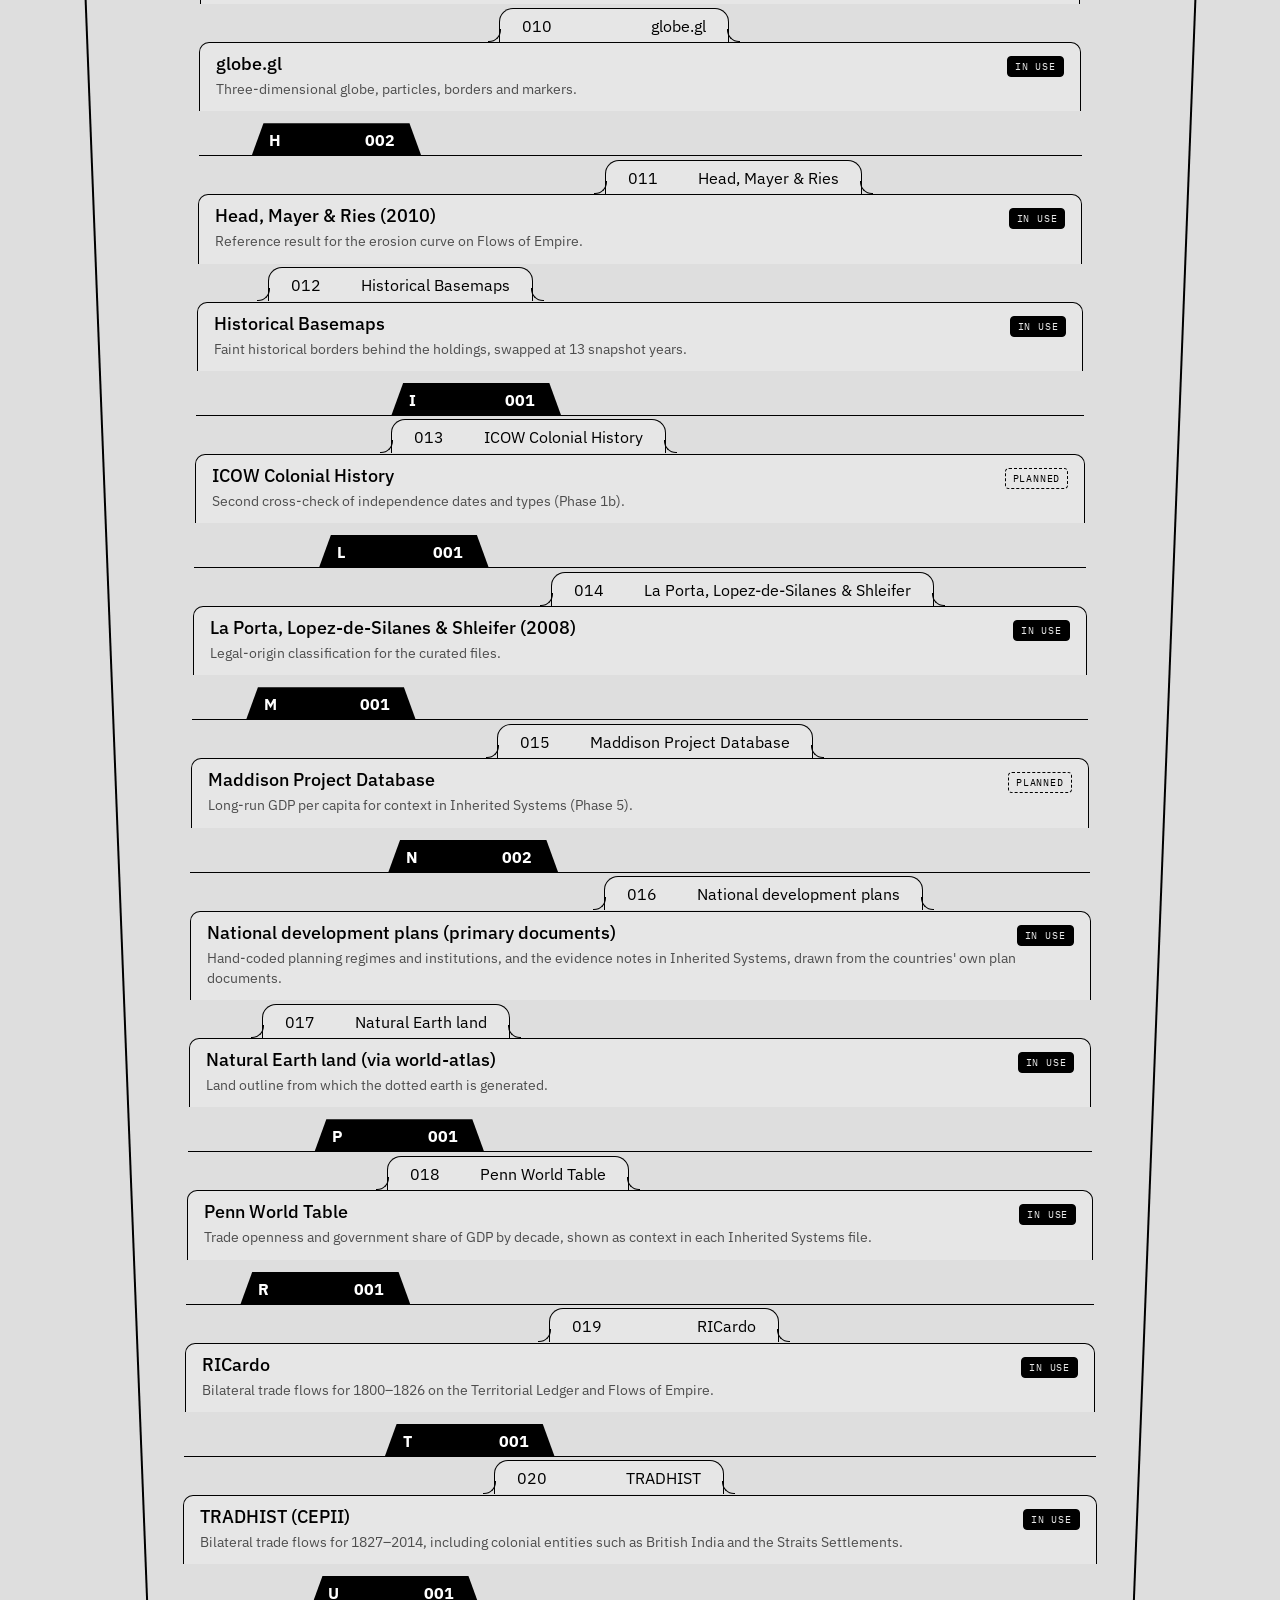
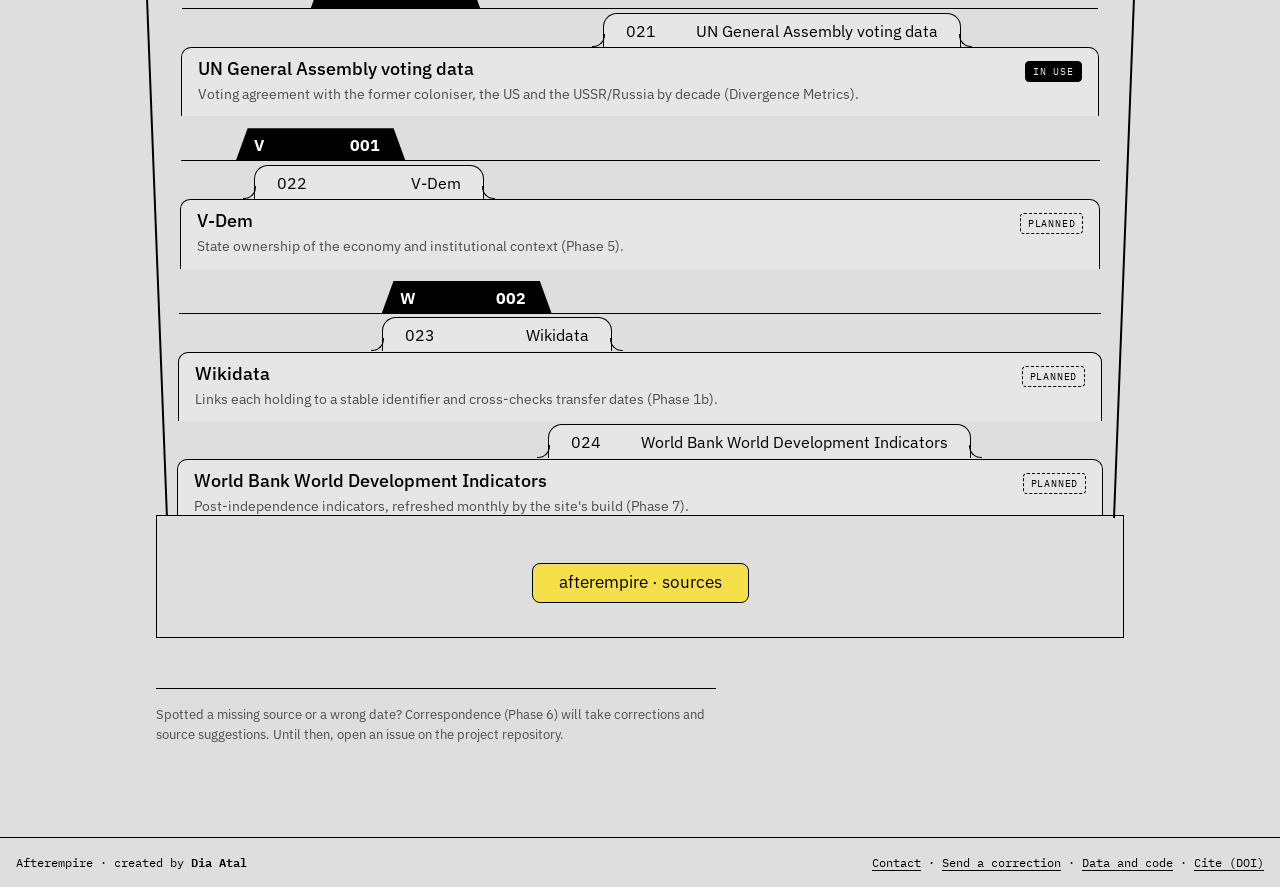
==== commit aa59c47f: "Add Zenodo DOI to README, citation file, site footer, Terms of Account and Archive" ====
--- a/site/archive.html
+++ b/site/archive.html
@@ -24,19 +24,19 @@
 <details class="card" style="--x:46%;--n:41;--i:1" id="src-01">
   <summary><div class="tab" aria-hidden="true"><span class="no">001</span><span>Afterempire development codings</span></div><h2>Afterempire development codings</h2><span class="chip use">In use</span><span class="use-line">Planning regime, planning institution and monetary arrangement by decade for 21 countries, with qualitative lineages.</span></summary>
   <div class="body"><dl>
-    <dt>Citation</dt><dd class="cite">Atal, D. (2026). Afterempire: data/curated/systems_codings.csv (review sheet) and data/curated/lineages.json. Drafted from the sources cited row by row; awaiting review.</dd>
+    <dt>Citation</dt><dd class="cite">Atal, D. (2026). Afterempire: data/curated/systems_codings.csv (review sheet) and data/curated/lineages.json. Drafted from the sources cited row by row; awaiting review. Zenodo, doi:10.5281/zenodo.24281902.</dd>
     <dt>Coverage</dt><dd>1950s–2010s</dd>
     <dt>Licence</dt><dd>CC BY 4.0 (code under MIT).</dd>
-    <dt>Link</dt><dd><a href="https://github.com/dia-quant/afterempire" target="_blank" rel="noopener">https://github.com/dia-quant/afterempire</a></dd>
+    <dt>Link</dt><dd><a href="https://doi.org/10.5281/zenodo.24281902" target="_blank" rel="noopener">https://doi.org/10.5281/zenodo.24281902</a></dd>
   </dl></div>
 </details>
 <details class="card" style="--x:8%;--n:41;--i:2" id="src-02">
   <summary><div class="tab" aria-hidden="true"><span class="no">002</span><span>Afterempire holdings gazetteer</span></div><h2>Afterempire holdings gazetteer</h2><span class="chip use">In use</span><span class="use-line">Ownership and status of every holding shown on the Territorial Ledger.</span></summary>
   <div class="body"><dl>
-    <dt>Citation</dt><dd class="cite">Atal, D. (2026). Afterempire: Holdings gazetteer v0.1: data/curated/holdings.csv and periods.csv. 177 holdings, 638 control periods. Trade crosswalk: data/curated/trade_codes.csv.</dd>
+    <dt>Citation</dt><dd class="cite">Atal, D. (2026). Afterempire: Holdings gazetteer v0.1: data/curated/holdings.csv and periods.csv. 177 holdings, 638 control periods. Trade crosswalk: data/curated/trade_codes.csv. Zenodo, doi:10.5281/zenodo.24281902.</dd>
     <dt>Coverage</dt><dd>1800–2025 · GBR, FRA, PRT, NLD and powers that took their holdings</dd>
     <dt>Licence</dt><dd>CC BY 4.0 (code under MIT).</dd>
-    <dt>Link</dt><dd><a href="https://github.com/dia-quant/afterempire" target="_blank" rel="noopener">https://github.com/dia-quant/afterempire</a></dd>
+    <dt>Link</dt><dd><a href="https://doi.org/10.5281/zenodo.24281902" target="_blank" rel="noopener">https://doi.org/10.5281/zenodo.24281902</a></dd>
   </dl></div>
 </details>
 <div class="divider" style="--x:22%;--n:41;--i:3" role="separator"><span><b>B</b><b>001</b></span></div>
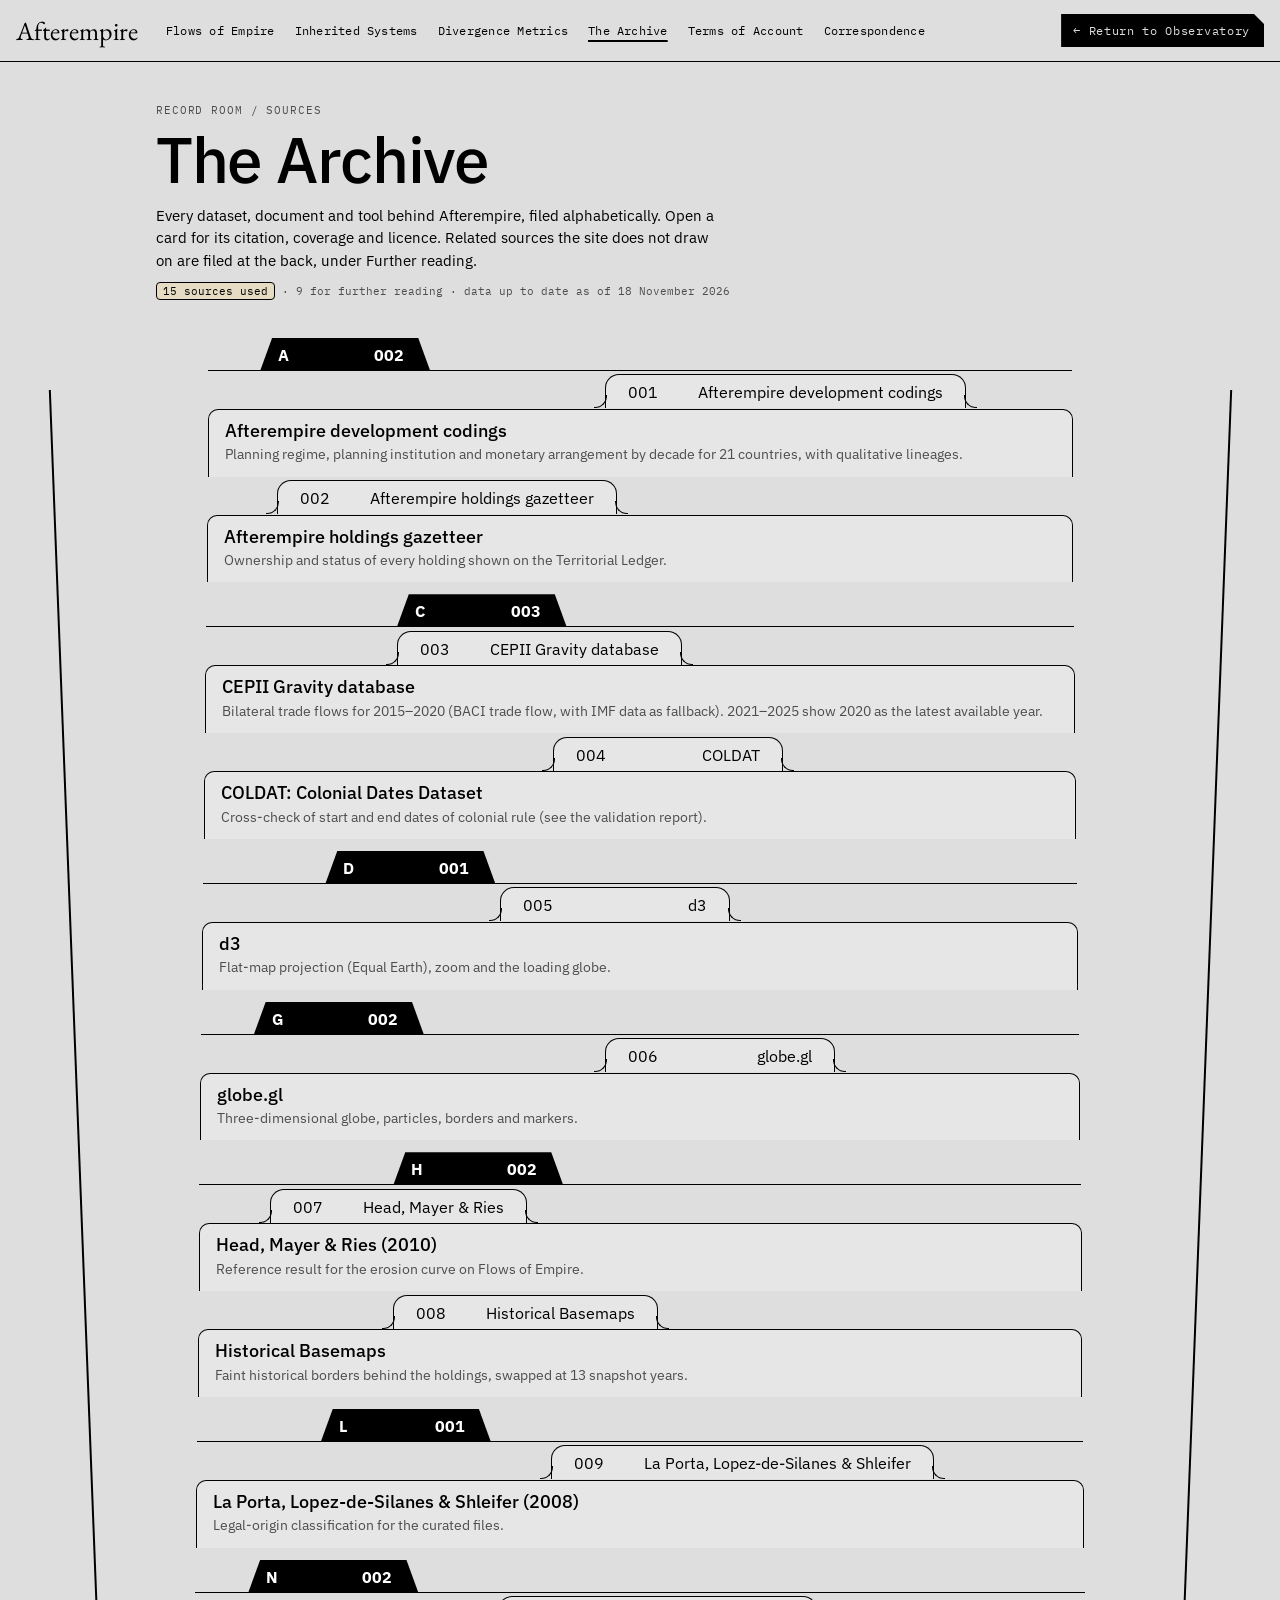
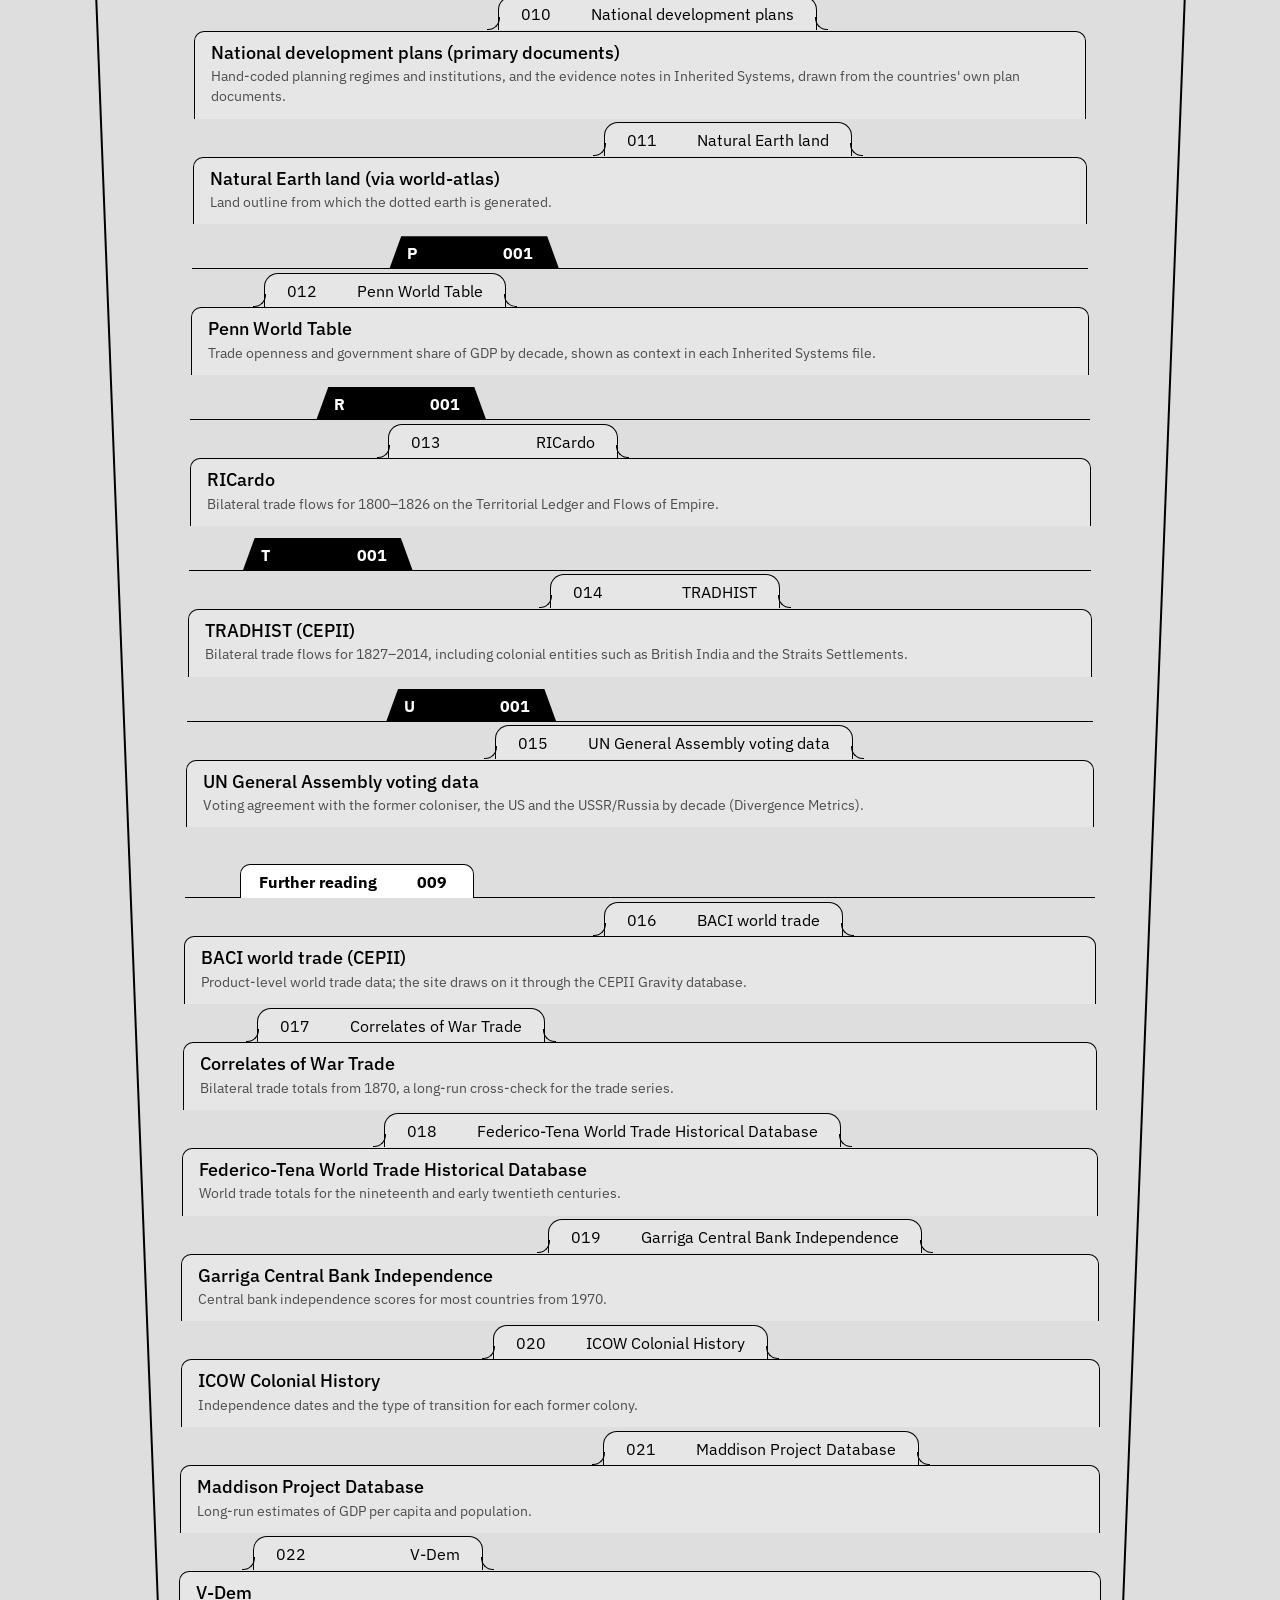
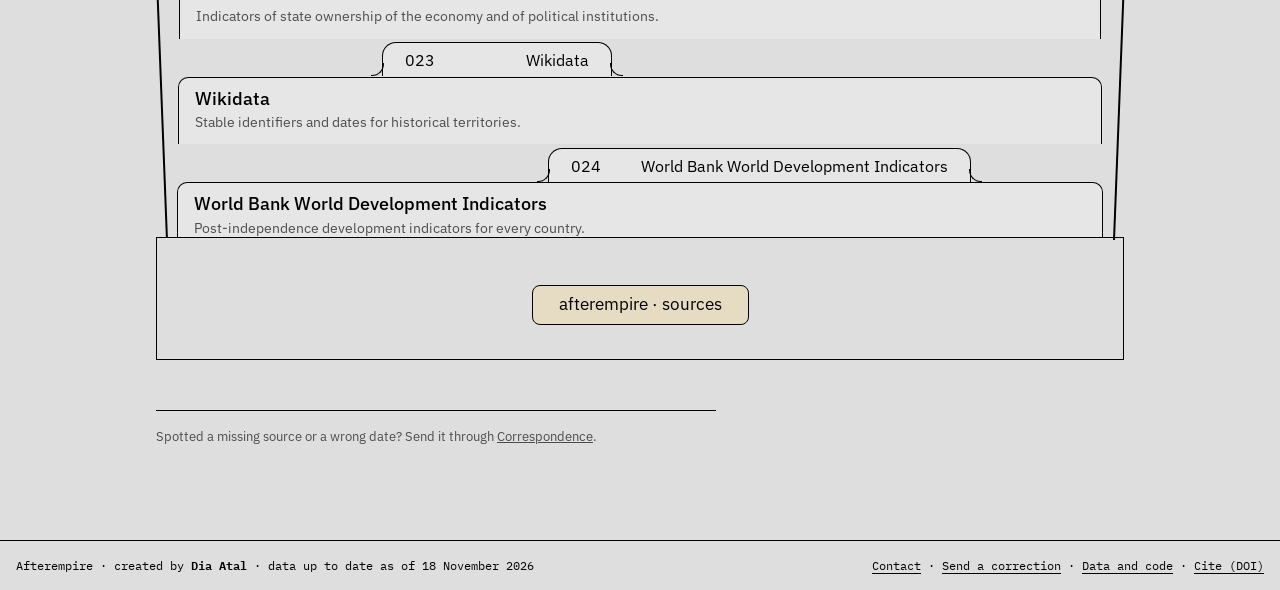
==== commit e26c4db2: "Refine the site: no phase or status labels, data-as-of dates, review disclaimers, Further reading sh" ====
--- a/site/archive.html
+++ b/site/archive.html
@@ -10,28 +10,28 @@
 <link rel="stylesheet" href="https://fonts.googleapis.com/css2?family=EB+Garamond:ital,wght@0,400;0,500;1,400&family=IBM+Plex+Mono:wght@400;500&family=IBM+Plex+Sans:wght@400;500;600&display=swap">
 <link rel="stylesheet" href="css/topbar.css">
 <link rel="stylesheet" href="css/recordroom.css">
+<link rel="stylesheet" href="css/casefile.css">
 </head>
 <body>
 <header class="topbar" data-page="archive"></header>
 <main class="wrap">
   <div class="crumbs">RECORD ROOM / SOURCES</div>
   <h1>The Archive</h1>
-  <p class="lede">Every dataset, document and tool behind Afterempire, filed alphabetically. Open a card for its citation, coverage and licence. Planned sources are listed now so their licences can be checked before any data from them reaches the site.</p>
-  <p class="stamp"><mark>24 cards</mark> · 15 in use · 9 planned · updated <span id="updated">2026-11-16</span></p>
-  <div class="key"><span><span class="chip use">In use</span> data or code on the site today</span><span><span class="chip plan">Planned</span> scheduled for a later phase</span></div>
+  <p class="lede">Every dataset, document and tool behind Afterempire, filed alphabetically. Open a card for its citation, coverage and licence. Related sources the site does not draw on are filed at the back, under Further reading.</p>
+  <p class="stamp"><mark>15 sources used</mark> · 9 for further reading · data up to date as of <span data-asof></span></p>
   <section class="drawer" aria-label="Source cards">
-<div class="divider" style="--x:6%;--n:41;--i:0" role="separator"><span><b>A</b><b>002</b></span></div>
-<details class="card" style="--x:46%;--n:41;--i:1" id="src-01">
-  <summary><div class="tab" aria-hidden="true"><span class="no">001</span><span>Afterempire development codings</span></div><h2>Afterempire development codings</h2><span class="chip use">In use</span><span class="use-line">Planning regime, planning institution and monetary arrangement by decade for 21 countries, with qualitative lineages.</span></summary>
-  <div class="body"><dl>
-    <dt>Citation</dt><dd class="cite">Atal, D. (2026). Afterempire: data/curated/systems_codings.csv (review sheet) and data/curated/lineages.json. Drafted from the sources cited row by row; awaiting review. Zenodo, doi:10.5281/zenodo.24281902.</dd>
+<div class="divider" style="--x:6%;--n:36;--i:0" role="separator"><span><b>A</b><b>002</b></span></div>
+<details class="card" style="--x:46%;--n:36;--i:1" id="src-01">
+  <summary><div class="tab" aria-hidden="true"><span class="no">001</span><span>Afterempire development codings</span></div><h2>Afterempire development codings</h2><span class="use-line">Planning regime, planning institution and monetary arrangement by decade for 21 countries, with qualitative lineages.</span></summary>
+  <div class="body"><dl>
+    <dt>Citation</dt><dd class="cite">Atal, D. (2026). Afterempire: data/curated/systems_codings.csv (review sheet) and data/curated/lineages.json. Drafted from the sources cited row by row. Zenodo, doi:10.5281/zenodo.24281902.</dd>
     <dt>Coverage</dt><dd>1950s–2010s</dd>
     <dt>Licence</dt><dd>CC BY 4.0 (code under MIT).</dd>
     <dt>Link</dt><dd><a href="https://doi.org/10.5281/zenodo.24281902" target="_blank" rel="noopener">https://doi.org/10.5281/zenodo.24281902</a></dd>
   </dl></div>
 </details>
-<details class="card" style="--x:8%;--n:41;--i:2" id="src-02">
-  <summary><div class="tab" aria-hidden="true"><span class="no">002</span><span>Afterempire holdings gazetteer</span></div><h2>Afterempire holdings gazetteer</h2><span class="chip use">In use</span><span class="use-line">Ownership and status of every holding shown on the Territorial Ledger.</span></summary>
+<details class="card" style="--x:8%;--n:36;--i:2" id="src-02">
+  <summary><div class="tab" aria-hidden="true"><span class="no">002</span><span>Afterempire holdings gazetteer</span></div><h2>Afterempire holdings gazetteer</h2><span class="use-line">Ownership and status of every holding shown on the Territorial Ledger.</span></summary>
   <div class="body"><dl>
     <dt>Citation</dt><dd class="cite">Atal, D. (2026). Afterempire: Holdings gazetteer v0.1: data/curated/holdings.csv and periods.csv. 177 holdings, 638 control periods. Trade crosswalk: data/curated/trade_codes.csv. Zenodo, doi:10.5281/zenodo.24281902.</dd>
     <dt>Coverage</dt><dd>1800–2025 · GBR, FRA, PRT, NLD and powers that took their holdings</dd>
@@ -39,19 +39,9 @@
     <dt>Link</dt><dd><a href="https://doi.org/10.5281/zenodo.24281902" target="_blank" rel="noopener">https://doi.org/10.5281/zenodo.24281902</a></dd>
   </dl></div>
 </details>
-<div class="divider" style="--x:22%;--n:41;--i:3" role="separator"><span><b>B</b><b>001</b></span></div>
-<details class="card" style="--x:22%;--n:41;--i:4" id="src-03">
-  <summary><div class="tab" aria-hidden="true"><span class="no">003</span><span>BACI world trade</span></div><h2>BACI world trade (CEPII)</h2><span class="chip plan">Planned</span><span class="use-line">Reached through CEPII Gravity (below); not downloaded separately.</span></summary>
-  <div class="body"><dl>
-    <dt>Citation</dt><dd class="cite">Gaulier, G. and Zignago, S. (2010). BACI: International Trade Database at the Product-Level. CEPII Working Paper 2010-23.</dd>
-    <dt>Coverage</dt><dd>1995–present</dd>
-    <dt>Licence</dt><dd>To be checked before use.</dd>
-    <dt>Link</dt><dd><a href="https://www.cepii.fr/" target="_blank" rel="noopener">https://www.cepii.fr/</a></dd>
-  </dl></div>
-</details>
-<div class="divider" style="--x:14%;--n:41;--i:5" role="separator"><span><b>C</b><b>003</b></span></div>
-<details class="card" style="--x:40%;--n:41;--i:6" id="src-04">
-  <summary><div class="tab" aria-hidden="true"><span class="no">004</span><span>CEPII Gravity database</span></div><h2>CEPII Gravity database</h2><span class="chip use">In use</span><span class="use-line">Bilateral trade flows for 2015–2020 (BACI trade flow, with IMF data as fallback). 2021–2025 show 2020 as the latest available year.</span></summary>
+<div class="divider" style="--x:22%;--n:36;--i:3" role="separator"><span><b>C</b><b>003</b></span></div>
+<details class="card" style="--x:22%;--n:36;--i:4" id="src-03">
+  <summary><div class="tab" aria-hidden="true"><span class="no">003</span><span>CEPII Gravity database</span></div><h2>CEPII Gravity database</h2><span class="use-line">Bilateral trade flows for 2015–2020 (BACI trade flow, with IMF data as fallback). 2021–2025 show 2020 as the latest available year.</span></summary>
   <div class="body"><dl>
     <dt>Citation</dt><dd class="cite">Conte, M., Cotterlaz, P. and Mayer, T. (2022). The CEPII Gravity Database. CEPII Working Paper 2022-05. Version V202211.</dd>
     <dt>Coverage</dt><dd>1948–2020 (used for 2015–2020)</dd>
@@ -59,8 +49,8 @@
     <dt>Link</dt><dd><a href="https://www.cepii.fr/CEPII/en/bdd_modele/bdd_modele_item.asp?id=8" target="_blank" rel="noopener">https://www.cepii.fr/CEPII/en/bdd_modele/bdd_modele_item.asp?id=8</a></dd>
   </dl></div>
 </details>
-<details class="card" style="--x:34%;--n:41;--i:7" id="src-05">
-  <summary><div class="tab" aria-hidden="true"><span class="no">005</span><span>COLDAT</span></div><h2>COLDAT: Colonial Dates Dataset</h2><span class="chip use">In use</span><span class="use-line">Cross-check of start and end dates of colonial rule (see the validation report).</span></summary>
+<details class="card" style="--x:40%;--n:36;--i:5" id="src-04">
+  <summary><div class="tab" aria-hidden="true"><span class="no">004</span><span>COLDAT</span></div><h2>COLDAT: Colonial Dates Dataset</h2><span class="use-line">Cross-check of start and end dates of colonial rule (see the validation report).</span></summary>
   <div class="body"><dl>
     <dt>Citation</dt><dd class="cite">Becker, B. (2019). Introducing COLDAT: The Colonial Dates Dataset. Harvard Dataverse. doi:10.7910/DVN/T9SDEW.</dd>
     <dt>Coverage</dt><dd>Eight European empires, country level</dd>
@@ -68,18 +58,9 @@
     <dt>Link</dt><dd><a href="https://doi.org/10.7910/DVN/T9SDEW" target="_blank" rel="noopener">https://doi.org/10.7910/DVN/T9SDEW</a></dd>
   </dl></div>
 </details>
-<details class="card" style="--x:46%;--n:41;--i:8" id="src-06">
-  <summary><div class="tab" aria-hidden="true"><span class="no">006</span><span>Correlates of War Trade</span></div><h2>Correlates of War Trade</h2><span class="chip plan">Planned</span><span class="use-line">Cross-check of bilateral trade totals, 1870 onward (Phase 4).</span></summary>
-  <div class="body"><dl>
-    <dt>Citation</dt><dd class="cite">Barbieri, K. and Keshk, O. Correlates of War Project Trade Data Set, version 4.</dd>
-    <dt>Coverage</dt><dd>1870–2014</dd>
-    <dt>Licence</dt><dd>To be checked before use.</dd>
-    <dt>Link</dt><dd><a href="https://correlatesofwar.org/" target="_blank" rel="noopener">https://correlatesofwar.org/</a></dd>
-  </dl></div>
-</details>
-<div class="divider" style="--x:6%;--n:41;--i:9" role="separator"><span><b>D</b><b>001</b></span></div>
-<details class="card" style="--x:8%;--n:41;--i:10" id="src-07">
-  <summary><div class="tab" aria-hidden="true"><span class="no">007</span><span>d3</span></div><h2>d3</h2><span class="chip use">In use</span><span class="use-line">Flat-map projection (Equal Earth), zoom and the loading globe.</span></summary>
+<div class="divider" style="--x:14%;--n:36;--i:6" role="separator"><span><b>D</b><b>001</b></span></div>
+<details class="card" style="--x:34%;--n:36;--i:7" id="src-05">
+  <summary><div class="tab" aria-hidden="true"><span class="no">005</span><span>d3</span></div><h2>d3</h2><span class="use-line">Flat-map projection (Equal Earth), zoom and the loading globe.</span></summary>
   <div class="body"><dl>
     <dt>Citation</dt><dd class="cite">Bostock, M. et al. D3: Data-Driven Documents, version 7.9.0.</dd>
     <dt>Coverage</dt><dd>Software</dd>
@@ -87,28 +68,9 @@
     <dt>Link</dt><dd><a href="https://d3js.org/" target="_blank" rel="noopener">https://d3js.org/</a></dd>
   </dl></div>
 </details>
-<div class="divider" style="--x:22%;--n:41;--i:11" role="separator"><span><b>F</b><b>001</b></span></div>
-<details class="card" style="--x:22%;--n:41;--i:12" id="src-08">
-  <summary><div class="tab" aria-hidden="true"><span class="no">008</span><span>Federico-Tena World Trade Historical Database</span></div><h2>Federico-Tena World Trade Historical Database</h2><span class="chip plan">Planned</span><span class="use-line">Benchmark totals for checking nineteenth-century trade (Phase 4).</span></summary>
-  <div class="body"><dl>
-    <dt>Citation</dt><dd class="cite">Federico, G. and Tena-Junguito, A. (2016). World Trade Historical Database.</dd>
-    <dt>Coverage</dt><dd>1800–1938</dd>
-    <dt>Licence</dt><dd>To be checked before use.</dd>
-    <dt>Link</dt><dd>To be added once the source is retrieved.</dd>
-  </dl></div>
-</details>
-<div class="divider" style="--x:14%;--n:41;--i:13" role="separator"><span><b>G</b><b>002</b></span></div>
-<details class="card" style="--x:40%;--n:41;--i:14" id="src-09">
-  <summary><div class="tab" aria-hidden="true"><span class="no">009</span><span>Garriga Central Bank Independence</span></div><h2>Garriga Central Bank Independence</h2><span class="chip plan">Planned</span><span class="use-line">Central bank independence dimension in Inherited Systems (Phase 5).</span></summary>
-  <div class="body"><dl>
-    <dt>Citation</dt><dd class="cite">Garriga, A. C. (2016). Central Bank Independence in the World: A New Data Set. International Interactions 42(5).</dd>
-    <dt>Coverage</dt><dd>1970–2023</dd>
-    <dt>Licence</dt><dd>To be checked before use.</dd>
-    <dt>Link</dt><dd>To be added once the source is retrieved.</dd>
-  </dl></div>
-</details>
-<details class="card" style="--x:34%;--n:41;--i:15" id="src-10">
-  <summary><div class="tab" aria-hidden="true"><span class="no">010</span><span>globe.gl</span></div><h2>globe.gl</h2><span class="chip use">In use</span><span class="use-line">Three-dimensional globe, particles, borders and markers.</span></summary>
+<div class="divider" style="--x:6%;--n:36;--i:8" role="separator"><span><b>G</b><b>002</b></span></div>
+<details class="card" style="--x:46%;--n:36;--i:9" id="src-06">
+  <summary><div class="tab" aria-hidden="true"><span class="no">006</span><span>globe.gl</span></div><h2>globe.gl</h2><span class="use-line">Three-dimensional globe, particles, borders and markers.</span></summary>
   <div class="body"><dl>
     <dt>Citation</dt><dd class="cite">Asturiano, V. globe.gl, version 2.45.3.</dd>
     <dt>Coverage</dt><dd>Software</dd>
@@ -116,9 +78,9 @@
     <dt>Link</dt><dd><a href="https://globe.gl/" target="_blank" rel="noopener">https://globe.gl/</a></dd>
   </dl></div>
 </details>
-<div class="divider" style="--x:6%;--n:41;--i:16" role="separator"><span><b>H</b><b>002</b></span></div>
-<details class="card" style="--x:46%;--n:41;--i:17" id="src-11">
-  <summary><div class="tab" aria-hidden="true"><span class="no">011</span><span>Head, Mayer &amp; Ries</span></div><h2>Head, Mayer &amp; Ries (2010)</h2><span class="chip use">In use</span><span class="use-line">Reference result for the erosion curve on Flows of Empire.</span></summary>
+<div class="divider" style="--x:22%;--n:36;--i:10" role="separator"><span><b>H</b><b>002</b></span></div>
+<details class="card" style="--x:8%;--n:36;--i:11" id="src-07">
+  <summary><div class="tab" aria-hidden="true"><span class="no">007</span><span>Head, Mayer &amp; Ries</span></div><h2>Head, Mayer &amp; Ries (2010)</h2><span class="use-line">Reference result for the erosion curve on Flows of Empire.</span></summary>
   <div class="body"><dl>
     <dt>Citation</dt><dd class="cite">Head, K., Mayer, T. and Ries, J. (2010). The erosion of colonial trade linkages after independence. Journal of International Economics 81(1), 1–14.</dd>
     <dt>Coverage</dt><dd>Literature</dd>
@@ -126,8 +88,8 @@
     <dt>Link</dt><dd><a href="https://doi.org/10.1016/j.jinteco.2010.01.002" target="_blank" rel="noopener">https://doi.org/10.1016/j.jinteco.2010.01.002</a></dd>
   </dl></div>
 </details>
-<details class="card" style="--x:8%;--n:41;--i:18" id="src-12">
-  <summary><div class="tab" aria-hidden="true"><span class="no">012</span><span>Historical Basemaps</span></div><h2>Historical Basemaps</h2><span class="chip use">In use</span><span class="use-line">Faint historical borders behind the holdings, swapped at 13 snapshot years.</span></summary>
+<details class="card" style="--x:22%;--n:36;--i:12" id="src-08">
+  <summary><div class="tab" aria-hidden="true"><span class="no">008</span><span>Historical Basemaps</span></div><h2>Historical Basemaps</h2><span class="use-line">Faint historical borders behind the holdings, swapped at 13 snapshot years.</span></summary>
   <div class="body"><dl>
     <dt>Citation</dt><dd class="cite">Ourednik, A. historical-basemaps: world borders through history. GitHub repository.</dd>
     <dt>Coverage</dt><dd>Snapshots 1800, 1815, 1880 … 2010</dd>
@@ -135,19 +97,9 @@
     <dt>Link</dt><dd><a href="https://github.com/aourednik/historical-basemaps" target="_blank" rel="noopener">https://github.com/aourednik/historical-basemaps</a></dd>
   </dl></div>
 </details>
-<div class="divider" style="--x:22%;--n:41;--i:19" role="separator"><span><b>I</b><b>001</b></span></div>
-<details class="card" style="--x:22%;--n:41;--i:20" id="src-13">
-  <summary><div class="tab" aria-hidden="true"><span class="no">013</span><span>ICOW Colonial History</span></div><h2>ICOW Colonial History</h2><span class="chip plan">Planned</span><span class="use-line">Second cross-check of independence dates and types (Phase 1b).</span></summary>
-  <div class="body"><dl>
-    <dt>Citation</dt><dd class="cite">Hensel, P. R. ICOW Colonial History Data Set, version 1.1.</dd>
-    <dt>Coverage</dt><dd>Country level</dd>
-    <dt>Licence</dt><dd>To be checked before use.</dd>
-    <dt>Link</dt><dd><a href="https://www.paulhensel.org/icowcol.html" target="_blank" rel="noopener">https://www.paulhensel.org/icowcol.html</a></dd>
-  </dl></div>
-</details>
-<div class="divider" style="--x:14%;--n:41;--i:21" role="separator"><span><b>L</b><b>001</b></span></div>
-<details class="card" style="--x:40%;--n:41;--i:22" id="src-14">
-  <summary><div class="tab" aria-hidden="true"><span class="no">014</span><span>La Porta, Lopez-de-Silanes &amp; Shleifer</span></div><h2>La Porta, Lopez-de-Silanes &amp; Shleifer (2008)</h2><span class="chip use">In use</span><span class="use-line">Legal-origin classification for the curated files.</span></summary>
+<div class="divider" style="--x:14%;--n:36;--i:13" role="separator"><span><b>L</b><b>001</b></span></div>
+<details class="card" style="--x:40%;--n:36;--i:14" id="src-09">
+  <summary><div class="tab" aria-hidden="true"><span class="no">009</span><span>La Porta, Lopez-de-Silanes &amp; Shleifer</span></div><h2>La Porta, Lopez-de-Silanes &amp; Shleifer (2008)</h2><span class="use-line">Legal-origin classification for the curated files.</span></summary>
   <div class="body"><dl>
     <dt>Citation</dt><dd class="cite">La Porta, R., Lopez-de-Silanes, F. and Shleifer, A. (2008). The Economic Consequences of Legal Origins. Journal of Economic Literature 46(2), 285–332.</dd>
     <dt>Coverage</dt><dd>Literature</dd>
@@ -155,19 +107,9 @@
     <dt>Link</dt><dd><a href="https://doi.org/10.1257/jel.46.2.285" target="_blank" rel="noopener">https://doi.org/10.1257/jel.46.2.285</a></dd>
   </dl></div>
 </details>
-<div class="divider" style="--x:6%;--n:41;--i:23" role="separator"><span><b>M</b><b>001</b></span></div>
-<details class="card" style="--x:34%;--n:41;--i:24" id="src-15">
-  <summary><div class="tab" aria-hidden="true"><span class="no">015</span><span>Maddison Project Database</span></div><h2>Maddison Project Database</h2><span class="chip plan">Planned</span><span class="use-line">Long-run GDP per capita for context in Inherited Systems (Phase 5).</span></summary>
-  <div class="body"><dl>
-    <dt>Citation</dt><dd class="cite">Bolt, J. and van Zanden, J. L. (2024). Maddison style estimates of the evolution of the world economy. Maddison Project Database 2023.</dd>
-    <dt>Coverage</dt><dd>Pre-1800 to 2022</dd>
-    <dt>Licence</dt><dd>To be checked before use.</dd>
-    <dt>Link</dt><dd><a href="https://www.rug.nl/ggdc/historicaldevelopment/maddison/" target="_blank" rel="noopener">https://www.rug.nl/ggdc/historicaldevelopment/maddison/</a></dd>
-  </dl></div>
-</details>
-<div class="divider" style="--x:22%;--n:41;--i:25" role="separator"><span><b>N</b><b>002</b></span></div>
-<details class="card" style="--x:46%;--n:41;--i:26" id="src-16">
-  <summary><div class="tab" aria-hidden="true"><span class="no">016</span><span>National development plans</span></div><h2>National development plans (primary documents)</h2><span class="chip use">In use</span><span class="use-line">Hand-coded planning regimes and institutions, and the evidence notes in Inherited Systems, drawn from the countries&#x27; own plan documents.</span></summary>
+<div class="divider" style="--x:6%;--n:36;--i:15" role="separator"><span><b>N</b><b>002</b></span></div>
+<details class="card" style="--x:34%;--n:36;--i:16" id="src-10">
+  <summary><div class="tab" aria-hidden="true"><span class="no">010</span><span>National development plans</span></div><h2>National development plans (primary documents)</h2><span class="use-line">Hand-coded planning regimes and institutions, and the evidence notes in Inherited Systems, drawn from the countries&#x27; own plan documents.</span></summary>
   <div class="body"><dl>
     <dt>Citation</dt><dd class="cite">e.g. Government of India Planning Commission, First to Twelfth Five-Year Plans; Government of Ghana, Seven-Year Development Plan 1963/64–1969/70; Republic of Indonesia, Repelita I–VI.</dd>
     <dt>Coverage</dt><dd>Post-independence</dd>
@@ -175,8 +117,8 @@
     <dt>Link</dt><dd><a href="https://www.niti.gov.in/" target="_blank" rel="noopener">https://www.niti.gov.in/</a></dd>
   </dl></div>
 </details>
-<details class="card" style="--x:8%;--n:41;--i:27" id="src-17">
-  <summary><div class="tab" aria-hidden="true"><span class="no">017</span><span>Natural Earth land</span></div><h2>Natural Earth land (via world-atlas)</h2><span class="chip use">In use</span><span class="use-line">Land outline from which the dotted earth is generated.</span></summary>
+<details class="card" style="--x:46%;--n:36;--i:17" id="src-11">
+  <summary><div class="tab" aria-hidden="true"><span class="no">011</span><span>Natural Earth land</span></div><h2>Natural Earth land (via world-atlas)</h2><span class="use-line">Land outline from which the dotted earth is generated.</span></summary>
   <div class="body"><dl>
     <dt>Citation</dt><dd class="cite">Natural Earth 1:110m land, packaged as world-atlas 2.0.2 (Bostock, M.).</dd>
     <dt>Coverage</dt><dd>Global</dd>
@@ -184,9 +126,9 @@
     <dt>Link</dt><dd><a href="https://www.naturalearthdata.com/" target="_blank" rel="noopener">https://www.naturalearthdata.com/</a></dd>
   </dl></div>
 </details>
-<div class="divider" style="--x:14%;--n:41;--i:28" role="separator"><span><b>P</b><b>001</b></span></div>
-<details class="card" style="--x:22%;--n:41;--i:29" id="src-18">
-  <summary><div class="tab" aria-hidden="true"><span class="no">018</span><span>Penn World Table</span></div><h2>Penn World Table</h2><span class="chip use">In use</span><span class="use-line">Trade openness and government share of GDP by decade, shown as context in each Inherited Systems file.</span></summary>
+<div class="divider" style="--x:22%;--n:36;--i:18" role="separator"><span><b>P</b><b>001</b></span></div>
+<details class="card" style="--x:8%;--n:36;--i:19" id="src-12">
+  <summary><div class="tab" aria-hidden="true"><span class="no">012</span><span>Penn World Table</span></div><h2>Penn World Table</h2><span class="use-line">Trade openness and government share of GDP by decade, shown as context in each Inherited Systems file.</span></summary>
   <div class="body"><dl>
     <dt>Citation</dt><dd class="cite">Feenstra, R. C., Inklaar, R. and Timmer, M. P. (2015). The Next Generation of the Penn World Table. American Economic Review 105(10). Version 11.0 (2025), national accounts file.</dd>
     <dt>Coverage</dt><dd>1950–2019 (used)</dd>
@@ -194,9 +136,9 @@
     <dt>Link</dt><dd><a href="https://www.rug.nl/ggdc/productivity/pwt/" target="_blank" rel="noopener">https://www.rug.nl/ggdc/productivity/pwt/</a></dd>
   </dl></div>
 </details>
-<div class="divider" style="--x:6%;--n:41;--i:30" role="separator"><span><b>R</b><b>001</b></span></div>
-<details class="card" style="--x:40%;--n:41;--i:31" id="src-19">
-  <summary><div class="tab" aria-hidden="true"><span class="no">019</span><span>RICardo</span></div><h2>RICardo</h2><span class="chip use">In use</span><span class="use-line">Bilateral trade flows for 1800–1826 on the Territorial Ledger and Flows of Empire.</span></summary>
+<div class="divider" style="--x:14%;--n:36;--i:20" role="separator"><span><b>R</b><b>001</b></span></div>
+<details class="card" style="--x:22%;--n:36;--i:21" id="src-13">
+  <summary><div class="tab" aria-hidden="true"><span class="no">013</span><span>RICardo</span></div><h2>RICardo</h2><span class="use-line">Bilateral trade flows for 1800–1826 on the Territorial Ledger and Flows of Empire.</span></summary>
   <div class="body"><dl>
     <dt>Citation</dt><dd class="cite">Dedinger, B. and Girard, P. (2017). Exploring trade globalization in the long run: the RICardo project. Historical Methods 50(1).</dd>
     <dt>Coverage</dt><dd>1787–1938</dd>
@@ -204,9 +146,9 @@
     <dt>Link</dt><dd><a href="https://ricardo.medialab.sciences-po.fr/" target="_blank" rel="noopener">https://ricardo.medialab.sciences-po.fr/</a></dd>
   </dl></div>
 </details>
-<div class="divider" style="--x:22%;--n:41;--i:32" role="separator"><span><b>T</b><b>001</b></span></div>
-<details class="card" style="--x:34%;--n:41;--i:33" id="src-20">
-  <summary><div class="tab" aria-hidden="true"><span class="no">020</span><span>TRADHIST</span></div><h2>TRADHIST (CEPII)</h2><span class="chip use">In use</span><span class="use-line">Bilateral trade flows for 1827–2014, including colonial entities such as British India and the Straits Settlements.</span></summary>
+<div class="divider" style="--x:6%;--n:36;--i:22" role="separator"><span><b>T</b><b>001</b></span></div>
+<details class="card" style="--x:40%;--n:36;--i:23" id="src-14">
+  <summary><div class="tab" aria-hidden="true"><span class="no">014</span><span>TRADHIST</span></div><h2>TRADHIST (CEPII)</h2><span class="use-line">Bilateral trade flows for 1827–2014, including colonial entities such as British India and the Straits Settlements.</span></summary>
   <div class="body"><dl>
     <dt>Citation</dt><dd class="cite">Fouquin, M. and Hugot, J. (2016). Two Centuries of Bilateral Trade and Gravity Data: 1827–2014. CEPII Working Paper 2016-14.</dd>
     <dt>Coverage</dt><dd>1827–2014</dd>
@@ -214,9 +156,9 @@
     <dt>Link</dt><dd><a href="https://www.cepii.fr/" target="_blank" rel="noopener">https://www.cepii.fr/</a></dd>
   </dl></div>
 </details>
-<div class="divider" style="--x:14%;--n:41;--i:34" role="separator"><span><b>U</b><b>001</b></span></div>
-<details class="card" style="--x:46%;--n:41;--i:35" id="src-21">
-  <summary><div class="tab" aria-hidden="true"><span class="no">021</span><span>UN General Assembly voting data</span></div><h2>UN General Assembly voting data</h2><span class="chip use">In use</span><span class="use-line">Voting agreement with the former coloniser, the US and the USSR/Russia by decade (Divergence Metrics).</span></summary>
+<div class="divider" style="--x:22%;--n:36;--i:24" role="separator"><span><b>U</b><b>001</b></span></div>
+<details class="card" style="--x:34%;--n:36;--i:25" id="src-15">
+  <summary><div class="tab" aria-hidden="true"><span class="no">015</span><span>UN General Assembly voting data</span></div><h2>UN General Assembly voting data</h2><span class="use-line">Voting agreement with the former coloniser, the US and the USSR/Russia by decade (Divergence Metrics).</span></summary>
   <div class="body"><dl>
     <dt>Citation</dt><dd class="cite">Bailey, M. A., Strezhnev, A. and Voeten, E. (2017). Estimating Dynamic State Preferences from United Nations Voting Data. Journal of Conflict Resolution 61(2). Harvard Dataverse doi:10.7910/DVN/LEJUQZ.</dd>
     <dt>Coverage</dt><dd>1946–2025</dd>
@@ -224,19 +166,72 @@
     <dt>Link</dt><dd><a href="https://doi.org/10.7910/DVN/LEJUQZ" target="_blank" rel="noopener">https://doi.org/10.7910/DVN/LEJUQZ</a></dd>
   </dl></div>
 </details>
-<div class="divider" style="--x:6%;--n:41;--i:36" role="separator"><span><b>V</b><b>001</b></span></div>
-<details class="card" style="--x:8%;--n:41;--i:37" id="src-22">
-  <summary><div class="tab" aria-hidden="true"><span class="no">022</span><span>V-Dem</span></div><h2>V-Dem</h2><span class="chip plan">Planned</span><span class="use-line">State ownership of the economy and institutional context (Phase 5).</span></summary>
+<div class="divider further" style="--x:6%;--n:36;--i:26" role="separator"><span><b>Further reading</b><b>009</b></span></div>
+<details class="card" style="--x:46%;--n:36;--i:27" id="src-16">
+  <summary><div class="tab" aria-hidden="true"><span class="no">016</span><span>BACI world trade</span></div><h2>BACI world trade (CEPII)</h2><span class="use-line">Product-level world trade data; the site draws on it through the CEPII Gravity database.</span></summary>
+  <div class="body"><dl>
+    <dt>Citation</dt><dd class="cite">Gaulier, G. and Zignago, S. (2010). BACI: International Trade Database at the Product-Level. CEPII Working Paper 2010-23.</dd>
+    <dt>Coverage</dt><dd>1995–present</dd>
+    <dt>Licence</dt><dd>See the provider&#x27;s terms.</dd>
+    <dt>Link</dt><dd><a href="https://www.cepii.fr/" target="_blank" rel="noopener">https://www.cepii.fr/</a></dd>
+  </dl></div>
+</details>
+<details class="card" style="--x:8%;--n:36;--i:28" id="src-17">
+  <summary><div class="tab" aria-hidden="true"><span class="no">017</span><span>Correlates of War Trade</span></div><h2>Correlates of War Trade</h2><span class="use-line">Bilateral trade totals from 1870, a long-run cross-check for the trade series.</span></summary>
+  <div class="body"><dl>
+    <dt>Citation</dt><dd class="cite">Barbieri, K. and Keshk, O. Correlates of War Project Trade Data Set, version 4.</dd>
+    <dt>Coverage</dt><dd>1870–2014</dd>
+    <dt>Licence</dt><dd>See the provider&#x27;s terms.</dd>
+    <dt>Link</dt><dd><a href="https://correlatesofwar.org/" target="_blank" rel="noopener">https://correlatesofwar.org/</a></dd>
+  </dl></div>
+</details>
+<details class="card" style="--x:22%;--n:36;--i:29" id="src-18">
+  <summary><div class="tab" aria-hidden="true"><span class="no">018</span><span>Federico-Tena World Trade Historical Database</span></div><h2>Federico-Tena World Trade Historical Database</h2><span class="use-line">World trade totals for the nineteenth and early twentieth centuries.</span></summary>
+  <div class="body"><dl>
+    <dt>Citation</dt><dd class="cite">Federico, G. and Tena-Junguito, A. (2016). World Trade Historical Database.</dd>
+    <dt>Coverage</dt><dd>1800–1938</dd>
+    <dt>Licence</dt><dd>See the provider&#x27;s terms.</dd>
+    <dt>Link</dt><dd>To be added once the source is retrieved.</dd>
+  </dl></div>
+</details>
+<details class="card" style="--x:40%;--n:36;--i:30" id="src-19">
+  <summary><div class="tab" aria-hidden="true"><span class="no">019</span><span>Garriga Central Bank Independence</span></div><h2>Garriga Central Bank Independence</h2><span class="use-line">Central bank independence scores for most countries from 1970.</span></summary>
+  <div class="body"><dl>
+    <dt>Citation</dt><dd class="cite">Garriga, A. C. (2016). Central Bank Independence in the World: A New Data Set. International Interactions 42(5).</dd>
+    <dt>Coverage</dt><dd>1970–2023</dd>
+    <dt>Licence</dt><dd>See the provider&#x27;s terms.</dd>
+    <dt>Link</dt><dd>To be added once the source is retrieved.</dd>
+  </dl></div>
+</details>
+<details class="card" style="--x:34%;--n:36;--i:31" id="src-20">
+  <summary><div class="tab" aria-hidden="true"><span class="no">020</span><span>ICOW Colonial History</span></div><h2>ICOW Colonial History</h2><span class="use-line">Independence dates and the type of transition for each former colony.</span></summary>
+  <div class="body"><dl>
+    <dt>Citation</dt><dd class="cite">Hensel, P. R. ICOW Colonial History Data Set, version 1.1.</dd>
+    <dt>Coverage</dt><dd>Country level</dd>
+    <dt>Licence</dt><dd>See the provider&#x27;s terms.</dd>
+    <dt>Link</dt><dd><a href="https://www.paulhensel.org/icowcol.html" target="_blank" rel="noopener">https://www.paulhensel.org/icowcol.html</a></dd>
+  </dl></div>
+</details>
+<details class="card" style="--x:46%;--n:36;--i:32" id="src-21">
+  <summary><div class="tab" aria-hidden="true"><span class="no">021</span><span>Maddison Project Database</span></div><h2>Maddison Project Database</h2><span class="use-line">Long-run estimates of GDP per capita and population.</span></summary>
+  <div class="body"><dl>
+    <dt>Citation</dt><dd class="cite">Bolt, J. and van Zanden, J. L. (2024). Maddison style estimates of the evolution of the world economy. Maddison Project Database 2023.</dd>
+    <dt>Coverage</dt><dd>Pre-1800 to 2022</dd>
+    <dt>Licence</dt><dd>See the provider&#x27;s terms.</dd>
+    <dt>Link</dt><dd><a href="https://www.rug.nl/ggdc/historicaldevelopment/maddison/" target="_blank" rel="noopener">https://www.rug.nl/ggdc/historicaldevelopment/maddison/</a></dd>
+  </dl></div>
+</details>
+<details class="card" style="--x:8%;--n:36;--i:33" id="src-22">
+  <summary><div class="tab" aria-hidden="true"><span class="no">022</span><span>V-Dem</span></div><h2>V-Dem</h2><span class="use-line">Indicators of state ownership of the economy and of political institutions.</span></summary>
   <div class="body"><dl>
     <dt>Citation</dt><dd class="cite">Coppedge, M. et al. V-Dem Dataset. Varieties of Democracy Project.</dd>
     <dt>Coverage</dt><dd>1789–present</dd>
-    <dt>Licence</dt><dd>To be checked before use.</dd>
+    <dt>Licence</dt><dd>See the provider&#x27;s terms.</dd>
     <dt>Link</dt><dd><a href="https://v-dem.net/" target="_blank" rel="noopener">https://v-dem.net/</a></dd>
   </dl></div>
 </details>
-<div class="divider" style="--x:22%;--n:41;--i:38" role="separator"><span><b>W</b><b>002</b></span></div>
-<details class="card" style="--x:22%;--n:41;--i:39" id="src-23">
-  <summary><div class="tab" aria-hidden="true"><span class="no">023</span><span>Wikidata</span></div><h2>Wikidata</h2><span class="chip plan">Planned</span><span class="use-line">Links each holding to a stable identifier and cross-checks transfer dates (Phase 1b).</span></summary>
+<details class="card" style="--x:22%;--n:36;--i:34" id="src-23">
+  <summary><div class="tab" aria-hidden="true"><span class="no">023</span><span>Wikidata</span></div><h2>Wikidata</h2><span class="use-line">Stable identifiers and dates for historical territories.</span></summary>
   <div class="body"><dl>
     <dt>Citation</dt><dd class="cite">Wikidata contributors. Wikidata, the free knowledge base.</dd>
     <dt>Coverage</dt><dd>Global</dd>
@@ -244,8 +239,8 @@
     <dt>Link</dt><dd><a href="https://www.wikidata.org/" target="_blank" rel="noopener">https://www.wikidata.org/</a></dd>
   </dl></div>
 </details>
-<details class="card" style="--x:40%;--n:41;--i:40" id="src-24">
-  <summary><div class="tab" aria-hidden="true"><span class="no">024</span><span>World Bank World Development Indicators</span></div><h2>World Bank World Development Indicators</h2><span class="chip plan">Planned</span><span class="use-line">Post-independence indicators, refreshed monthly by the site&#x27;s build (Phase 7).</span></summary>
+<details class="card" style="--x:40%;--n:36;--i:35" id="src-24">
+  <summary><div class="tab" aria-hidden="true"><span class="no">024</span><span>World Bank World Development Indicators</span></div><h2>World Bank World Development Indicators</h2><span class="use-line">Post-independence development indicators for every country.</span></summary>
   <div class="body"><dl>
     <dt>Citation</dt><dd class="cite">World Bank. World Development Indicators (API v2).</dd>
     <dt>Coverage</dt><dd>1960–present</dd>
@@ -255,8 +250,11 @@
 </details>
 <div class="drawer-front" aria-hidden="true"><span class="label">afterempire · sources</span></div>
   </section>
-  <p class="foot">Spotted a missing source or a wrong date? Correspondence (Phase 6) will take corrections and source suggestions. Until then, open an issue on the project repository.</p>
+  <p class="foot">Spotted a missing source or a wrong date? Send it through <a href="correspondence">Correspondence</a>.</p>
 </main>
 <script src="js/nav.js"></script>
+<script src="js/asof.js"></script>
+<script src="js/casefile.js"></script>
+<script src="js/archive.js"></script>
 </body>
 </html>
--- a/site/css/recordroom.css
+++ b/site/css/recordroom.css
@@ -8,7 +8,7 @@
   --open: #f4f4f4;
   --ink: #000000;
   --ink-dim: #4d4d4d;
-  --marker: #f5e04a;
+  --marker: #e6dcc4;
   --line: 1.5px;
   --f-display: "EB Garamond", "Cormorant Garamond", Georgia, "Times New Roman", serif;
   --f-mono: "IBM Plex Mono", ui-monospace, "SFMono-Regular", Menlo, Consolas, monospace;
@@ -104,3 +104,6 @@
   .card dd { margin-bottom: 8px; }
 }
 @media (prefers-reduced-motion: reduce) { .card:hover .tab { transform: translateY(-100%); } }
+
+.divider.further { margin-top: 70px; }
+.divider.further span { background: #fff; color: var(--ink); border: var(--line) solid var(--ink); border-bottom: 0; clip-path: none; border-radius: 10px 10px 0 0; }
--- a/site/css/casefile.css
+++ b/site/css/casefile.css
@@ -0,0 +1,118 @@
+/* Afterempire · case file: the open-a-folder view shared by Inherited Systems and The Archive.
+   A coloured folder with punch-holed paper, a pinned beige post-it for metadata, red page markers
+   on the folder's edge, and a cover that swings open. Colours come from the page via --cf-* tokens. */
+.cf-overlay {
+  --cf-folder: #2a52d1; --cf-folder-ink: #ffffff; --cf-paper: #fbfaf6; --cf-ink: #111111; --cf-ink-2: #4a4640;
+  --cf-postit: #e6dcc4; --cf-red: #c23b2e; --cf-dim: rgba(14, 18, 28, 0.62);
+  --cf-ease: cubic-bezier(0.33, 1, 0.68, 1);
+  position: fixed; inset: 0; z-index: 100; background: var(--cf-dim);
+  display: flex; flex-direction: column;
+}
+.cf-bar {
+  flex: none; display: flex; justify-content: space-between; align-items: center; gap: 10px;
+  padding: calc(10px + env(safe-area-inset-top, 0px)) max(16px, env(safe-area-inset-right, 0px)) 10px max(16px, env(safe-area-inset-left, 0px));
+  font-family: "IBM Plex Mono", ui-monospace, Menlo, monospace; font-size: 12px; color: #fff;
+  background: #0e121c; border-bottom: 1px solid rgba(255, 255, 255, 0.12);
+}
+.cf-bar kbd { font: inherit; font-size: 10px; opacity: 0.7; margin-left: 6px; }
+.cf-bar button {
+  font: inherit; color: inherit; background: rgba(255, 255, 255, 0.08); border: 1px solid rgba(255, 255, 255, 0.5);
+  padding: 7px 12px; cursor: pointer; letter-spacing: 0.04em;
+}
+.cf-bar button:hover { background: rgba(255, 255, 255, 0.18); }
+.cf-bar button:disabled { opacity: 0.35; cursor: default; }
+.cf-bar .cf-nav { display: flex; gap: 6px; }
+.cf-scroll { flex: 1; overflow-y: auto; overscroll-behavior: contain; padding: 52px max(16px, env(safe-area-inset-right, 0px)) 60px max(16px, env(safe-area-inset-left, 0px)); }
+.cf-stage { max-width: 1060px; margin: 0 auto; perspective: 2200px; }
+
+.cf-folder {
+  position: relative; background: var(--cf-folder); border-radius: 6px 6px 4px 4px;
+  padding: 26px 46px 26px 26px; transform-origin: center top; transform-style: preserve-3d;
+  box-shadow: 0 24px 60px rgba(0, 0, 0, 0.35);
+}
+.cf-folder::before { /* folder tab at top left */
+  content: attr(data-tab); position: absolute; left: 22px; top: 0; transform: translateY(-100%);
+  background: var(--cf-folder); color: var(--cf-folder-ink); padding: 7px 26px 6px; min-width: 180px;
+  font-family: "EB Garamond", Georgia, serif; font-size: 18px; line-height: 1.1;
+  clip-path: polygon(12px 0, calc(100% - 12px) 0, 100% 100%, 0 100%);
+}
+.cf-tabs { position: absolute; right: 0; top: 70px; transform: translateX(100%); display: flex; flex-direction: column; gap: 4px; z-index: 0; }
+.cf-tab {
+  writing-mode: vertical-rl; font-family: "EB Garamond", Georgia, serif; font-size: 15px; letter-spacing: 0.02em;
+  background: var(--cf-red); color: #fff; border: 0; padding: 14px 7px; cursor: pointer; border-radius: 0 8px 8px 0;
+  transition: transform 0.325s var(--cf-ease);
+}
+.cf-tab:nth-child(2) { background: var(--cf-ink); }
+.cf-tab:nth-child(3) { background: var(--cf-postit); color: var(--cf-ink); }
+.cf-tab:hover, .cf-tab:focus-visible { transform: translateX(6px); }
+
+.cf-sheet {
+  position: relative; background: var(--cf-paper); color: var(--cf-ink); min-height: 70vh;
+  padding: 44px 48px 48px 92px; border-radius: 2px;
+  background-image: linear-gradient(90deg, transparent 70px, rgba(194, 59, 46, 0.35) 70px, rgba(194, 59, 46, 0.35) 71px, transparent 71px);
+}
+.cf-holes { position: absolute; left: 26px; top: 0; bottom: 0; display: flex; flex-direction: column; justify-content: space-around; padding: 60px 0; }
+.cf-holes i { width: 14px; height: 14px; border-radius: 50%; background: var(--cf-folder); box-shadow: inset 0 1px 2px rgba(0, 0, 0, 0.35); }
+.cf-stamp {
+  position: absolute; right: 30px; top: 26px; font-family: "IBM Plex Mono", monospace; font-size: 12px; letter-spacing: 0.08em;
+  color: var(--cf-ink); border: 1.5px solid var(--cf-ink); box-shadow: 3px 3px 0 var(--cf-folder); padding: 4px 8px; transform: rotate(1.5deg);
+}
+.cf-title {
+  margin: 10px 0 18px; font-family: "EB Garamond", Georgia, serif; font-style: italic; font-weight: 400;
+  font-size: clamp(36px, 6vw, 62px); line-height: 1.02; max-width: 15ch; text-wrap: balance;
+}
+.cf-title .w { display: inline-block; overflow: hidden; vertical-align: bottom; padding-bottom: 0.08em; }
+.cf-title .c { display: inline-block; }
+.cf-layout { display: grid; grid-template-columns: minmax(0, 1fr) 250px; gap: 28px 36px; align-items: start; }
+.cf-body { min-width: 0; font-family: "IBM Plex Sans", system-ui, sans-serif; font-size: 14.5px; line-height: 1.6; }
+.cf-postit {
+  position: relative; background: var(--cf-postit); color: var(--cf-ink); padding: 26px 18px 18px; transform: rotate(-2.5deg);
+  box-shadow: 0 10px 18px rgba(0, 0, 0, 0.16); font-family: "IBM Plex Mono", monospace; font-size: 12px; line-height: 1.5;
+  clip-path: polygon(0 0, 100% 0, 100% 92%, 96% 100%, 0 100%);
+}
+.cf-postit .cf-pin {
+  position: absolute; left: 50%; top: 8px; width: 14px; height: 14px; margin-left: -7px; border-radius: 50%;
+  background: radial-gradient(circle at 35% 35%, #e9806f, var(--cf-red) 55%, #7d2017); box-shadow: 0 2px 3px rgba(0, 0, 0, 0.35);
+}
+.cf-postit dl { margin: 0; display: grid; gap: 2px 0; }
+.cf-postit dt { font-size: 10px; letter-spacing: 0.12em; text-transform: uppercase; color: var(--cf-ink-2); margin-top: 8px; }
+.cf-postit dt:first-child { margin-top: 0; }
+.cf-postit dd { margin: 0; overflow-wrap: anywhere; }
+.cf-postit a { color: var(--cf-red); }
+.cf-section { scroll-margin-top: 20px; }
+.cf-section + .cf-section { margin-top: 26px; }
+.cf-label { font-family: "IBM Plex Mono", monospace; font-size: 10.5px; letter-spacing: 0.12em; text-transform: uppercase; color: var(--cf-ink-2); border-bottom: 1px dashed rgba(17, 17, 17, 0.25); padding-bottom: 4px; margin: 0 0 10px; }
+
+.cf-cover {
+  position: absolute; inset: 26px 46px 26px 26px; background: var(--cf-folder); border-radius: 2px;
+  transform-origin: left center; backface-visibility: hidden; z-index: 5;
+  display: flex; align-items: flex-end; justify-content: flex-end; padding: 26px;
+  box-shadow: inset -12px 0 24px rgba(0, 0, 0, 0.18);
+}
+.cf-cover span { font-family: "IBM Plex Mono", monospace; font-size: 12px; letter-spacing: 0.12em; text-transform: uppercase; color: var(--cf-folder-ink); opacity: 0.8; }
+
+body.cf-open { overflow: hidden; }
+.cf-away { transition: transform 0.65s cubic-bezier(0.33, 1, 0.68, 1), opacity 0.65s cubic-bezier(0.33, 1, 0.68, 1); transform: translateY(40px) scale(0.98); opacity: 0.35; }
+
+@media (max-width: 760px) {
+  .cf-folder { padding: 14px 14px 14px 14px; }
+  .cf-tabs { display: none; }
+  .cf-cover { inset: 14px; }
+  .cf-sheet { padding: 30px 18px 30px 48px; background-image: linear-gradient(90deg, transparent 38px, rgba(194, 59, 46, 0.35) 38px, rgba(194, 59, 46, 0.35) 39px, transparent 39px); }
+  .cf-holes { left: 12px; }
+  .cf-holes i { width: 10px; height: 10px; }
+  .cf-stamp { right: 14px; top: 12px; font-size: 10.5px; }
+  .cf-layout { grid-template-columns: 1fr; }
+  .cf-postit { order: -1; transform: rotate(-1.5deg); }
+}
+@media (prefers-reduced-motion: reduce) { .cf-tab, .cf-away { transition: none; } }
+
+/* shared sheet typography */
+.cf-lede { font-family: "EB Garamond", Georgia, serif; font-size: 22px; line-height: 1.35; margin: 0 0 22px; max-width: 46ch; color: var(--cf-ink); }
+.cf-cite { font-family: "IBM Plex Mono", monospace; font-size: 13px; line-height: 1.7; margin: 0; padding: 14px 16px; border-left: 3px solid var(--cf-red); background: rgba(17, 17, 17, 0.03); }
+@media (max-width: 760px) {
+  .cf-bar { font-size: 11px; }
+  .cf-bar kbd { display: none; }
+  .cf-bar button { padding: 6px 9px; }
+  .cf-scroll { padding-top: 44px; }
+}
